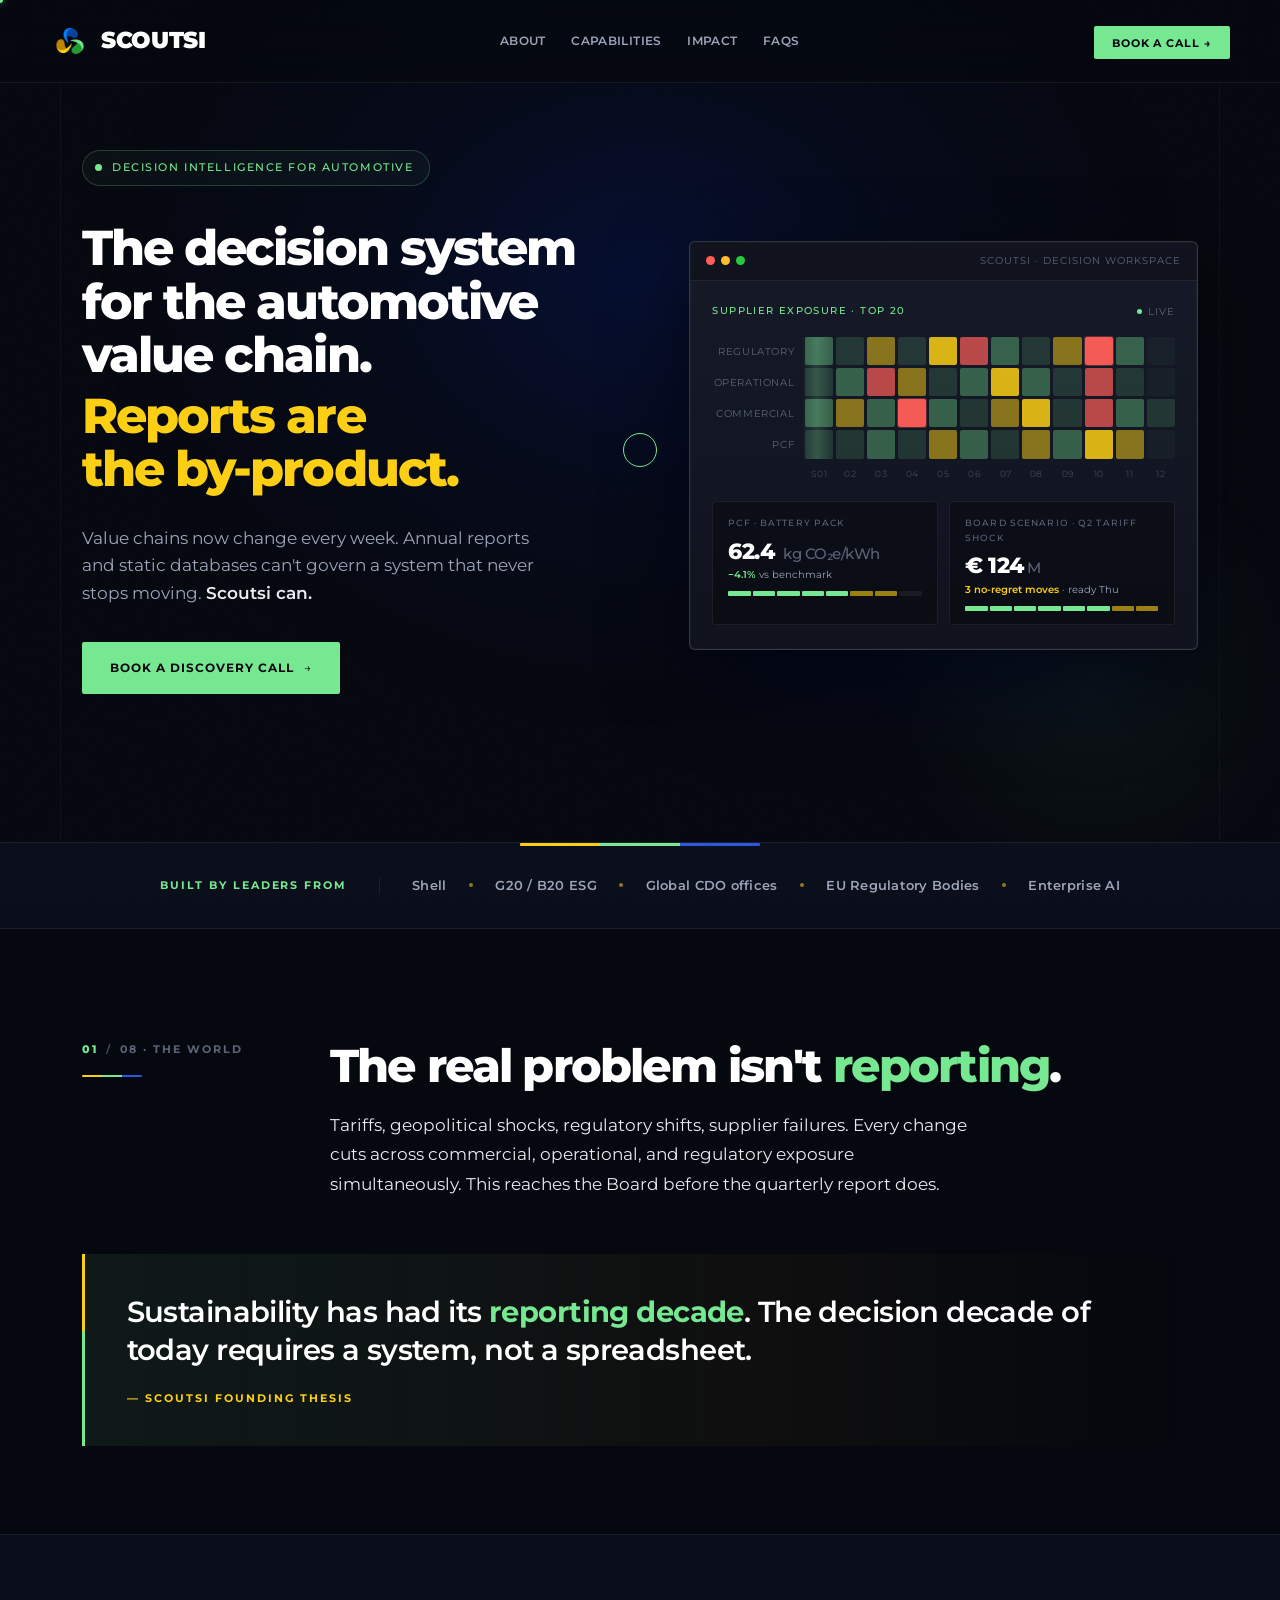
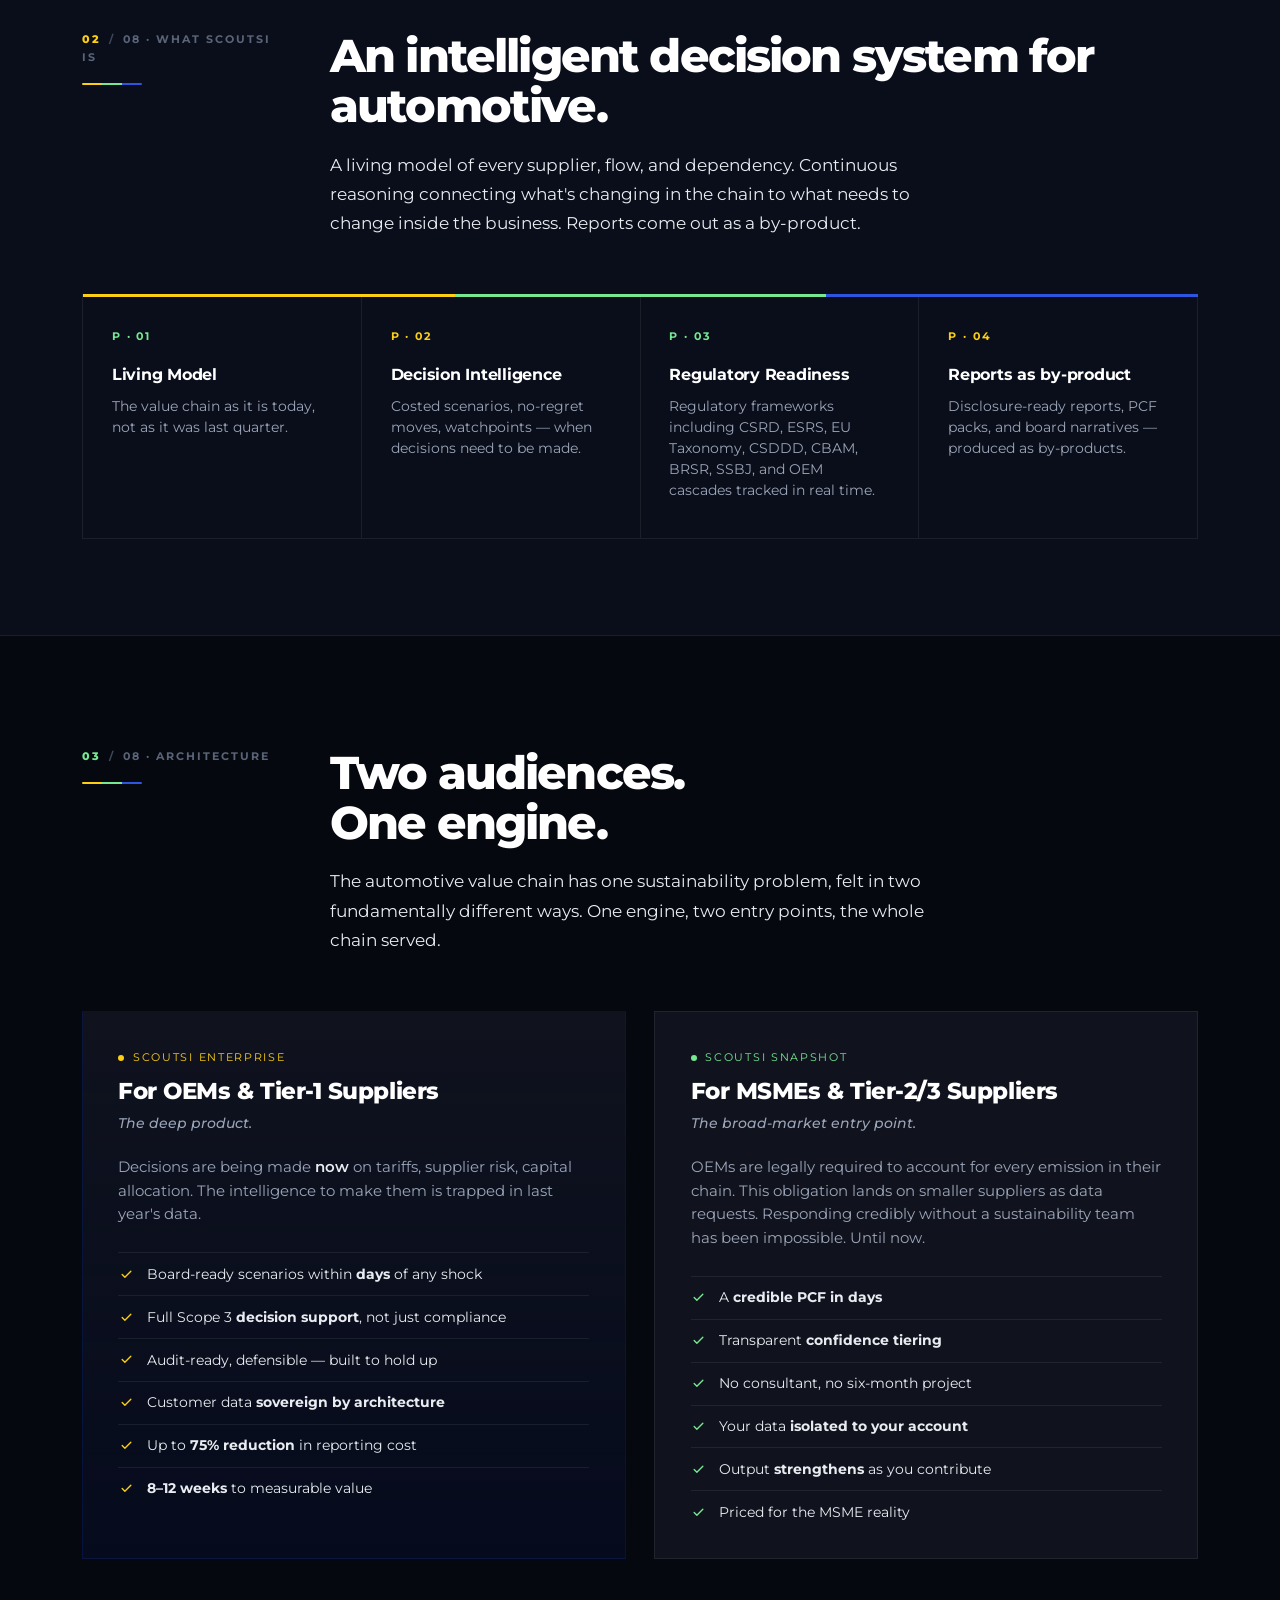
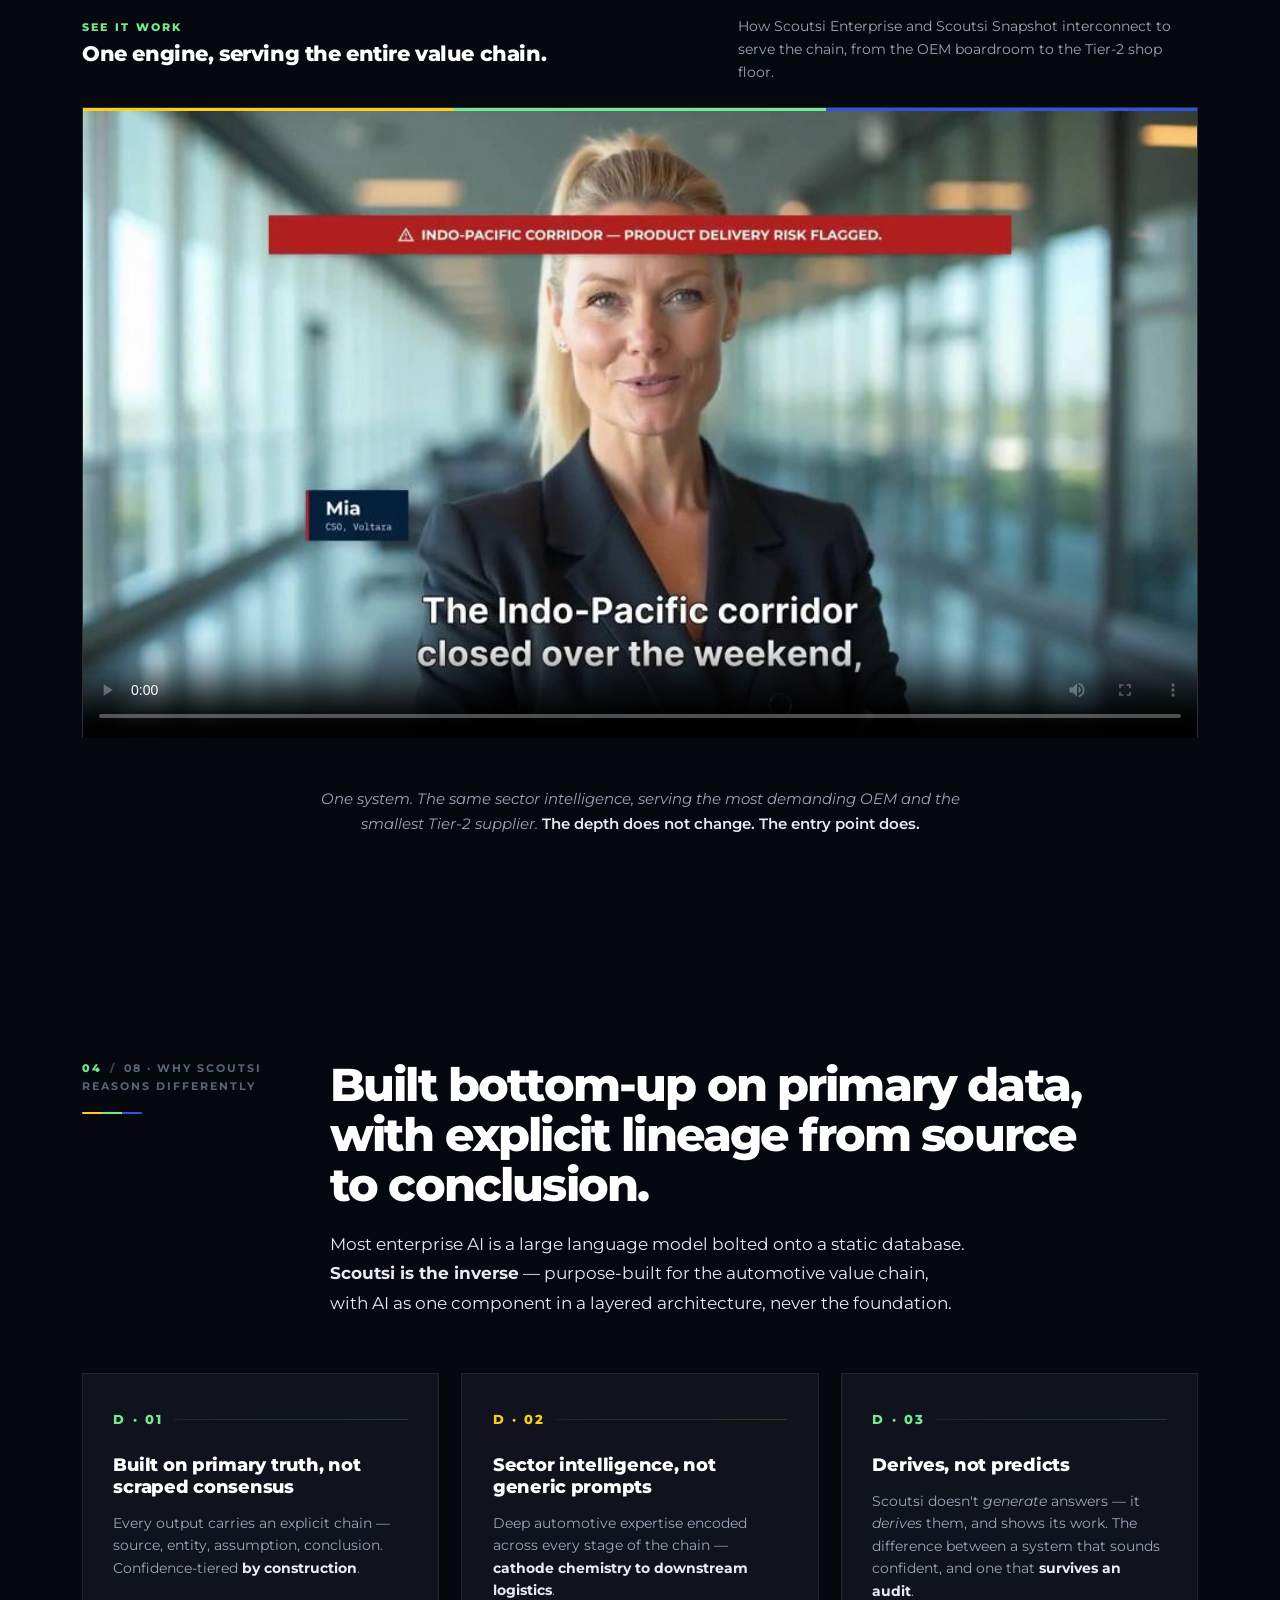
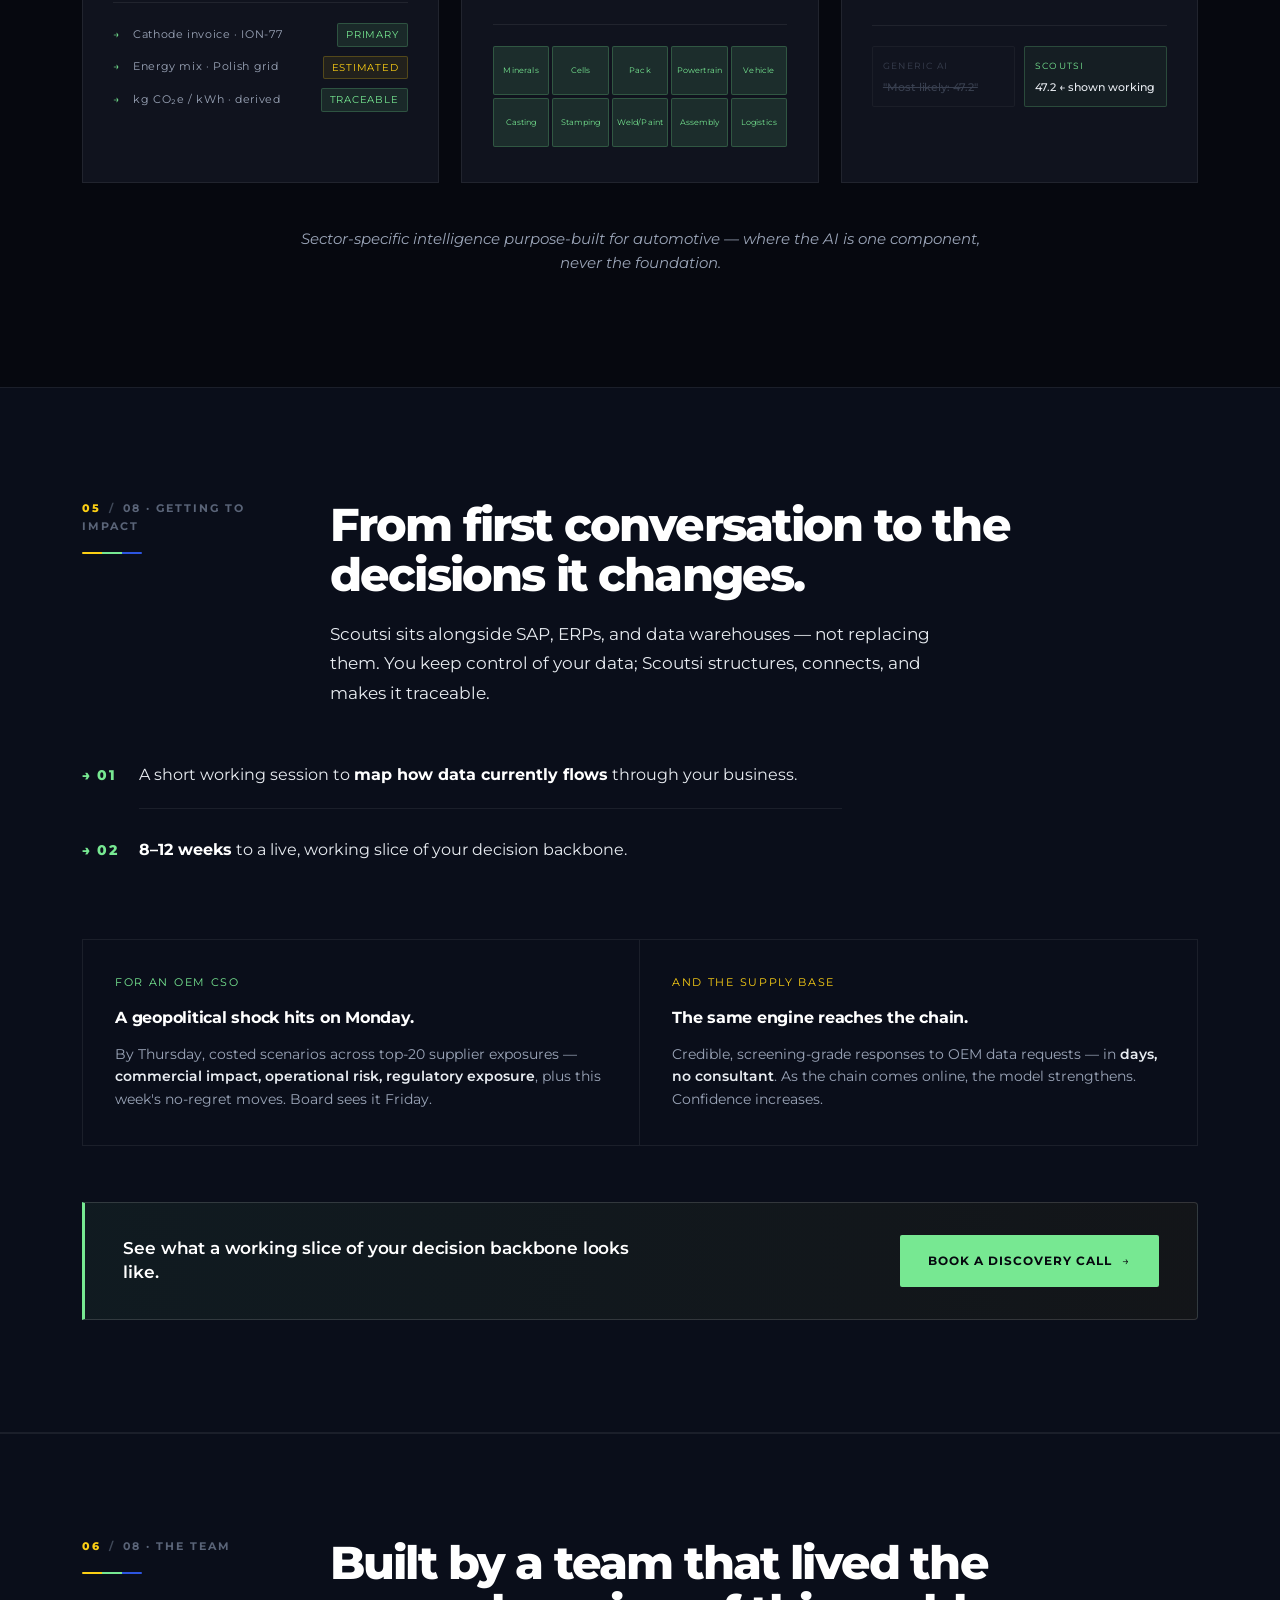
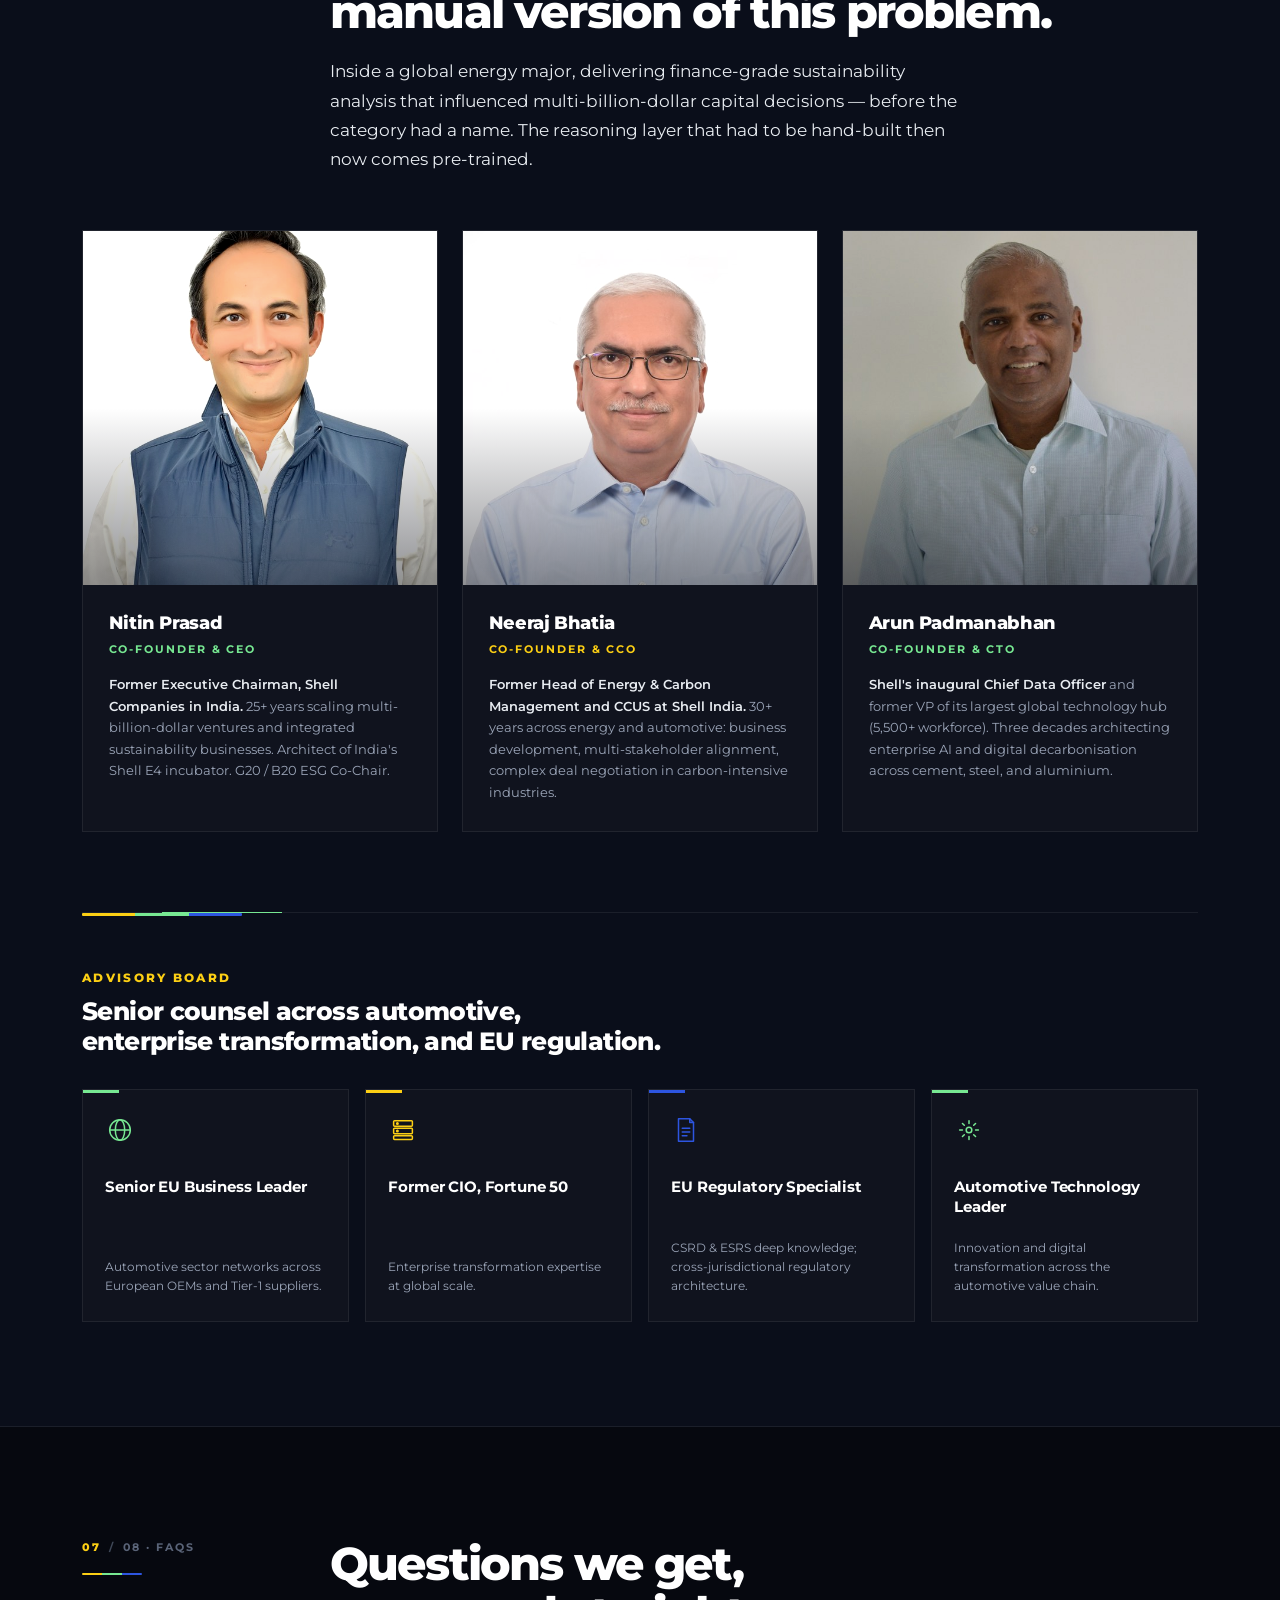
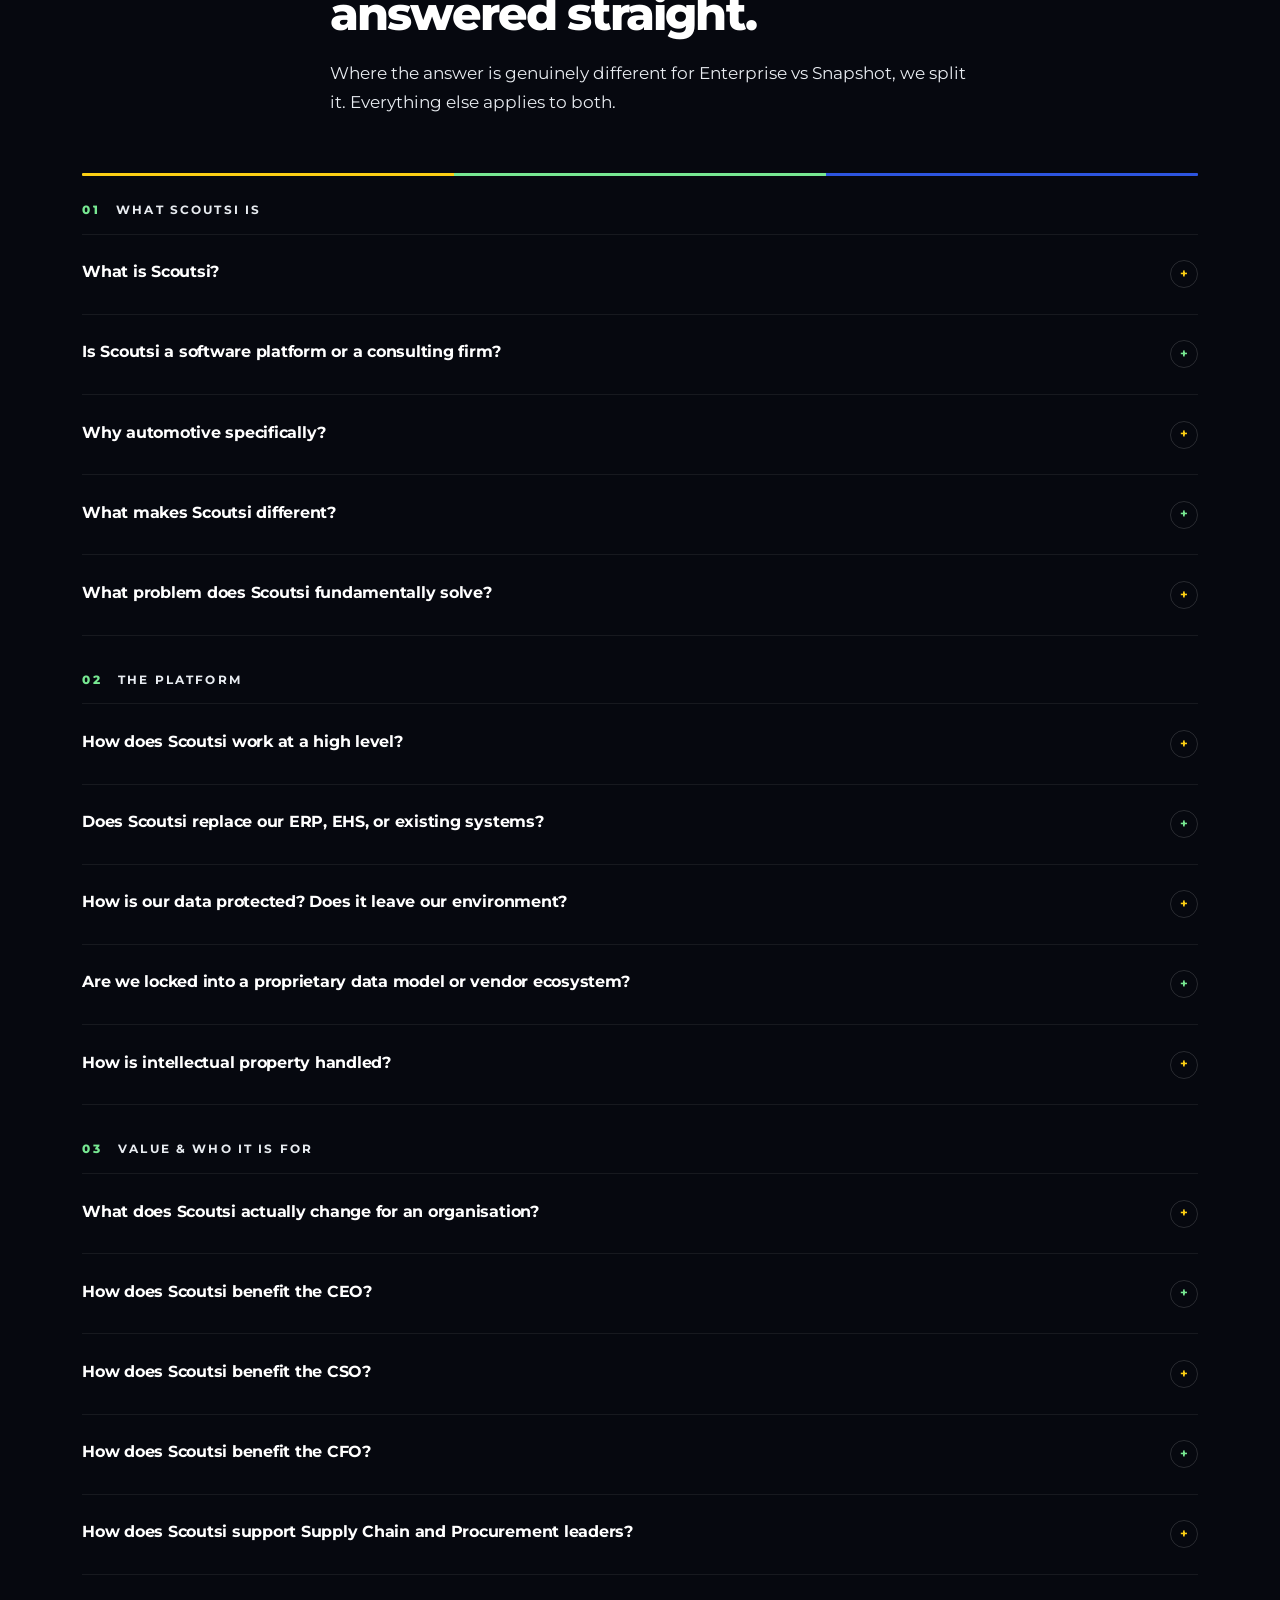
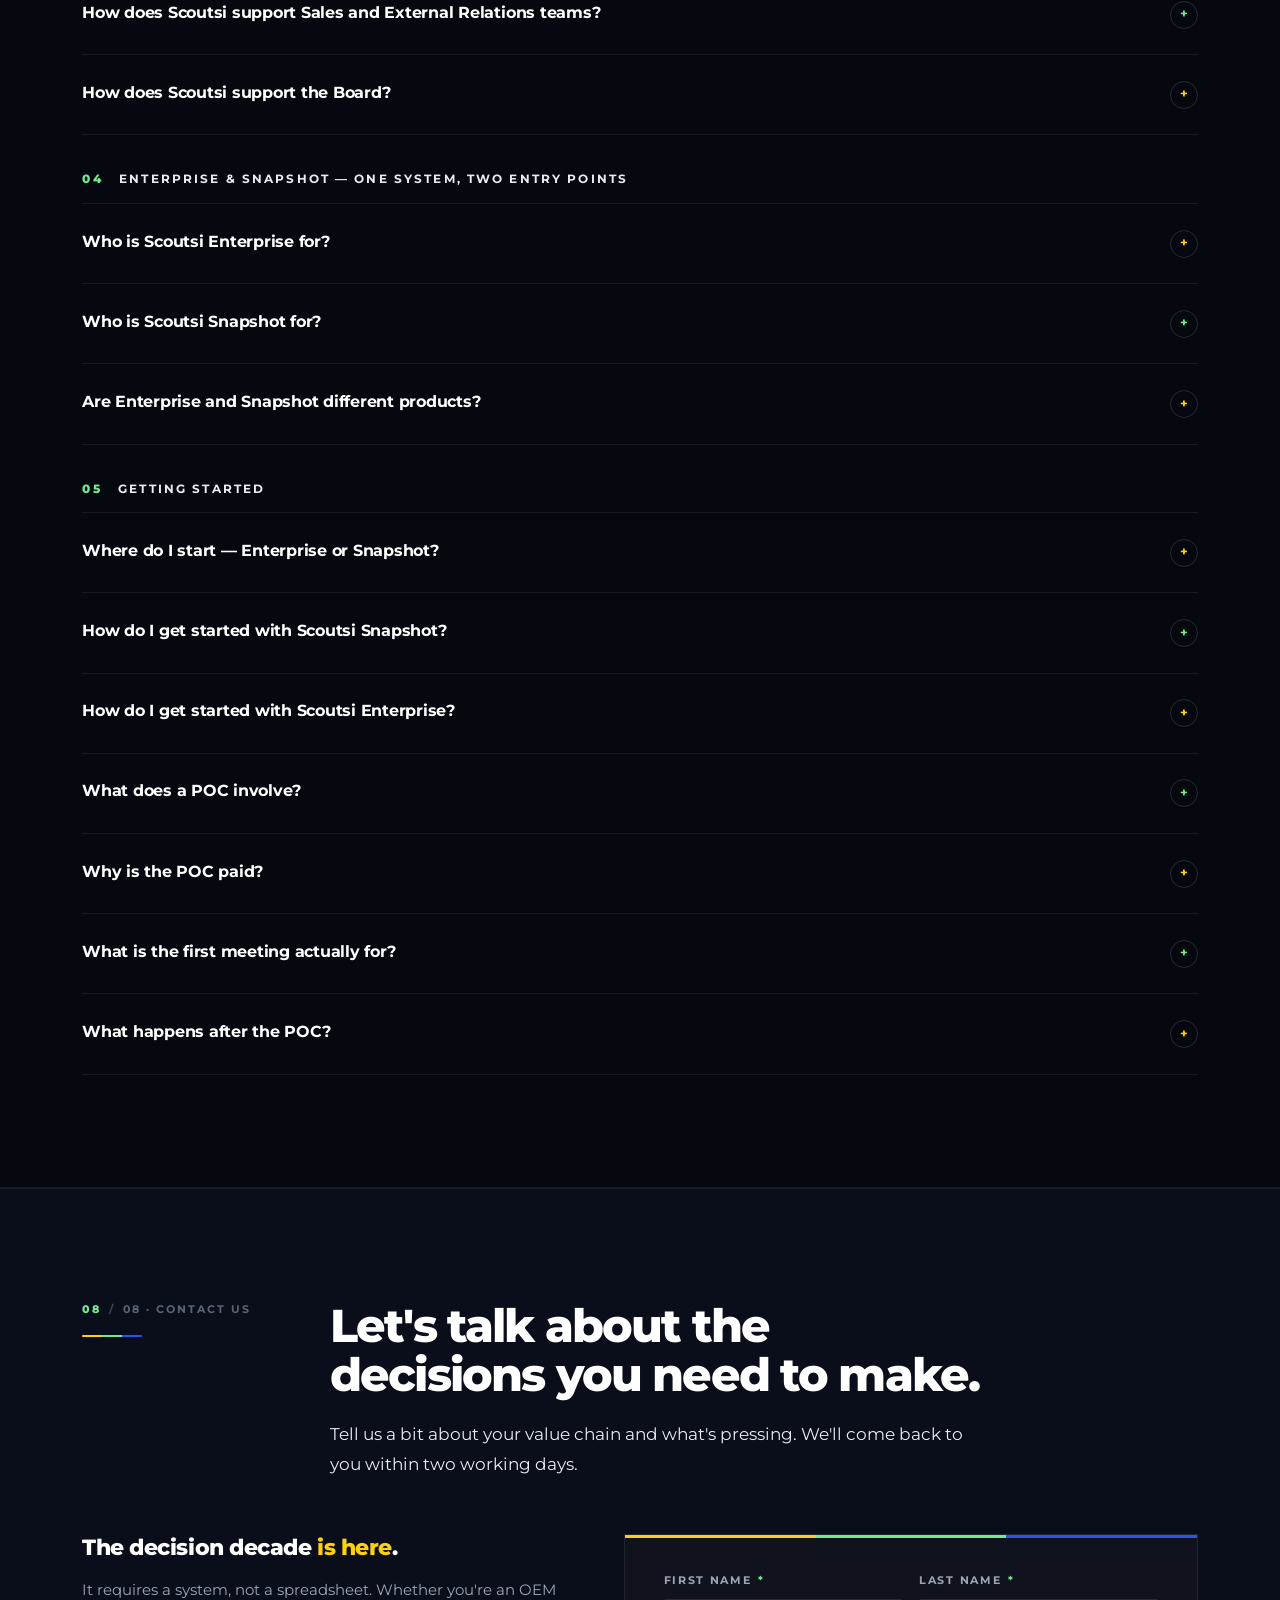
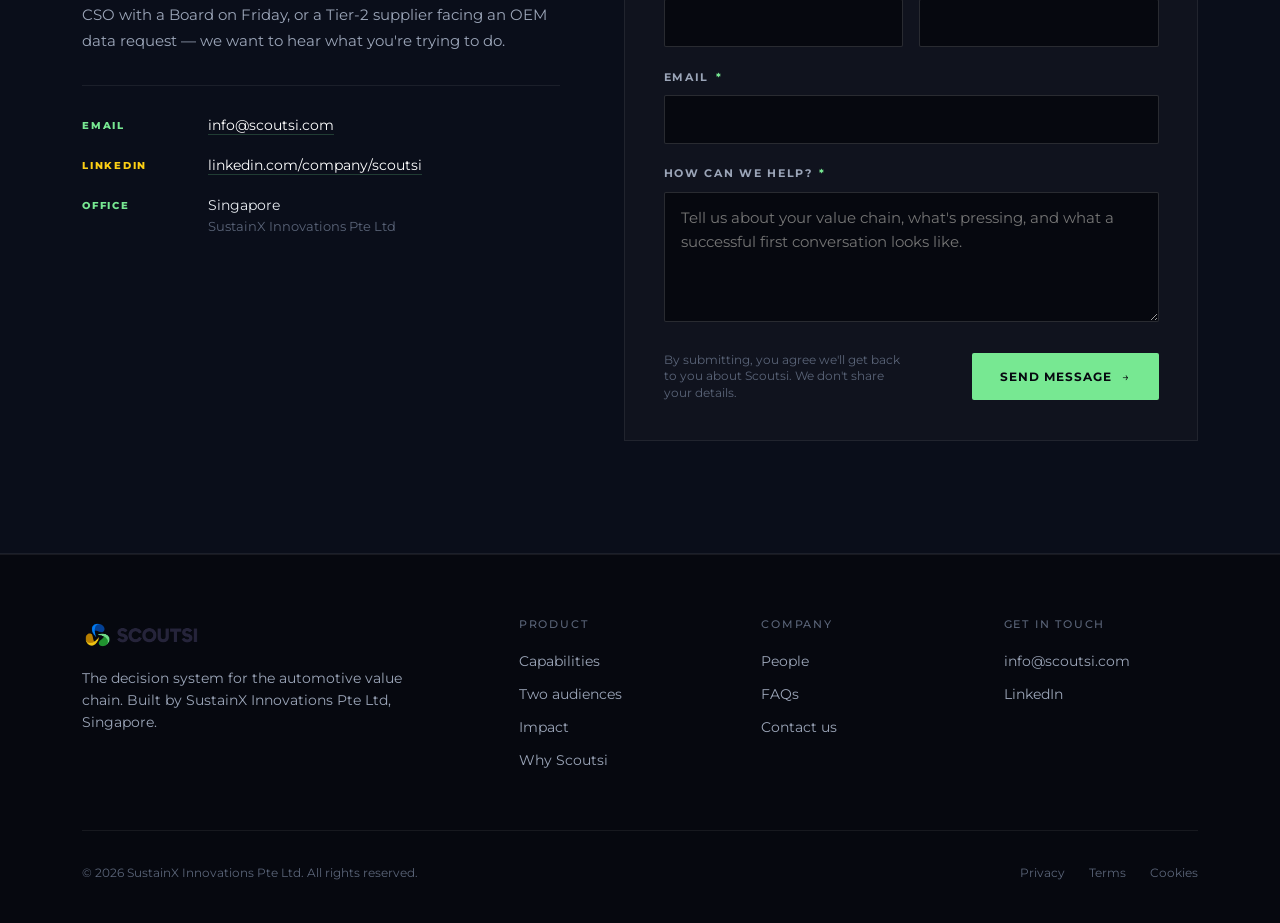
==== index.html @ ab6089a1 "Add files via upload" ====
<!DOCTYPE html>
<html lang="en">
<head>
<meta charset="UTF-8"/>
<meta name="viewport" content="width=device-width,initial-scale=1"/>
<title>Scoutsi — The decision system for the automotive value chain</title>
<meta name="description" content="Scoutsi is an intelligent decision system for the automotive value chain. A continuously updated model of every supplier, flow, and dependency — connecting what's changing in the chain to what needs to change inside the business. Reports come out as a by-product."/>
<link rel="icon" type="image/png" href="[data-uri]"/>
<link rel="preconnect" href="https://fonts.googleapis.com"/>
<link rel="preconnect" href="https://fonts.gstatic.com" crossorigin/>
<link href="https://fonts.googleapis.com/css2?family=Montserrat:wght@300;400;500;600;700;800;900&display=swap" rel="stylesheet"/>
<style>
*,*::before,*::after{box-sizing:border-box;margin:0;padding:0}
html{scroll-behavior:smooth}

:root{
  --green:#77E892;
  --green-bright:#8DF5A7;
  --yellow:#FCCF14;
  --navy:#061A61;
  --navy-deep:#040F3E;
  --navy-bright:#2D55E0;
  --bg:#06080F;
  --bg-1:#0A0E1A;
  --bg-2:#10131E;
  --bg-3:#161A28;
  --tx:#E8ECF1;
  --tx-mid:#9BA5B8;
  --tx-dim:#5A6478;
  --tx-dimmer:#3F4858;
  --line:rgba(255,255,255,0.07);
  --line-strong:rgba(255,255,255,0.14);
  --line-green:rgba(119,232,146,0.22);
  --line-navy:rgba(45,85,224,0.28);
  --green-glow:rgba(119,232,146,0.08);
  --navy-glow:rgba(45,85,224,0.10);
  --tri:linear-gradient(90deg,var(--yellow) 0%,var(--yellow) 33.333%,var(--green) 33.333%,var(--green) 66.666%,var(--navy-bright) 66.666%,var(--navy-bright) 100%);
  --f-sans:'Montserrat',-apple-system,BlinkMacSystemFont,sans-serif;
}

/* TRICOLOUR STRIP — reusable utility */
.tri-stripe{
  display:block;height:3px;width:100%;
  background:var(--tri);
  border-radius:1px;
}
.tri-stripe.thin{height:2px}
.tri-stripe.thick{height:4px}

body{
  background:var(--bg);color:var(--tx);
  font-family:var(--f-sans);font-weight:400;line-height:1.6;
  -webkit-font-smoothing:antialiased;-moz-osx-font-smoothing:grayscale;
  overflow-x:hidden;
}
body::before{
  content:'';position:fixed;inset:0;
  background-image:url("data:image/svg+xml,%3Csvg viewBox='0 0 200 200' xmlns='http://www.w3.org/2000/svg'%3E%3Cfilter id='n'%3E%3CfeTurbulence type='fractalNoise' baseFrequency='.9' numOctaves='3' stitchTiles='stitch'/%3E%3C/filter%3E%3Crect width='100%25' height='100%25' filter='url(%23n)' opacity='.04'/%3E%3C/svg%3E");
  pointer-events:none;z-index:1;mix-blend-mode:overlay;
}
.spine-bg{
  position:fixed;inset:0;pointer-events:none;z-index:0;
  background-image:linear-gradient(90deg,transparent calc(50% - 580px),var(--line) calc(50% - 580px),var(--line) calc(50% - 579px),transparent calc(50% - 579px)),
                   linear-gradient(90deg,transparent calc(50% + 579px),var(--line) calc(50% + 579px),var(--line) calc(50% + 580px),transparent calc(50% + 580px));
  opacity:.55;
}
@media (max-width:1240px){.spine-bg{display:none}}

a{color:inherit;text-decoration:none}
img{max-width:100%;display:block}

h1,h2,h3,h4,h5{
  font-family:var(--f-sans);color:#fff;font-weight:800;
  letter-spacing:-0.035em;line-height:1.04;
}
h2{font-size:clamp(1.9rem,3.6vw,3rem);letter-spacing:-0.04em;line-height:1.08}
h3{font-size:clamp(1.15rem,1.7vw,1.4rem);letter-spacing:-0.02em;line-height:1.2}
h4{font-size:1.02rem;letter-spacing:-0.01em;font-weight:700}

p{color:var(--tx-mid);font-size:1rem;line-height:1.72}
p.lead{font-size:1.08rem;line-height:1.7;color:var(--tx)}

.green{color:var(--green)}
.yellow{color:var(--yellow)}
.tx{color:var(--tx)}
.mid{color:var(--tx-mid)}
.dim{color:var(--tx-dim)}

.eyebrow{
  font-family:var(--f-sans);font-size:.7rem;font-weight:700;
  letter-spacing:0.18em;text-transform:uppercase;color:var(--tx-dim);
}
.eyebrow .num{color:var(--green);font-weight:800}
.eyebrow .dot{color:var(--tx-dimmer);margin:0 .7em}
/* Alternate yellow accent on even-numbered sections */
#what .eyebrow .num,#impact .eyebrow .num,#team .eyebrow .num,#faq .eyebrow .num{color:var(--yellow)}
#what .section-meta .meta-line,#impact .section-meta .meta-line,#team .section-meta .meta-line,#faq .section-meta .meta-line{background:var(--tri)}

.wrap{max-width:1180px;margin:0 auto;padding:0 2rem;position:relative;z-index:2}

/* Buttons */
.btn{
  display:inline-flex;align-items:center;gap:10px;
  font-family:var(--f-sans);font-size:.78rem;font-weight:700;
  padding:.92rem 1.7rem;border-radius:2px;cursor:pointer;
  transition:transform .25s cubic-bezier(.34,1.4,.64,1),background .2s,border-color .2s,color .2s;
  letter-spacing:0.08em;text-transform:uppercase;
  border:1px solid transparent;white-space:nowrap;
}
.btn .arrow{display:inline-block;transition:transform .25s cubic-bezier(.34,1.4,.64,1);font-weight:400}
.btn:hover .arrow{transform:translateX(4px)}
.btn-primary{background:var(--green);color:#06080F}
.btn-primary:hover{background:var(--green-bright);transform:translateY(-1px)}
.btn-ghost{background:transparent;color:#fff;border-color:var(--line-strong)}
.btn-ghost:hover{border-color:var(--green);color:var(--green)}

/* NAV */
nav{
  position:fixed;top:0;left:0;right:0;z-index:100;padding:0 2rem;
  background:rgba(6,8,15,0.78);
  backdrop-filter:blur(20px) saturate(1.4);-webkit-backdrop-filter:blur(20px) saturate(1.4);
  border-bottom:1px solid var(--line);transition:background .3s,border-color .3s;
}
nav.scrolled{background:rgba(6,8,15,0.94);border-bottom-color:var(--line-strong)}
.nav-in{
  max-width:1180px;margin:0 auto;
  display:flex;align-items:center;justify-content:space-between;height:82px;
}
.nav-logo{display:flex;align-items:center;gap:.7rem;font-weight:900;font-size:1.45rem;letter-spacing:-0.015em;color:#fff;text-transform:uppercase}
.nav-logo .logo-mark{width:40px;height:40px;display:inline-flex;align-items:center;justify-content:center}
.nav-logo .logo-mark img{width:40px;height:40px;object-fit:contain}
.nav-links{display:flex;align-items:center;gap:1.6rem}
.nav-links a{
  font-size:.74rem;font-weight:600;color:var(--tx-mid);letter-spacing:0.03em;
  transition:color .2s;position:relative;text-transform:uppercase;
}
.nav-links a::after{
  content:'';position:absolute;bottom:-6px;left:0;right:0;height:1px;background:var(--green);
  transform:scaleX(0);transform-origin:left;transition:transform .25s cubic-bezier(.34,1.4,.64,1);
}
.nav-links a:hover{color:#fff}
.nav-links a:hover::after{transform:scaleX(1)}
.nav-cta{
  font-family:var(--f-sans);font-size:.7rem;font-weight:700;
  padding:.6rem 1.15rem;border-radius:2px;
  background:var(--green);color:#06080F;
  letter-spacing:0.08em;text-transform:uppercase;
  transition:background .2s,transform .2s;
}
.nav-cta:hover{background:var(--green-bright);transform:translateY(-1px)}
.hamburger{display:none;flex-direction:column;gap:5px;cursor:pointer;padding:6px}
.hamburger span{width:22px;height:1.5px;background:#fff;border-radius:1px;transition:all .3s}

section{position:relative;z-index:2}

.section-header{
  display:grid;grid-template-columns:200px 1fr;gap:3rem;
  margin-bottom:3.5rem;align-items:start;
}
.section-meta{position:sticky;top:100px}
.section-meta .eyebrow{display:block;margin-bottom:.6rem}
.section-meta .meta-line{
  width:60px;height:2px;margin-top:1rem;
  background:var(--tri);
  border-radius:1px;
}
.section-title{max-width:780px}
.section-title h2{margin-bottom:1.2rem}
.section-title p.lead{max-width:640px}
@media (max-width:880px){
  .section-header{grid-template-columns:1fr;gap:1.2rem;margin-bottom:2.5rem}
  .section-meta{position:static}
}

/* =============== HERO =============== */
.hero{
  min-height:auto;padding:150px 0 100px;
  display:flex;align-items:center;position:relative;overflow:hidden;
}
.hero::before{
  content:'';position:absolute;top:-20%;left:50%;transform:translateX(-50%);
  width:1100px;height:900px;border-radius:50%;
  background:radial-gradient(ellipse,rgba(6,26,97,0.42) 0%,rgba(6,26,97,0.12) 35%,transparent 70%);
  pointer-events:none;z-index:0;
}
.hero::after{
  content:'';position:absolute;bottom:-10%;right:-5%;width:500px;height:500px;border-radius:50%;
  background:radial-gradient(circle,rgba(119,232,146,0.06) 0%,transparent 65%);
  pointer-events:none;z-index:0;
}
.hero-grid{
  position:relative;z-index:2;width:100%;
  display:grid;grid-template-columns:1.05fr 1fr;gap:4.5rem;align-items:center;
}
@media (max-width:960px){.hero-grid{grid-template-columns:1fr;gap:3rem}}

.hero-badge{
  display:inline-flex;align-items:center;gap:10px;
  font-family:var(--f-sans);font-size:.7rem;font-weight:500;
  letter-spacing:0.14em;text-transform:uppercase;color:var(--green);
  padding:.5rem 1rem .5rem .75rem;
  border:1px solid var(--line-green);border-radius:100px;
  background:rgba(119,232,146,0.04);margin-bottom:2.2rem;
  animation:fadeUp .8s .1s both;
}
.hero-badge .pulse{
  width:7px;height:7px;border-radius:50%;background:var(--green);
  box-shadow:0 0 0 0 rgba(119,232,146,0.6);animation:pulse 2.2s infinite;
}
@keyframes pulse{
  0%{box-shadow:0 0 0 0 rgba(119,232,146,0.5)}
  70%{box-shadow:0 0 0 10px rgba(119,232,146,0)}
  100%{box-shadow:0 0 0 0 rgba(119,232,146,0)}
}

/* Hero tagline: three lines, all same size, decisive */
.hero-title{
  font-size:clamp(1.9rem,3.8vw,3.2rem);
  font-weight:800;letter-spacing:-0.04em;line-height:1.1;
  margin-bottom:1.8rem;color:#fff;
  animation:fadeUp .8s .2s both;
  text-wrap:balance;
}
.hero-title .l1{display:block}
.hero-title .l2{display:block}
.hero-title .l3{display:block;color:var(--yellow);margin-top:.15em}
.hero-title .nb{white-space:nowrap}

.hero-sub{
  font-size:1.04rem;line-height:1.65;color:var(--tx-mid);
  max-width:480px;margin-bottom:2.2rem;
  animation:fadeUp .8s .35s both;
}
.hero-sub strong{color:var(--tx);font-weight:600}

.hero-actions{
  display:flex;gap:1rem;flex-wrap:wrap;margin-bottom:3rem;
  animation:fadeUp .8s .5s both;
}

.hero-stats{
  display:grid;grid-template-columns:repeat(2,1fr);gap:1.8rem;
  padding-top:2.2rem;border-top:1px solid var(--line);
  animation:fadeUp .8s .65s both;max-width:520px;
}
.hero-stat .stat-v{
  font-size:1.85rem;font-weight:800;color:#fff;
  letter-spacing:-0.03em;line-height:1;margin-bottom:.5rem;
}
.hero-stat .stat-v .unit{color:var(--green);font-weight:700}
.hero-stat:nth-child(2) .stat-v .unit{color:var(--yellow)}
.hero-stat .stat-l{
  font-family:var(--f-sans);font-size:.66rem;font-weight:600;letter-spacing:0.14em;
  text-transform:uppercase;color:var(--tx-dim);line-height:1.4;
}

@keyframes fadeUp{from{opacity:0;transform:translateY(24px)}to{opacity:1;transform:translateY(0)}}

/* =============== DASHBOARD MOCKUP (HERO RIGHT) =============== */
.dash-frame{
  position:relative;
  background:linear-gradient(180deg,var(--bg-3) 0%,var(--bg-2) 100%);
  border:1px solid var(--line-strong);border-radius:6px;
  padding:0;overflow:hidden;
  box-shadow:0 30px 80px rgba(0,0,0,0.55),0 0 0 1px rgba(119,232,146,0.04) inset,0 60px 100px -40px rgba(6,26,97,0.4);
  animation:fadeUp 1s .3s both;
}
.dash-chrome{
  display:flex;align-items:center;gap:.5rem;padding:.7rem 1rem;
  border-bottom:1px solid var(--line);background:rgba(0,0,0,0.25);
}
.dash-dots{display:flex;gap:6px}
.dash-dot{width:9px;height:9px;border-radius:50%}
.dash-dot:nth-child(1){background:#FF5F57}
.dash-dot:nth-child(2){background:#FEBC2E}
.dash-dot:nth-child(3){background:#28C840}
.dash-tab{
  margin-left:auto;
  font-family:var(--f-sans);font-size:.62rem;color:var(--tx-dim);
  letter-spacing:0.1em;text-transform:uppercase;
}
.dash-body{padding:1.4rem 1.4rem 1.5rem}

.dash-row{display:flex;align-items:center;justify-content:space-between;margin-bottom:1.1rem}
.dash-section-label{
  font-family:var(--f-sans);font-size:.62rem;font-weight:500;
  letter-spacing:0.14em;text-transform:uppercase;color:var(--green);
}
.dash-live{
  display:inline-flex;align-items:center;gap:6px;
  font-family:var(--f-sans);font-size:.6rem;color:var(--tx-dim);
  letter-spacing:0.1em;text-transform:uppercase;
}
.dash-live .live-dot{width:5px;height:5px;background:var(--green);border-radius:50%;animation:pulse 2s infinite}

/* Heatmap grid */
.heatmap{
  display:grid;grid-template-columns:90px repeat(12,1fr);gap:3px;
  margin-bottom:1.5rem;
  position:relative;
}
/* Scanning bar — sweeps across heatmap */
.heatmap::after{
  content:'';position:absolute;top:0;bottom:0;
  left:90px;width:30px;
  background:linear-gradient(90deg,transparent 0%,rgba(119,232,146,0.18) 50%,transparent 100%);
  pointer-events:none;
  animation:hm-scan 5.5s linear infinite;
  z-index:3;
  mix-blend-mode:screen;
}
@keyframes hm-scan{
  0%{transform:translateX(-30px);opacity:0}
  10%{opacity:1}
  90%{opacity:1}
  100%{transform:translateX(calc(100% + 30px));opacity:0}
}
.hm-label{
  font-family:var(--f-sans);font-size:.6rem;color:var(--tx-dim);
  letter-spacing:0.06em;text-transform:uppercase;
  align-self:center;padding-right:.5rem;text-align:right;line-height:1.2;
}
.hm-cell{
  aspect-ratio:1;border-radius:2px;
  background:rgba(255,255,255,0.04);
  transition:transform .2s,filter .2s;
  animation:hm-flicker 6s ease-in-out infinite;
}
/* Stagger cells so they shimmer at different times */
.hm-cell:nth-child(13n+2){animation-delay:0s}
.hm-cell:nth-child(13n+3){animation-delay:.4s}
.hm-cell:nth-child(13n+4){animation-delay:.9s}
.hm-cell:nth-child(13n+5){animation-delay:1.4s}
.hm-cell:nth-child(13n+6){animation-delay:1.9s}
.hm-cell:nth-child(13n+7){animation-delay:2.4s}
.hm-cell:nth-child(13n+8){animation-delay:2.9s}
.hm-cell:nth-child(13n+9){animation-delay:3.4s}
.hm-cell:nth-child(13n+10){animation-delay:3.9s}
.hm-cell:nth-child(13n+11){animation-delay:4.4s}
.hm-cell:nth-child(13n+12){animation-delay:4.9s}
.hm-cell:nth-child(13n+13){animation-delay:5.4s}
@keyframes hm-flicker{
  0%,90%,100%{filter:brightness(1)}
  93%{filter:brightness(1.45) saturate(1.2)}
  95%{filter:brightness(.92)}
  97%{filter:brightness(1.25)}
}
.hm-cell:hover{transform:scale(1.15);filter:brightness(1.4);z-index:5;position:relative}
.hm-cell.l0{background:rgba(119,232,146,0.04)}
.hm-cell.l1{background:rgba(119,232,146,0.15)}
.hm-cell.l2{background:rgba(119,232,146,0.35)}
.hm-cell.l3{background:rgba(252,207,20,0.5)}
.hm-cell.l4{background:rgba(252,207,20,0.85)}
.hm-cell.l5{background:rgba(255,95,87,0.7)}
.hm-cell.l6{background:rgba(255,95,87,0.95);box-shadow:0 0 0 1px rgba(255,95,87,0.3)}
/* Hottest cells get a steady pulse to draw the eye */
.hm-cell.l5,.hm-cell.l6{animation:hm-hot 2.4s ease-in-out infinite}
.hm-cell.l6{animation-delay:.6s}
@keyframes hm-hot{
  0%,100%{box-shadow:0 0 0 0 rgba(255,95,87,0.4)}
  50%{box-shadow:0 0 0 4px rgba(255,95,87,0)}
}

.hm-x-axis{
  display:grid;grid-template-columns:90px repeat(12,1fr);gap:3px;
  margin-top:-1rem;margin-bottom:1.3rem;
}
.hm-tick{
  font-family:var(--f-sans);font-size:.55rem;color:var(--tx-dimmer);
  text-align:center;letter-spacing:0.04em;
}

/* Bottom row: PCF card + Decision card */
.dash-cards{display:grid;grid-template-columns:1fr 1fr;gap:.7rem;margin-top:1.1rem}
.dash-card{
  background:rgba(0,0,0,0.3);border:1px solid var(--line);
  border-radius:4px;padding:.85rem .95rem;
}
.dash-card-label{
  font-family:var(--f-sans);font-size:.58rem;font-weight:500;
  letter-spacing:0.12em;text-transform:uppercase;color:var(--tx-dim);
  margin-bottom:.55rem;
}
.dash-card-v{
  font-size:1.4rem;font-weight:800;color:#fff;line-height:1;letter-spacing:-0.02em;
  margin-bottom:.4rem;
}
.dash-card-v .v-unit{color:var(--tx-dim);font-size:.65em;font-weight:500;margin-left:.2em}
.dash-card-meta{font-size:.65rem;color:var(--tx-mid);line-height:1.4}
.dash-card-meta .delta{color:var(--green);font-weight:600;font-family:var(--f-sans)}
.dash-card-meta .delta.warn{color:var(--yellow)}

.confidence-bar{display:flex;gap:2px;margin-top:.5rem;height:5px}
.confidence-seg{flex:1;border-radius:1px;background:rgba(255,255,255,0.06)}
.confidence-seg.primary{background:var(--green)}
.confidence-seg.estimated{background:rgba(252,207,20,0.6)}

@media (max-width:540px){
  .hero-stats{grid-template-columns:1fr}
  .heatmap{grid-template-columns:70px repeat(10,1fr)}
  .heatmap .hm-cell:nth-child(13n),.heatmap .hm-cell:nth-child(13n+1){display:none}
  .hm-x-axis{display:none}
}

/* =============== TRUST STRIP =============== */
.trust{
  padding:2rem 0;border-top:1px solid var(--line);border-bottom:1px solid var(--line);
  background:var(--bg-1);position:relative;
}
.trust::before{
  content:'';position:absolute;top:0;left:50%;transform:translateX(-50%);
  width:240px;height:3px;background:var(--tri);border-radius:1px;
}
.trust-in{display:flex;align-items:center;gap:2rem;flex-wrap:wrap;justify-content:center}
.trust-label{
  font-family:var(--f-sans);font-size:.68rem;font-weight:700;letter-spacing:0.18em;text-transform:uppercase;
  color:var(--green);padding-right:2rem;border-right:1px solid var(--line);
}
.trust-items{display:flex;align-items:center;gap:1.4rem;flex-wrap:wrap}
.trust-item{font-size:.84rem;font-weight:600;color:var(--tx-mid);letter-spacing:0.02em;transition:color .2s;display:inline-flex;align-items:center;gap:1.4rem}
.trust-item:not(:last-child)::after{content:'';width:4px;height:4px;border-radius:50%;background:var(--yellow);opacity:.55}
.trust-item:hover{color:#fff}

/* =============== WORLD =============== */
.world{padding:7rem 0 5.5rem}
.pullquote{
  margin-top:3rem;padding:2.4rem 2.6rem;
  border-left:3px solid var(--green);
  background:linear-gradient(90deg,var(--green-glow) 0%,rgba(252,207,20,0.04) 60%,transparent 100%);
  border-radius:0 4px 4px 0;
  position:relative;
}
.pullquote::before{
  content:'';position:absolute;left:-3px;top:0;width:3px;height:40%;background:var(--yellow);
}
.pullquote-text{
  font-size:clamp(1.35rem,2.3vw,1.8rem);font-weight:600;line-height:1.35;
  letter-spacing:-0.02em;color:#fff;
}
.pullquote-text em{color:var(--green);font-style:normal;font-weight:700}
.pullquote-attr{
  margin-top:1.2rem;font-family:var(--f-sans);font-size:.7rem;font-weight:700;
  letter-spacing:0.18em;text-transform:uppercase;color:var(--yellow);
}

/* =============== WHAT IS — pillars =============== */
.what-is{padding:6rem 0;background:var(--bg-1);border-top:1px solid var(--line);border-bottom:1px solid var(--line)}

.pillars{
  display:grid;grid-template-columns:repeat(4,1fr);gap:0;
  margin-top:3rem;border-top:none;border-left:1px solid var(--line);
  position:relative;
}
.pillars::before{
  content:'';position:absolute;top:0;left:0;right:0;height:3px;background:var(--tri);z-index:2;
}
.pillar{
  padding:2.2rem 1.8rem 2.3rem;border-right:1px solid var(--line);border-bottom:1px solid var(--line);
  transition:background .25s;position:relative;
}
.pillar:hover{background:rgba(119,232,146,0.04)}
.pillar:nth-child(2):hover{background:rgba(252,207,20,0.04)}
.pillar:nth-child(4):hover{background:rgba(252,207,20,0.04)}
.pillar-num{
  font-family:var(--f-sans);font-size:.66rem;font-weight:700;
  letter-spacing:0.18em;color:var(--green);margin-bottom:1.2rem;text-transform:uppercase;
}
.pillar:nth-child(2) .pillar-num{color:var(--yellow)}
.pillar:nth-child(4) .pillar-num{color:var(--yellow)}
.pillar h3{margin-bottom:.7rem;font-size:1.02rem;font-weight:700;color:#fff;letter-spacing:-0.015em}
.pillar p{font-size:.85rem;line-height:1.55;color:var(--tx-mid)}
@media (max-width:900px){.pillars{grid-template-columns:repeat(2,1fr)}}
@media (max-width:540px){.pillars{grid-template-columns:1fr}}

/* =============== TWO AUDIENCES =============== */
.audiences{padding:7rem 0}
/* Value-chain video — section 3 */
.chain-video{
  margin-top:3.5rem;
  position:relative;
}
.chain-video-head{
  display:flex;align-items:baseline;justify-content:space-between;gap:2rem;
  margin-bottom:1.4rem;flex-wrap:wrap;
}
.chain-video-eyebrow{
  font-family:var(--f-sans);font-size:.7rem;font-weight:800;letter-spacing:0.2em;text-transform:uppercase;
  color:var(--green);
}
.chain-video-title{
  font-size:1.3rem;font-weight:800;color:#fff;letter-spacing:-0.02em;margin:.3rem 0 0;
}
.chain-video-note{
  font-size:.9rem;color:var(--tx-mid);max-width:460px;line-height:1.6;
}
.chain-video-frame{
  position:relative;
  border:1px solid var(--line-strong);
  background:var(--bg-1);
  padding-top:3px;
}
.chain-video-frame::before{
  content:'';position:absolute;top:0;left:0;right:0;height:3px;background:var(--tri);z-index:2;
}
.chain-video-frame video{
  display:block;width:100%;height:auto;
  background:#000;
}

.arch-note{
  text-align:center;margin-top:3rem;font-size:.95rem;color:var(--tx-mid);
  font-style:italic;max-width:680px;margin-left:auto;margin-right:auto;line-height:1.65;
}
.arch-note strong{color:var(--tx);font-weight:600;font-style:normal}
.audience-grid{display:grid;grid-template-columns:1fr 1fr;gap:1.8rem;margin-top:3.2rem}
.audience-card{
  background:var(--bg-2);border:1px solid var(--line);
  padding:2.4rem 2.2rem 2.2rem;position:relative;
  transition:border-color .25s,transform .3s cubic-bezier(.2,.8,.2,1);
}
.audience-card:hover{border-color:var(--line-strong)}
.audience-card.enterprise{
  background:linear-gradient(180deg,var(--bg-2) 0%,rgba(6,26,97,0.18) 100%);
  border-color:rgba(6,26,97,0.5);
}
.audience-card.enterprise:hover{border-color:rgba(119,232,146,0.4)}
.audience-tag{
  font-family:var(--f-sans);font-size:.66rem;letter-spacing:0.16em;text-transform:uppercase;
  color:var(--green);margin-bottom:.7rem;display:flex;align-items:center;gap:.55rem;
}
.audience-tag .tag-dot{width:6px;height:6px;border-radius:50%;background:var(--green)}
.audience-card.enterprise .audience-tag{color:var(--yellow)}
.audience-card.enterprise .audience-tag .tag-dot{background:var(--yellow)}
.audience-card h3{font-size:1.45rem;font-weight:800;letter-spacing:-0.02em;color:#fff;margin-bottom:.4rem}
.audience-card .audience-for{font-style:italic;color:var(--tx-mid);font-size:.9rem;margin-bottom:1.3rem;font-weight:500}
.audience-card p.audience-context{font-size:.92rem;line-height:1.6;color:var(--tx-mid);margin-bottom:1.6rem}
.audience-card .audience-context strong{color:var(--tx);font-weight:600}
.audience-points{list-style:none;padding:0;margin:0}
.audience-points li{
  display:flex;align-items:flex-start;gap:.8rem;padding:.65rem 0;
  border-top:1px solid var(--line);font-size:.88rem;line-height:1.5;color:var(--tx);
}
.audience-points li:last-child{padding-bottom:0}
.audience-points .check{flex-shrink:0;width:16px;height:16px;display:inline-flex;align-items:center;justify-content:center;margin-top:.15rem}
.audience-points .check svg{width:13px;height:13px}
.audience-card.enterprise .check svg{color:var(--yellow)}
.audience-card.snapshot .check svg{color:var(--green)}
.snapshot-availability{
  display:inline-block;margin-top:1.3rem;
  font-family:var(--f-sans);font-size:.6rem;color:var(--tx-dim);
  letter-spacing:0.12em;text-transform:uppercase;
  padding:.35rem .7rem;border:1px dashed var(--line-strong);border-radius:2px;
}
@media (max-width:840px){.audience-grid{grid-template-columns:1fr}}

/* =============== IMPACT =============== */
.impact{padding:7rem 0;background:var(--bg-1);border-top:1px solid var(--line);border-bottom:1px solid var(--line)}
.impact-stages{
  margin-top:2.5rem;display:grid;grid-template-columns:auto 1fr;gap:1.8rem 1.3rem;max-width:760px;
}
.stage-num{font-family:var(--f-sans);font-size:.85rem;font-weight:800;letter-spacing:0.12em;color:var(--green);padding-top:.1rem}
.impact-stages .stage-num:nth-of-type(2){color:var(--yellow)}
.impact-stages .stage-num:nth-of-type(3){color:var(--green)}
.stage-text{font-size:.98rem;color:var(--tx);line-height:1.55;padding-bottom:1.3rem;border-bottom:1px solid var(--line)}
.stage-text:last-of-type{border-bottom:none}

.scenarios{
  display:grid;grid-template-columns:1fr 1fr;gap:0;margin-top:3.5rem;border:1px solid var(--line);
}
.scenario{padding:2.2rem 2rem;position:relative}
.scenario:first-child{border-right:1px solid var(--line)}
.scenario-tag{
  font-family:var(--f-sans);font-size:.66rem;letter-spacing:0.16em;text-transform:uppercase;
  color:var(--green);margin-bottom:1rem;
}
.scenario h4{font-size:1rem;font-weight:700;color:#fff;margin-bottom:.85rem;letter-spacing:-0.015em;line-height:1.3}
.scenario p{font-size:.88rem;line-height:1.6;color:var(--tx-mid)}
.scenario p strong{color:var(--tx);font-weight:600}
@media (max-width:780px){
  .scenarios{grid-template-columns:1fr}
  .scenario:first-child{border-right:none;border-bottom:1px solid var(--line)}
}

/* =============== WHY DIFFERENT — with mini supplier visual =============== */
.why-diff{padding:7rem 0}

.diff-grid{
  display:grid;grid-template-columns:repeat(3,1fr);gap:1.4rem;margin-top:3rem;
}
.diff-card{
  background:var(--bg-2);border:1px solid var(--line);padding:2.2rem 1.9rem;
  transition:border-color .25s,transform .3s cubic-bezier(.2,.8,.2,1);position:relative;overflow:hidden;
}
.diff-card::before{
  content:'';position:absolute;top:0;left:0;right:0;height:1px;
  background:linear-gradient(90deg,transparent,var(--green),transparent);
  opacity:0;transition:opacity .3s;
}
.diff-card:hover{border-color:var(--line-strong);transform:translateY(-3px)}
.diff-card:hover::before{opacity:.7}
.diff-mark{
  font-family:var(--f-sans);font-size:.82rem;font-weight:800;letter-spacing:0.16em;
  color:var(--green);margin-bottom:1.5rem;display:flex;align-items:center;gap:.7rem;text-transform:uppercase;
}
.diff-mark::after{content:'';flex:1;height:1px;background:var(--line)}
.diff-card:nth-child(2) .diff-mark{color:var(--yellow)}
.diff-card:nth-child(2) .diff-mark::after{background:linear-gradient(90deg,var(--line) 0%,rgba(252,207,20,0.2) 100%)}
.diff-card:nth-child(1) .diff-mark::after,.diff-card:nth-child(3) .diff-mark::after{background:linear-gradient(90deg,var(--line) 0%,rgba(119,232,146,0.2) 100%)}
.diff-card h3{font-size:1.1rem;font-weight:800;color:#fff;margin-bottom:.85rem;letter-spacing:-0.015em;line-height:1.25}
.diff-card p{font-size:.88rem;line-height:1.6;color:var(--tx-mid)}

/* Lineage visual — embedded in the "Built on primary truth" card */
.lineage-vis{margin-top:1.4rem;padding-top:1.3rem;border-top:1px solid var(--line)}
.lineage-step{display:flex;align-items:center;gap:.6rem;margin-bottom:.55rem;font-family:var(--f-sans);font-size:.66rem;letter-spacing:0.06em;color:var(--tx-mid)}
.lineage-step:last-child{margin-bottom:0}
.lineage-step .arrow{color:var(--green);width:10px}
.lineage-step .pill{
  font-size:.62rem;padding:.18rem .5rem;border-radius:2px;
  background:rgba(119,232,146,0.1);color:var(--green);
  border:1px solid var(--line-green);margin-left:auto;letter-spacing:0.08em;text-transform:uppercase;
}
.lineage-step .pill.est{background:rgba(252,207,20,0.08);color:var(--yellow);border-color:rgba(252,207,20,0.22)}

/* Sector-specific micro-visual */
.sector-vis{margin-top:1.4rem;padding-top:1.3rem;border-top:1px solid var(--line);display:grid;grid-template-columns:repeat(5,1fr);gap:3px}
.sector-cell{
  aspect-ratio:1.15;display:flex;align-items:center;justify-content:center;
  font-family:var(--f-sans);font-size:.5rem;letter-spacing:0.02em;
  color:var(--tx-dim);background:rgba(255,255,255,0.03);border-radius:2px;
  border:1px solid var(--line);line-height:1.1;text-align:center;padding:2px;
  overflow:hidden;
}
.sector-cell.active{background:rgba(119,232,146,0.12);color:var(--green);border-color:var(--line-green)}

/* Derive vs predict micro-visual */
.derive-vis{margin-top:1.4rem;padding-top:1.3rem;border-top:1px solid var(--line);display:flex;gap:.6rem;font-family:var(--f-sans);font-size:.62rem}
.derive-vis .col{flex:1;padding:.7rem .6rem;border-radius:2px;border:1px solid var(--line);background:rgba(255,255,255,0.02)}
.derive-vis .col.predict{opacity:.55}
.derive-vis .col.derive{border-color:var(--line-green);background:rgba(119,232,146,0.05)}
.derive-vis .col-label{letter-spacing:0.14em;text-transform:uppercase;margin-bottom:.45rem;font-size:.55rem;color:var(--tx-dim)}
.derive-vis .col.derive .col-label{color:var(--green)}
.derive-vis .col-text{color:var(--tx);font-size:.7rem;letter-spacing:-0.005em;line-height:1.3;font-family:var(--f-sans);font-weight:500}
.derive-vis .col strike{text-decoration:line-through;color:var(--tx-dim)}

.diff-footer{
  margin-top:2.8rem;text-align:center;font-size:.92rem;color:var(--tx-mid);
  font-style:italic;max-width:680px;margin-left:auto;margin-right:auto;line-height:1.6;
}
@media (max-width:840px){.diff-grid{grid-template-columns:1fr}}

/* =============== TEAM =============== */
.team{padding:6.5rem 0;background:var(--bg-1);border-top:1px solid var(--line);border-bottom:1px solid var(--line)}
.team-grid{display:grid;grid-template-columns:repeat(3,1fr);gap:1.5rem;margin-top:3rem}
.member{
  background:var(--bg-2);border:1px solid var(--line);
  overflow:hidden;
  transition:border-color .25s,transform .3s cubic-bezier(.2,.8,.2,1);
  display:flex;flex-direction:column;
}
.member:hover{border-color:var(--line-strong);transform:translateY(-3px)}
.member-photo{
  width:100%;aspect-ratio:1/1;
  background:var(--bg-3);
  position:relative;overflow:hidden;
}
.member-photo img{
  width:100%;height:100%;object-fit:cover;display:block;
  filter:contrast(1.04) saturate(0.92);
}
.member-photo::after{
  content:'';position:absolute;inset:0;
  background:linear-gradient(180deg,transparent 50%,rgba(6,8,15,0.45) 100%);
  pointer-events:none;
}
.member-photo.placeholder{
  display:flex;align-items:center;justify-content:center;
  background:linear-gradient(135deg,var(--bg-3) 0%,rgba(6,26,97,0.4) 100%);
  position:relative;
}
.member-photo.placeholder::before{
  content:'';position:absolute;inset:0;
  background-image:linear-gradient(rgba(119,232,146,0.04) 1px,transparent 1px),linear-gradient(90deg,rgba(119,232,146,0.04) 1px,transparent 1px);
  background-size:24px 24px;opacity:.5;
}
.placeholder-initials{
  font-family:var(--f-sans);font-size:5rem;font-weight:900;
  color:var(--green);letter-spacing:-0.04em;
  position:relative;z-index:2;opacity:.85;
}
.placeholder-tag{
  position:absolute;bottom:1rem;left:1rem;z-index:3;
  font-family:var(--f-sans);font-size:.55rem;letter-spacing:0.16em;
  text-transform:uppercase;color:var(--tx-dim);
  padding:.25rem .55rem;border:1px dashed var(--line-strong);border-radius:2px;
  background:rgba(0,0,0,0.4);
}
.member-body{padding:1.5rem 1.6rem 1.7rem}
.member-name{font-size:1.12rem;font-weight:800;color:#fff;letter-spacing:-0.02em;margin-bottom:.25rem}
.member-role{
  font-family:var(--f-sans);font-size:.66rem;font-weight:700;letter-spacing:0.18em;
  text-transform:uppercase;color:var(--green);margin-bottom:1rem;
}
.member:nth-child(2) .member-role{color:var(--yellow)}
.member-bio{font-size:.84rem;line-height:1.6;color:var(--tx-mid)}
.member-bio strong{color:var(--tx);font-weight:600}
@media (max-width:840px){.team-grid{grid-template-columns:1fr;max-width:420px;margin-left:auto;margin-right:auto}}

/* =============== ADVISORY BOARD =============== */
.advisory{
  margin-top:4.5rem;
  padding-top:3rem;
  border-top:1px solid var(--line);
  position:relative;
}
.advisory::before{
  content:'';position:absolute;top:-1px;left:0;width:80px;height:1px;
  background:var(--yellow);
}
.advisory::after{
  content:'';position:absolute;top:-1px;left:80px;width:120px;height:1px;
  background:var(--green);
}
.advisory-header{margin-bottom:2.4rem;display:flex;align-items:flex-end;justify-content:space-between;gap:2rem;flex-wrap:wrap}
.advisory-eyebrow{
  font-family:var(--f-sans);font-size:.7rem;font-weight:800;
  letter-spacing:0.22em;text-transform:uppercase;color:var(--yellow);
  margin-bottom:.65rem;
}
.advisory-title{
  font-size:clamp(1.2rem,1.9vw,1.55rem);font-weight:800;letter-spacing:-0.02em;
  line-height:1.2;color:#fff;margin:0;
}
.advisory-grid{
  display:grid;grid-template-columns:repeat(4,1fr);gap:1.2rem;
}
.advisor{
  background:var(--bg-2);border:1px solid var(--line);
  padding:1.6rem 1.4rem 1.7rem;
  transition:border-color .25s,transform .3s cubic-bezier(.2,.8,.2,1);
  position:relative;
  display:flex;flex-direction:column;
}
.advisor::before{
  content:'';position:absolute;top:0;left:0;width:32px;height:2px;background:var(--green);
}
.advisor:nth-child(2)::before,.advisor:nth-child(4)::before{background:var(--yellow)}
.advisor:hover{border-color:var(--line-strong);transform:translateY(-3px)}
.advisor-icon{
  width:38px;height:38px;margin-bottom:1.1rem;
  display:flex;align-items:center;justify-content:center;
  color:var(--green);
}
.advisor:nth-child(2) .advisor-icon,.advisor:nth-child(4) .advisor-icon{color:var(--yellow)}
.advisor-icon svg{width:100%;height:100%}
.advisor-role{
  font-size:.95rem;font-weight:700;color:#fff;letter-spacing:-0.015em;
  line-height:1.3;margin-bottom:.5rem;
}
.advisor-desc{
  font-size:.82rem;color:var(--tx-mid);line-height:1.55;
  margin-top:auto;
}
@media (max-width:980px){.advisory-grid{grid-template-columns:repeat(2,1fr)}}
@media (max-width:540px){.advisory-grid{grid-template-columns:1fr}}

/* Advisory Board sub-section within People */
.advisory{margin-top:5rem;padding-top:3.5rem;position:relative}
.advisory::before{
  content:'';position:absolute;top:0;left:0;width:160px;height:3px;background:var(--tri);border-radius:1px;
}
.advisory-header{
  display:flex;align-items:baseline;justify-content:space-between;gap:2rem;margin-bottom:2rem;flex-wrap:wrap;
}
.advisory-eyebrow{
  font-family:var(--f-sans);font-size:.72rem;font-weight:800;letter-spacing:0.2em;text-transform:uppercase;
  color:var(--yellow);
}
.advisory-title{
  font-size:1.55rem;font-weight:800;color:#fff;letter-spacing:-0.025em;margin:0;
}
.advisory-note{
  font-size:.92rem;color:var(--tx-mid);max-width:520px;line-height:1.6;
}
.advisory-grid{
  display:grid;grid-template-columns:repeat(4,1fr);gap:1rem;
}
@media (max-width:980px){.advisory-grid{grid-template-columns:repeat(2,1fr)}}
@media (max-width:540px){.advisory-grid{grid-template-columns:1fr}}

.advisor{
  background:var(--bg-2);
  border:1px solid var(--line);
  padding:1.6rem 1.4rem 1.6rem;
  position:relative;
  transition:border-color .25s,transform .3s cubic-bezier(.2,.8,.2,1);
  display:flex;flex-direction:column;gap:.9rem;
  min-height:180px;
}
.advisor:hover{border-color:var(--line-strong);transform:translateY(-2px)}
.advisor::before{
  content:'';position:absolute;top:0;left:0;width:36px;height:3px;background:var(--green);
}
.advisor:nth-child(2)::before{background:var(--yellow)}
.advisor:nth-child(3)::before{background:var(--navy-bright)}
.advisor:nth-child(4)::before{background:var(--green)}

.advisor-icon{
  width:30px;height:30px;color:var(--green);
  display:inline-flex;align-items:center;justify-content:center;
}
.advisor:nth-child(2) .advisor-icon{color:var(--yellow)}
.advisor:nth-child(3) .advisor-icon{color:var(--navy-bright)}
.advisor:nth-child(4) .advisor-icon{color:var(--green)}
.advisor-icon svg{width:100%;height:100%;stroke:currentColor;fill:none;stroke-width:1.6;stroke-linecap:round;stroke-linejoin:round}

.advisor-role{
  font-size:.95rem;font-weight:700;color:#fff;letter-spacing:-0.01em;line-height:1.3;
}
.advisor-desc{
  font-size:.78rem;color:var(--tx-mid);line-height:1.5;margin-top:auto;
}

/* =============== CTA =============== */
.final-cta{
  padding:6.5rem 0;
  background:radial-gradient(ellipse at 50% 0%,rgba(6,26,97,0.32) 0%,transparent 60%),var(--bg);
  border-top:1px solid var(--line);text-align:center;position:relative;overflow:hidden;
}
.final-cta::before{
  content:'';position:absolute;top:0;left:50%;transform:translateX(-50%);
  width:1px;height:80px;background:linear-gradient(180deg,var(--green),transparent);
}
.cta-mark{
  font-family:var(--f-sans);font-size:.7rem;letter-spacing:0.18em;text-transform:uppercase;
  color:var(--green);margin-bottom:1.4rem;
}
.final-cta h2{max-width:18ch;margin:0 auto 1.4rem;font-size:clamp(1.9rem,3.8vw,3rem)}
.final-cta h2 em{color:var(--green);font-style:normal}
.final-cta p{font-size:1rem;color:var(--tx-mid);max-width:540px;margin:0 auto 2.5rem;line-height:1.65}
.cta-actions{display:flex;gap:1rem;justify-content:center;flex-wrap:wrap}

/* =============== FOOTER =============== */
footer{padding:4rem 0 2.5rem;background:var(--bg);border-top:1px solid var(--line)}
.footer-top{display:grid;grid-template-columns:2fr 1fr 1fr 1fr;gap:3rem;margin-bottom:3rem}
.footer-brand img{height:32px;width:auto;margin-bottom:1rem;opacity:.95}
.footer-brand p{font-size:.86rem;color:var(--tx-mid);max-width:320px;line-height:1.6}
.footer-col h5{
  font-family:var(--f-sans);font-size:.7rem;letter-spacing:0.16em;text-transform:uppercase;
  color:var(--tx-dim);font-weight:500;margin-bottom:1.2rem;
}
.footer-col a{display:block;font-size:.86rem;color:var(--tx-mid);margin-bottom:.7rem;transition:color .2s}
.footer-col a:hover{color:var(--green)}
.footer-bottom{
  padding-top:2rem;border-top:1px solid var(--line);
  display:flex;justify-content:space-between;align-items:center;
  font-size:.78rem;color:var(--tx-dim);flex-wrap:wrap;gap:1rem;
}
.footer-bottom .legal{display:flex;gap:1.5rem}
.footer-bottom .legal a{color:var(--tx-dim);transition:color .2s}
.footer-bottom .legal a:hover{color:var(--tx-mid)}
@media (max-width:840px){
  .footer-top{grid-template-columns:1fr 1fr;gap:2rem}
  .footer-brand{grid-column:1/-1}
}

/* Impact CTA */
.impact-cta{
  margin-top:3.5rem;
  display:flex;align-items:center;justify-content:space-between;gap:2rem;
  padding:2rem 2.4rem;
  background:linear-gradient(90deg,rgba(119,232,146,0.06) 0%,rgba(252,207,20,0.04) 100%);
  border:1px solid var(--line-strong);
  border-left:3px solid var(--green);
  border-radius:0 4px 4px 0;
  flex-wrap:wrap;
}
.impact-cta-text{font-size:1.05rem;color:#fff;font-weight:600;letter-spacing:-0.01em;line-height:1.4;margin:0;max-width:520px}
@media (max-width:640px){.impact-cta{flex-direction:column;align-items:flex-start}}

/* =============== FAQ =============== */
.faq{padding:7rem 0;border-bottom:1px solid var(--line)}
.faq-list{margin-top:3rem;position:relative;padding-top:3px}
.faq-list::before{content:'';position:absolute;top:0;left:0;right:0;height:3px;background:var(--tri);border-radius:1px}

/* Section divider rows */
.faq-section{
  display:flex;align-items:baseline;gap:1rem;
  padding:2.2rem 0 .85rem;
  border-bottom:1px solid var(--line);
}
.faq-list .faq-section:first-of-type{padding-top:1.6rem}
.faq-section-num{
  font-family:var(--f-sans);font-size:.74rem;font-weight:800;
  letter-spacing:0.22em;color:var(--green);
}
.faq-section-name{
  font-family:var(--f-sans);font-size:.74rem;font-weight:700;
  letter-spacing:0.18em;color:var(--tx);text-transform:uppercase;
}
.faq-section:nth-of-type(2) .faq-section-num,
.faq-section:nth-of-type(4) .faq-section-num{color:var(--yellow)}

.faq-bullets{
  list-style:none;padding:0;margin:.6rem 0;
}
.faq-bullets li{
  position:relative;padding:.35rem 0 .35rem 1.3rem;
  font-size:.94rem;line-height:1.6;color:var(--tx-mid);
}
.faq-bullets li::before{
  content:'→';position:absolute;left:0;top:.35rem;
  color:var(--green);font-weight:700;
}
.faq-bullets li:nth-child(even)::before{color:var(--yellow)}
.faq-bullets li strong{color:var(--tx);font-weight:600}

/* Section sub-labels within the FAQ list */
.faq-section-label{
  display:flex;align-items:baseline;gap:.8rem;
  padding:2.2rem 0 1rem;
  border-bottom:1px solid var(--line-strong);
  margin-bottom:.5rem;
}
.faq-section-label:first-child{padding-top:1.6rem}
.faq-sec-num{
  font-family:var(--f-sans);font-size:.66rem;font-weight:800;letter-spacing:0.18em;
  color:var(--green);
}
.faq-section-label.alt .faq-sec-num{color:var(--yellow)}
.faq-sec-name{
  font-family:var(--f-sans);font-size:1rem;font-weight:700;color:#fff;letter-spacing:-0.01em;
}
.faq-item{
  border-bottom:1px solid var(--line);
  transition:background .2s;
}
.faq-item:hover{background:rgba(119,232,146,0.025)}
.faq-q{
  display:flex;align-items:flex-start;justify-content:space-between;gap:1.5rem;
  padding:1.6rem 0;cursor:pointer;
  font-size:1.02rem;font-weight:700;color:#fff;letter-spacing:-0.015em;line-height:1.35;
  user-select:none;
}
.faq-q .toggle{
  flex-shrink:0;width:28px;height:28px;
  display:inline-flex;align-items:center;justify-content:center;
  border:1px solid var(--line-strong);border-radius:50%;
  color:var(--green);transition:transform .3s,border-color .2s,background .2s;
  font-size:.8rem;line-height:1;
}
.faq-item.open .faq-q .toggle{transform:rotate(45deg);background:var(--green);color:#06080F;border-color:var(--green)}
.faq-item:nth-child(even) .faq-q .toggle{color:var(--yellow)}
.faq-item:nth-child(even).open .faq-q .toggle{background:var(--yellow);color:#06080F;border-color:var(--yellow)}
.faq-a{
  max-height:0;overflow:hidden;
  transition:max-height .4s cubic-bezier(.2,.7,.2,1);
}
.faq-item.open .faq-a{max-height:1400px}
.faq-a-inner{padding:0 0 1.8rem 0;font-size:.94rem;color:var(--tx-mid);line-height:1.7;max-width:880px}
.faq-a-inner strong{color:var(--tx);font-weight:600}
.faq-a-inner .split{
  display:grid;grid-template-columns:1fr 1fr;gap:1.4rem;margin-top:1rem;
}
.faq-a-inner .split-card{
  padding:1rem 1.2rem;border-left:2px solid var(--green);
  background:rgba(119,232,146,0.04);border-radius:0 4px 4px 0;
}
.faq-a-inner .split-card.enterprise{border-left-color:var(--yellow);background:rgba(252,207,20,0.04)}
.faq-a-inner .split-tag{
  font-size:.62rem;font-weight:800;letter-spacing:0.18em;text-transform:uppercase;
  color:var(--green);margin-bottom:.4rem;
}
.faq-a-inner .split-card.enterprise .split-tag{color:var(--yellow)}
@media (max-width:680px){.faq-a-inner .split{grid-template-columns:1fr}}

/* =============== CONTACT FORM =============== */
.contact{padding:7rem 0;background:var(--bg-1);border-top:1px solid var(--line);border-bottom:1px solid var(--line)}
.contact-grid{
  display:grid;grid-template-columns:1fr 1.2fr;gap:4rem;margin-top:3rem;align-items:start;
}
@media (max-width:880px){.contact-grid{grid-template-columns:1fr;gap:2.5rem}}
.contact-info h3{font-size:1.4rem;margin-bottom:1rem;color:#fff;letter-spacing:-0.02em}
.contact-info p{font-size:.96rem;line-height:1.65;color:var(--tx-mid);margin-bottom:1.8rem}
.contact-meta{margin-top:2rem;padding-top:1.8rem;border-top:1px solid var(--line)}
.contact-meta-row{display:flex;gap:1rem;align-items:flex-start;margin-bottom:1.2rem;font-size:.88rem}
.contact-meta-row:last-child{margin-bottom:0}
.contact-meta-label{
  font-size:.62rem;font-weight:800;letter-spacing:0.18em;text-transform:uppercase;
  color:var(--green);width:110px;flex-shrink:0;padding-top:.2rem;
}
.contact-meta-row:nth-child(2) .contact-meta-label{color:var(--yellow)}
.contact-meta-value{color:var(--tx);line-height:1.5}
.contact-meta-value a{color:#fff;border-bottom:1px solid var(--line-green);transition:color .2s,border-color .2s}
.contact-meta-value a:hover{color:var(--green);border-bottom-color:var(--green)}

.contact-form{
  background:var(--bg-2);
  border:1px solid var(--line);
  padding:2.4rem;
  position:relative;
}
.contact-form::before{
  content:'';position:absolute;top:0;left:0;right:0;height:3px;background:var(--tri);
}
.form-row{margin-bottom:1.4rem}
.form-row.two-col{display:grid;grid-template-columns:1fr 1fr;gap:1rem}
.form-label{
  display:block;font-size:.66rem;font-weight:700;letter-spacing:0.16em;
  text-transform:uppercase;color:var(--tx-mid);margin-bottom:.55rem;
}
.form-label .req{color:var(--green);margin-left:.2em}
.form-input,.form-textarea{
  width:100%;font-family:var(--f-sans);font-size:.95rem;
  background:var(--bg);color:var(--tx);
  border:1px solid var(--line-strong);border-radius:2px;
  padding:.85rem 1rem;
  transition:border-color .2s,background .2s;
  outline:none;
}
.form-input:focus,.form-textarea:focus{
  border-color:var(--green);
  background:var(--bg-3);
  box-shadow:0 0 0 3px rgba(119,232,146,0.08);
}
.form-textarea{resize:vertical;min-height:130px;line-height:1.55;font-family:var(--f-sans)}
.form-submit-row{margin-top:.5rem;display:flex;align-items:center;justify-content:space-between;gap:1rem;flex-wrap:wrap}
.form-help{font-size:.74rem;color:var(--tx-dim);line-height:1.4;max-width:240px}
.form-status{
  margin-top:1rem;font-size:.85rem;color:var(--green);
  display:none;
}
.form-status.show{display:block}
.form-status.error{color:var(--yellow)}

/* Reveal */
.reveal{opacity:0;transform:translateY(28px);transition:opacity .9s cubic-bezier(.2,.7,.2,1),transform .9s cubic-bezier(.2,.7,.2,1)}
.reveal.in{opacity:1;transform:translateY(0)}

@media (max-width:880px){
  .nav-links{display:none}
  .hamburger{display:flex}
  .hero{padding:130px 0 70px}
  .wrap{padding:0 1.5rem}
  nav{padding:0 1.5rem}
}
@media (max-width:540px){
  .hero-actions{flex-direction:column;align-items:stretch}
  .hero-actions .btn{justify-content:center}
  .cta-actions{flex-direction:column;align-items:stretch}
  .cta-actions .btn{justify-content:center}
}
/* Custom cursor — green ring + dot. Desktop only. */
@media (hover:hover) and (pointer:fine){
  *, *::before, *::after { cursor: none !important; }
  body { cursor: none; }
}
.cursor-dot{
  position:fixed; top:0; left:0;
  width:6px; height:6px;
  background:var(--green);
  border-radius:50%;
  pointer-events:none;
  z-index:99999;
  margin-left:-3px; margin-top:-3px;
  will-change:transform;
  box-shadow:0 0 8px rgba(119,232,146,0.6);
  transition:opacity .2s;
}
.cursor-ring{
  position:fixed; top:0; left:0;
  width:34px; height:34px;
  border:1.5px solid var(--green);
  border-radius:50%;
  pointer-events:none;
  z-index:99998;
  margin-left:-17px; margin-top:-17px;
  will-change:transform, width, height, border-color, background;
  transition:width .25s cubic-bezier(.2,.8,.2,1),
             height .25s cubic-bezier(.2,.8,.2,1),
             margin .25s cubic-bezier(.2,.8,.2,1),
             border-color .2s,
             background .2s,
             opacity .2s;
}
.cursor-ring.grow{
  width:54px; height:54px;
  margin-left:-27px; margin-top:-27px;
  border-color:var(--yellow);
  background:rgba(252,207,20,0.06);
}
.cursor-ring.grow-nav{
  width:42px; height:42px;
  margin-left:-21px; margin-top:-21px;
  border-color:var(--navy-bright);
  background:rgba(45,85,224,0.08);
}
.cursor-dot.hide, .cursor-ring.hide{ opacity:0; }
@media (hover:none), (pointer:coarse){
  .cursor-dot, .cursor-ring { display:none; }
}
</style>
</head>
<body>

<div class="spine-bg"></div>

<!-- NAV -->
<nav id="nav">
  <div class="nav-in">
    <a href="#" class="nav-logo" aria-label="Scoutsi home">
      <span class="logo-mark"><img src="[data-uri]" alt=""/></span>
      <span>SCOUTSI</span>
    </a>
    <div class="nav-links">
      <a href="#world">About</a>
      <a href="#what">Capabilities</a>
      <a href="#impact">Impact</a>
      <a href="#faq">FAQs</a>
    </div>
    <div class="nav-ctas">
      <a href="#contact" class="nav-cta">Book a call →</a>
    </div>
    <div class="hamburger" id="hbg" aria-label="Menu"><span></span><span></span><span></span></div>
  </div>
</nav>

<!-- HERO -->
<section class="hero">
  <div class="wrap hero-grid">
    <div class="hero-left">
      <div class="hero-badge">
        <span class="pulse"></span>
        <span>Decision Intelligence for Automotive</span>
      </div>

      <h1 class="hero-title">
        <span class="l1">The decision system</span>
        <span class="l2">for the automotive value chain.</span>
        <span class="l3">Reports are the <span class="nb">by-product.</span></span>
      </h1>

      <p class="hero-sub">
        Value chains now change every week. Annual reports and static databases can't govern a system that never stops moving. <strong>Scoutsi can.</strong>
      </p>

      <div class="hero-actions">
        <a href="#contact" class="btn btn-primary">Book a discovery call <span class="arrow">→</span></a>
      </div>

    </div>

    <!-- DASHBOARD MOCKUP -->
    <div class="hero-right">
      <div class="dash-frame" aria-hidden="true">
        <div class="dash-chrome">
          <div class="dash-dots"><span class="dash-dot"></span><span class="dash-dot"></span><span class="dash-dot"></span></div>
          <div class="dash-tab">Scoutsi · Decision Workspace</div>
        </div>
        <div class="dash-body">

          <div class="dash-row">
            <div class="dash-section-label">Supplier Exposure · Top 20</div>
            <div class="dash-live"><span class="live-dot"></span><span>Live</span></div>
          </div>

          <!-- HEATMAP -->
          <div class="heatmap">
            <!-- Row: Regulatory -->
            <div class="hm-label">Regulatory</div>
            <div class="hm-cell l2"></div><div class="hm-cell l1"></div><div class="hm-cell l3"></div><div class="hm-cell l1"></div>
            <div class="hm-cell l4"></div><div class="hm-cell l5"></div><div class="hm-cell l2"></div><div class="hm-cell l1"></div>
            <div class="hm-cell l3"></div><div class="hm-cell l6"></div><div class="hm-cell l2"></div><div class="hm-cell l0"></div>
            <!-- Row: Operational -->
            <div class="hm-label">Operational</div>
            <div class="hm-cell l1"></div><div class="hm-cell l2"></div><div class="hm-cell l5"></div><div class="hm-cell l3"></div>
            <div class="hm-cell l1"></div><div class="hm-cell l2"></div><div class="hm-cell l4"></div><div class="hm-cell l2"></div>
            <div class="hm-cell l1"></div><div class="hm-cell l5"></div><div class="hm-cell l1"></div><div class="hm-cell l0"></div>
            <!-- Row: Commercial -->
            <div class="hm-label">Commercial</div>
            <div class="hm-cell l2"></div><div class="hm-cell l3"></div><div class="hm-cell l2"></div><div class="hm-cell l6"></div>
            <div class="hm-cell l2"></div><div class="hm-cell l1"></div><div class="hm-cell l3"></div><div class="hm-cell l4"></div>
            <div class="hm-cell l1"></div><div class="hm-cell l5"></div><div class="hm-cell l2"></div><div class="hm-cell l1"></div>
            <!-- Row: PCF -->
            <div class="hm-label">PCF</div>
            <div class="hm-cell l1"></div><div class="hm-cell l1"></div><div class="hm-cell l2"></div><div class="hm-cell l1"></div>
            <div class="hm-cell l3"></div><div class="hm-cell l2"></div><div class="hm-cell l1"></div><div class="hm-cell l3"></div>
            <div class="hm-cell l2"></div><div class="hm-cell l4"></div><div class="hm-cell l3"></div><div class="hm-cell l0"></div>
          </div>

          <div class="hm-x-axis">
            <div></div>
            <div class="hm-tick">S01</div><div class="hm-tick">02</div><div class="hm-tick">03</div><div class="hm-tick">04</div>
            <div class="hm-tick">05</div><div class="hm-tick">06</div><div class="hm-tick">07</div><div class="hm-tick">08</div>
            <div class="hm-tick">09</div><div class="hm-tick">10</div><div class="hm-tick">11</div><div class="hm-tick">12</div>
          </div>

          <!-- BOTTOM CARDS -->
          <div class="dash-cards">
            <div class="dash-card">
              <div class="dash-card-label">PCF · Battery Pack</div>
              <div class="dash-card-v">62.4 <span class="v-unit">kg CO₂e/kWh</span></div>
              <div class="dash-card-meta">
                <span class="delta">−4.1%</span> vs benchmark
              </div>
              <div class="confidence-bar" title="Confidence tiering: primary vs estimated data">
                <div class="confidence-seg primary"></div>
                <div class="confidence-seg primary"></div>
                <div class="confidence-seg primary"></div>
                <div class="confidence-seg primary"></div>
                <div class="confidence-seg primary"></div>
                <div class="confidence-seg estimated"></div>
                <div class="confidence-seg estimated"></div>
                <div class="confidence-seg"></div>
              </div>
            </div>
            <div class="dash-card">
              <div class="dash-card-label">Board Scenario · Q2 Tariff Shock</div>
              <div class="dash-card-v">€ 124<span class="v-unit">M</span></div>
              <div class="dash-card-meta">
                <span class="delta warn">3 no-regret moves</span> · ready Thu
              </div>
              <div class="confidence-bar">
                <div class="confidence-seg primary"></div>
                <div class="confidence-seg primary"></div>
                <div class="confidence-seg primary"></div>
                <div class="confidence-seg primary"></div>
                <div class="confidence-seg primary"></div>
                <div class="confidence-seg primary"></div>
                <div class="confidence-seg estimated"></div>
                <div class="confidence-seg estimated"></div>
              </div>
            </div>
          </div>

        </div>
      </div>
    </div>
  </div>
</section>

<!-- TRUST -->
<div class="trust">
  <div class="wrap trust-in">
    <div class="trust-label">Built by leaders from</div>
    <div class="trust-items">
      <span class="trust-item">Shell</span>
      <span class="trust-item">G20 / B20 ESG</span>
      <span class="trust-item">Global CDO offices</span>
      <span class="trust-item">EU Regulatory Bodies</span>
      <span class="trust-item">Enterprise AI</span>
    </div>
  </div>
</div>

<!-- 01 · THE WORLD -->
<section class="world" id="world">
  <div class="wrap">
    <div class="section-header">
      <div class="section-meta">
        <span class="eyebrow"><span class="num">01</span><span class="dot">/</span>08 · The World</span>
        <div class="meta-line"></div>
      </div>
      <div class="section-title">
        <h2 class="reveal">The real problem isn't <span class="green">reporting</span>.</h2>
        <p class="lead reveal">Tariffs, geopolitical shocks, regulatory shifts, supplier failures. Every change cuts across commercial, operational, and regulatory exposure simultaneously. This reaches the Board before the quarterly report does.</p>
      </div>
    </div>

    <div class="pullquote reveal">
      <div class="pullquote-text">
        Sustainability has had its <em>reporting decade</em>. The decision decade of today requires a system, not a spreadsheet.
      </div>
      <div class="pullquote-attr">— Scoutsi Founding Thesis</div>
    </div>
  </div>
</section>

<!-- 02 · WHAT SCOUTSI IS -->
<section class="what-is" id="what">
  <div class="wrap">
    <div class="section-header">
      <div class="section-meta">
        <span class="eyebrow"><span class="num">02</span><span class="dot">/</span>08 · What Scoutsi Is</span>
        <div class="meta-line"></div>
      </div>
      <div class="section-title">
        <h2 class="reveal">An intelligent decision system for automotive.</h2>
        <p class="lead reveal">A living model of every supplier, flow, and dependency. Continuous reasoning connecting what's changing in the chain to what needs to change inside the business. Reports come out as a by-product.</p>
      </div>
    </div>

    <div class="pillars reveal">
      <div class="pillar">
        <div class="pillar-num">P · 01</div>
        <h3>Living Model</h3>
        <p>The value chain as it is today, not as it was last quarter.</p>
      </div>
      <div class="pillar">
        <div class="pillar-num">P · 02</div>
        <h3>Decision Intelligence</h3>
        <p>Costed scenarios, no-regret moves, watchpoints — when decisions need to be made.</p>
      </div>
      <div class="pillar">
        <div class="pillar-num">P · 03</div>
        <h3>Regulatory Readiness</h3>
        <p>Regulatory frameworks including CSRD, ESRS, EU Taxonomy, CSDDD, CBAM, BRSR, SSBJ, and OEM cascades tracked in real time.</p>
      </div>
      <div class="pillar">
        <div class="pillar-num">P · 04</div>
        <h3>Reports as by-product</h3>
        <p>Disclosure-ready reports, PCF packs, and board narratives — produced as by-products.</p>
      </div>
    </div>
  </div>
</section>

<!-- 03 · TWO AUDIENCES -->
<section class="audiences" id="audiences">
  <div class="wrap">
    <div class="section-header">
      <div class="section-meta">
        <span class="eyebrow"><span class="num">03</span><span class="dot">/</span>08 · Architecture</span>
        <div class="meta-line"></div>
      </div>
      <div class="section-title">
        <h2 class="reveal">Two audiences.<br>One engine.</h2>
        <p class="lead reveal">The automotive value chain has one sustainability problem, felt in two fundamentally different ways. One engine, two entry points, the whole chain served.</p>
      </div>
    </div>

    <div class="audience-grid">
      <!-- ENTERPRISE -->
      <div class="audience-card enterprise reveal">
        <div class="audience-tag"><span class="tag-dot"></span>Scoutsi Enterprise</div>
        <h3>For OEMs &amp; Tier-1 Suppliers</h3>
        <div class="audience-for">The deep product.</div>
        <p class="audience-context">
          Decisions are being made <strong>now</strong> on tariffs, supplier risk, capital allocation. The intelligence to make them is trapped in last year's data.
        </p>
        <ul class="audience-points">
          <li><span class="check"><svg viewBox="0 0 24 24" fill="none" stroke="currentColor" stroke-width="2.5" stroke-linecap="round" stroke-linejoin="round"><polyline points="20 6 9 17 4 12"/></svg></span><span>Board-ready scenarios within <strong>days</strong> of any shock</span></li>
          <li><span class="check"><svg viewBox="0 0 24 24" fill="none" stroke="currentColor" stroke-width="2.5" stroke-linecap="round" stroke-linejoin="round"><polyline points="20 6 9 17 4 12"/></svg></span><span>Full Scope 3 <strong>decision support</strong>, not just compliance</span></li>
          <li><span class="check"><svg viewBox="0 0 24 24" fill="none" stroke="currentColor" stroke-width="2.5" stroke-linecap="round" stroke-linejoin="round"><polyline points="20 6 9 17 4 12"/></svg></span><span>Audit-ready, defensible — built to hold up</span></li>
          <li><span class="check"><svg viewBox="0 0 24 24" fill="none" stroke="currentColor" stroke-width="2.5" stroke-linecap="round" stroke-linejoin="round"><polyline points="20 6 9 17 4 12"/></svg></span><span>Customer data <strong>sovereign by architecture</strong></span></li>
          <li><span class="check"><svg viewBox="0 0 24 24" fill="none" stroke="currentColor" stroke-width="2.5" stroke-linecap="round" stroke-linejoin="round"><polyline points="20 6 9 17 4 12"/></svg></span><span>Up to <strong>75% reduction</strong> in reporting cost</span></li>
          <li><span class="check"><svg viewBox="0 0 24 24" fill="none" stroke="currentColor" stroke-width="2.5" stroke-linecap="round" stroke-linejoin="round"><polyline points="20 6 9 17 4 12"/></svg></span><span><strong>8–12 weeks</strong> to measurable value</span></li>
        </ul>
      </div>

      <!-- SNAPSHOT -->
      <div class="audience-card snapshot reveal">
        <div class="audience-tag"><span class="tag-dot"></span>Scoutsi Snapshot</div>
        <h3>For MSMEs &amp; Tier-2/3 Suppliers</h3>
        <div class="audience-for">The broad-market entry point.</div>
        <p class="audience-context">
          OEMs are legally required to account for every emission in their chain. This obligation lands on smaller suppliers as data requests. Responding credibly without a sustainability team has been impossible. Until now.
        </p>
        <ul class="audience-points">
          <li><span class="check"><svg viewBox="0 0 24 24" fill="none" stroke="currentColor" stroke-width="2.5" stroke-linecap="round" stroke-linejoin="round"><polyline points="20 6 9 17 4 12"/></svg></span><span>A <strong>credible PCF in days</strong></span></li>
          <li><span class="check"><svg viewBox="0 0 24 24" fill="none" stroke="currentColor" stroke-width="2.5" stroke-linecap="round" stroke-linejoin="round"><polyline points="20 6 9 17 4 12"/></svg></span><span>Transparent <strong>confidence tiering</strong></span></li>
          <li><span class="check"><svg viewBox="0 0 24 24" fill="none" stroke="currentColor" stroke-width="2.5" stroke-linecap="round" stroke-linejoin="round"><polyline points="20 6 9 17 4 12"/></svg></span><span>No consultant, no six-month project</span></li>
          <li><span class="check"><svg viewBox="0 0 24 24" fill="none" stroke="currentColor" stroke-width="2.5" stroke-linecap="round" stroke-linejoin="round"><polyline points="20 6 9 17 4 12"/></svg></span><span>Your data <strong>isolated to your account</strong></span></li>
          <li><span class="check"><svg viewBox="0 0 24 24" fill="none" stroke="currentColor" stroke-width="2.5" stroke-linecap="round" stroke-linejoin="round"><polyline points="20 6 9 17 4 12"/></svg></span><span>Output <strong>strengthens</strong> as you contribute</span></li>
          <li><span class="check"><svg viewBox="0 0 24 24" fill="none" stroke="currentColor" stroke-width="2.5" stroke-linecap="round" stroke-linejoin="round"><polyline points="20 6 9 17 4 12"/></svg></span><span>Priced for the MSME reality</span></li>
        </ul>
      </div>
    </div>


    <!-- VALUE CHAIN VIDEO -->
    <div class="chain-video reveal">
      <div class="chain-video-head">
        <div>
          <div class="chain-video-eyebrow">See it work</div>
          <h3 class="chain-video-title">One engine, serving the entire value chain.</h3>
        </div>
        <p class="chain-video-note">How Scoutsi Enterprise and Scoutsi Snapshot interconnect to serve the chain, from the OEM boardroom to the Tier-2 shop floor.</p>
      </div>
      <div class="chain-video-frame">
        <video controls preload="metadata" poster="[data-uri]" playsinline>
          <source src="scoutsi-value-chain.mp4" type="video/mp4">
          Your browser does not support the video tag.
        </video>
      </div>
    </div>

    <div class="arch-note reveal">
      One system. The same sector intelligence, serving the most demanding OEM and the smallest Tier-2 supplier. <strong>The depth does not change. The entry point does.</strong>
    </div>
  </div>
</section>

<!-- 04 · WHY DIFFERENT -->
<section class="why-diff" id="why">
  <div class="wrap">
    <div class="section-header">
      <div class="section-meta">
        <span class="eyebrow"><span class="num">04</span><span class="dot">/</span>08 · Why Scoutsi Reasons Differently</span>
        <div class="meta-line"></div>
      </div>
      <div class="section-title">
        <h2 class="reveal">Built bottom-up on primary data,<br>with explicit lineage from source to conclusion.</h2>
        <p class="lead reveal">Most enterprise AI is a large language model bolted onto a static database. <strong class="tx">Scoutsi is the inverse</strong> — purpose-built for the automotive value chain, with AI as one component in a layered architecture, never the foundation.</p>
      </div>
    </div>

    <div class="diff-grid">
      <div class="diff-card reveal">
        <div class="diff-mark">D · 01</div>
        <h3>Built on primary truth, not scraped consensus</h3>
        <p>Every output carries an explicit chain — source, entity, assumption, conclusion. Confidence-tiered <strong style="color:var(--tx)">by construction</strong>.</p>
        <div class="lineage-vis">
          <div class="lineage-step"><span class="arrow">→</span><span>Cathode invoice · ION-77</span><span class="pill">Primary</span></div>
          <div class="lineage-step"><span class="arrow">→</span><span>Energy mix · Polish grid</span><span class="pill est">Estimated</span></div>
          <div class="lineage-step"><span class="arrow">→</span><span>kg CO₂e / kWh · derived</span><span class="pill">Traceable</span></div>
        </div>
      </div>

      <div class="diff-card reveal">
        <div class="diff-mark">D · 02</div>
        <h3>Sector intelligence, not generic prompts</h3>
        <p>Deep automotive expertise encoded across every stage of the chain — <strong style="color:var(--tx)">cathode chemistry to downstream logistics</strong>.</p>
        <div class="sector-vis">
          <div class="sector-cell active">Minerals</div>
          <div class="sector-cell active">Cells</div>
          <div class="sector-cell active">Pack</div>
          <div class="sector-cell active">Powertrain</div>
          <div class="sector-cell active">Vehicle</div>
          <div class="sector-cell active">Casting</div>
          <div class="sector-cell active">Stamping</div>
          <div class="sector-cell active">Weld/Paint</div>
          <div class="sector-cell active">Assembly</div>
          <div class="sector-cell active">Logistics</div>
        </div>
      </div>

      <div class="diff-card reveal">
        <div class="diff-mark">D · 03</div>
        <h3>Derives, not predicts</h3>
        <p>Scoutsi doesn't <em>generate</em> answers — it <em>derives</em> them, and shows its work. The difference between a system that sounds confident, and one that <strong style="color:var(--tx)">survives an audit</strong>.</p>
        <div class="derive-vis">
          <div class="col predict">
            <div class="col-label">Generic AI</div>
            <div class="col-text"><strike>"Most likely: 47.2"</strike></div>
          </div>
          <div class="col derive">
            <div class="col-label">Scoutsi</div>
            <div class="col-text">47.2 ← shown working</div>
          </div>
        </div>
      </div>
    </div>

    <div class="diff-footer reveal">
      Sector-specific intelligence purpose-built for automotive — where the AI is one component, never the foundation.
    </div>
  </div>
</section>

<!-- 05 · IMPACT -->
<section class="impact" id="impact">
  <div class="wrap">
    <div class="section-header">
      <div class="section-meta">
        <span class="eyebrow"><span class="num">05</span><span class="dot">/</span>08 · Getting to Impact</span>
        <div class="meta-line"></div>
      </div>
      <div class="section-title">
        <h2 class="reveal">From first conversation to the decisions it changes.</h2>
        <p class="lead reveal">Scoutsi sits alongside SAP, ERPs, and data warehouses — not replacing them. You keep control of your data; Scoutsi structures, connects, and makes it traceable.</p>
      </div>
    </div>

    <div class="impact-stages reveal">
      <div class="stage-num">→ 01</div>
      <div class="stage-text">A short working session to <strong style="color:#fff">map how data currently flows</strong> through your business.</div>
      <div class="stage-num">→ 02</div>
      <div class="stage-text"><strong style="color:#fff">8–12 weeks</strong> to a live, working slice of your decision backbone.</div>
    </div>

    <div class="scenarios reveal">
      <div class="scenario">
        <div class="scenario-tag">For an OEM CSO</div>
        <h4>A geopolitical shock hits on Monday.</h4>
        <p>By Thursday, costed scenarios across top-20 supplier exposures — <strong>commercial impact, operational risk, regulatory exposure</strong>, plus this week's no-regret moves. Board sees it Friday.</p>
      </div>
      <div class="scenario">
        <div class="scenario-tag" style="color:var(--yellow)">And the supply base</div>
        <h4>The same engine reaches the chain.</h4>
        <p>Credible, screening-grade responses to OEM data requests — in <strong>days, no consultant</strong>. As the chain comes online, the model strengthens. Confidence increases.</p>
      </div>
    </div>

    <div class="impact-cta reveal">
      <p class="impact-cta-text">See what a working slice of your decision backbone looks like.</p>
      <a href="#contact" class="btn btn-primary">Book a discovery call <span class="arrow">→</span></a>
    </div>
  </div>
</section>

<!-- 06 · TEAM -->
<section class="team" id="team">
  <div class="wrap">
    <div class="section-header">
      <div class="section-meta">
        <span class="eyebrow"><span class="num">06</span><span class="dot">/</span>08 · The Team</span>
        <div class="meta-line"></div>
      </div>
      <div class="section-title">
        <h2 class="reveal">Built by a team that lived the manual version of this problem.</h2>
        <p class="lead reveal">Inside a global energy major, delivering finance-grade sustainability analysis that influenced multi-billion-dollar capital decisions — before the category had a name. The reasoning layer that had to be hand-built then now comes pre-trained.</p>
      </div>
    </div>

    <div class="team-grid">
      <div class="member reveal">
        <div class="member-photo"><img src="[data-uri]" alt="Nitin Prasad"/></div>
        <div class="member-body">
          <div class="member-name">Nitin Prasad</div>
          <div class="member-role">Co-Founder &amp; CEO</div>
          <p class="member-bio"><strong>Former Executive Chairman, Shell Companies in India.</strong> 25+ years scaling multi-billion-dollar ventures and integrated sustainability businesses. Architect of India's Shell E4 incubator. G20 / B20 ESG Co-Chair.</p>
        </div>
      </div>
      <div class="member reveal">
        <div class="member-photo"><img src="[data-uri]" alt="Neeraj Bhatia"/></div>
        <div class="member-body">
          <div class="member-name">Neeraj Bhatia</div>
          <div class="member-role">Co-Founder &amp; CCO</div>
          <p class="member-bio"><strong>Former Head of Energy &amp; Carbon Management and CCUS at Shell India.</strong> 30+ years across energy and automotive: business development, multi-stakeholder alignment, complex deal negotiation in carbon-intensive industries.</p>
        </div>
      </div>
      <div class="member reveal">
        <div class="member-photo"><img src="[data-uri]" alt="Arun Padmanabhan"/></div>
        <div class="member-body">
          <div class="member-name">Arun Padmanabhan</div>
          <div class="member-role">Co-Founder &amp; CTO</div>
          <p class="member-bio"><strong>Shell's inaugural Chief Data Officer</strong> and former VP of its largest global technology hub (5,500+ workforce). Three decades architecting enterprise AI and digital decarbonisation across cement, steel, and aluminium.</p>
        </div>
      </div>
    </div>
      <!-- Advisory Board -->
    <div class="advisory reveal">
      <div class="advisory-header">
        <div>
          <div class="advisory-eyebrow">Advisory Board</div>
          <h3 class="advisory-title">Senior counsel across automotive,<br>enterprise transformation, and EU regulation.</h3>
        </div>
      </div>
      <div class="advisory-grid">
        <div class="advisor">
          <div class="advisor-icon">
            <svg viewBox="0 0 32 32" fill="none" stroke="currentColor" stroke-width="1.6" stroke-linecap="round" stroke-linejoin="round">
              <circle cx="16" cy="16" r="11"/>
              <line x1="5" y1="16" x2="27" y2="16"/>
              <ellipse cx="16" cy="16" rx="5" ry="11"/>
            </svg>
          </div>
          <div class="advisor-role">Senior EU Business Leader</div>
          <div class="advisor-desc">Automotive sector networks across European OEMs and Tier-1 suppliers.</div>
        </div>
        <div class="advisor">
          <div class="advisor-icon">
            <svg viewBox="0 0 32 32" fill="none" stroke="currentColor" stroke-width="1.6" stroke-linecap="round" stroke-linejoin="round">
              <rect x="6" y="6" width="20" height="6" rx="1"/>
              <rect x="6" y="14" width="20" height="6" rx="1"/>
              <rect x="6" y="22" width="20" height="4" rx="1"/>
              <circle cx="10" cy="9" r=".8" fill="currentColor"/>
              <circle cx="10" cy="17" r=".8" fill="currentColor"/>
            </svg>
          </div>
          <div class="advisor-role">Former CIO, Fortune 50</div>
          <div class="advisor-desc">Enterprise transformation expertise at global scale.</div>
        </div>
        <div class="advisor">
          <div class="advisor-icon">
            <svg viewBox="0 0 32 32" fill="none" stroke="currentColor" stroke-width="1.6" stroke-linecap="round" stroke-linejoin="round">
              <path d="M8 4h12l4 4v20H8z"/>
              <path d="M20 4v4h4"/>
              <line x1="12" y1="14" x2="20" y2="14"/>
              <line x1="12" y1="18" x2="20" y2="18"/>
              <line x1="12" y1="22" x2="17" y2="22"/>
            </svg>
          </div>
          <div class="advisor-role">EU Regulatory Specialist</div>
          <div class="advisor-desc">CSRD &amp; ESRS deep knowledge; cross-jurisdictional regulatory architecture.</div>
        </div>
        <div class="advisor">
          <div class="advisor-icon">
            <svg viewBox="0 0 32 32" fill="none" stroke="currentColor" stroke-width="1.6" stroke-linecap="round" stroke-linejoin="round">
              <circle cx="16" cy="16" r="3"/>
              <path d="M16 6v3M16 23v3M6 16h3M23 16h3M9 9l2 2M21 21l2 2M9 23l2-2M21 11l2-2"/>
            </svg>
          </div>
          <div class="advisor-role">Automotive Technology Leader</div>
          <div class="advisor-desc">Innovation and digital transformation across the automotive value chain.</div>
        </div>
      </div>
    </div>
</div>

</section>

<!-- FAQ -->
<section class="faq" id="faq">
  <div class="wrap">
    <div class="section-header">
      <div class="section-meta">
        <span class="eyebrow"><span class="num">07</span><span class="dot">/</span>08 · FAQs</span>
        <div class="meta-line"></div>
      </div>
      <div class="section-title">
        <h2 class="reveal">Questions we get,<br>answered straight.</h2>
        <p class="lead reveal">Where the answer is genuinely different for Enterprise vs Snapshot, we split it. Everything else applies to both.</p>
      </div>
    </div>

    <div class="faq-list reveal">
  <div class="faq-section"><span class="faq-section-num">01</span><span class="faq-section-name">What Scoutsi Is</span></div>
  <div class="faq-item">
    <div class="faq-q"><span>What is Scoutsi?</span><span class="toggle">+</span></div>
    <div class="faq-a"><div class="faq-a-inner"><p>Scoutsi is an intelligent decision system for the automotive value chain. It maintains a continuously updated model of an organisation's suppliers, partners, dependencies, and exposures — commercial, operational, and regulatory — and reasons over that model in real time, so that when the chain shifts, the business knows what it means before the window to act has closed.</p>
<p>Reports, disclosures, and compliance outputs are produced by the system as a natural by-product. They are not its purpose. The purpose is <strong>decision-ready intelligence, at the moment decisions need to be made</strong>.</p></div></div>
  </div>
  <div class="faq-item">
    <div class="faq-q"><span>Is Scoutsi a software platform or a consulting firm?</span><span class="toggle">+</span></div>
    <div class="faq-a"><div class="faq-a-inner"><p>Scoutsi is neither a conventional software platform nor a consulting firm.</p>
<p>Scoutsi combines a sector-specific intelligent decision platform with a structured approach to embedding it inside your organisation — so capability stays with you, not with an external team. The goal is to make your people <strong>faster and better at consequential decisions</strong>, not to create a dependency on advisors or annual contracts.</p></div></div>
  </div>
  <div class="faq-item">
    <div class="faq-q"><span>Why automotive specifically?</span><span class="toggle">+</span></div>
    <div class="faq-a"><div class="faq-a-inner"><p>The automotive value chain is one of the most complex decision environments in any industry. Multi-tier supply chains spanning dozens of countries. OEM-driven data cascades. Rapid regulatory change across multiple jurisdictions. Tariff and geopolitical exposure that forces decisions to be made overnight.</p>
<p>Most enterprise intelligence tools are built for simpler environments and adapted — poorly — for automotive. Scoutsi is built from the ground up for this sector's specific structure, its entity types, its data flows, and the decisions its leaders actually have to make.</p>
<p>That is why automotive is where the architecture is built first — and why solving it here means it generalises.</p></div></div>
  </div>
  <div class="faq-item">
    <div class="faq-q"><span>What makes Scoutsi different?</span><span class="toggle">+</span></div>
    <div class="faq-a"><div class="faq-a-inner"><p>Most AI tools reason over scraped consensus data and hope the answer holds up. Scoutsi:</p>
<ul class="faq-bullets">
  <li>Starts from <strong>primary data</strong>,</li>
  <li>Applies <strong>sector intelligence</strong> built specifically for the automotive value chain, and</li>
  <li><strong>Derives</strong> answers rather than generating them — so every output carries its own evidence trail, from source to conclusion.</li>
</ul>
<p>Built bottom-up for defensibility. Not top-down for demos.</p></div></div>
  </div>
  <div class="faq-item">
    <div class="faq-q"><span>What problem does Scoutsi fundamentally solve?</span><span class="toggle">+</span></div>
    <div class="faq-a"><div class="faq-a-inner"><p>Automotive organisations are not failing to collect data. They are failing to <strong>connect</strong> it — to each other, to decisions, and to the moment those decisions need to be made.</p>
<p>Value chains now change faster than annual planning cycles can track. A tariff shifts, a supplier fails, a regulation takes effect — and the commercial, operational, and regulatory consequences ripple through the business before anyone has had time to model them. By the time a report lands, the window to act has often already closed.</p>
<p>Scoutsi closes that gap. It gives the right intelligence to the right person before the decision window closes — not as a dashboard to browse, but as structured, traceable, actionable intelligence surfaced at the moment it is needed.</p></div></div>
  </div>
  <div class="faq-section"><span class="faq-section-num">02</span><span class="faq-section-name">The Platform</span></div>
  <div class="faq-item">
    <div class="faq-q"><span>How does Scoutsi work at a high level?</span><span class="toggle">+</span></div>
    <div class="faq-a"><div class="faq-a-inner"><p>Scoutsi builds and maintains a <strong>living model of your value chain</strong> — every supplier, partner, and dependency; every commercial, operational, and regulatory exposure it carries. That model is updated continuously as conditions change, not annually when a report is due.</p>
<p>The system reasons over this model to surface decision intelligence: costed scenarios when a shock hits, watchpoints when conditions are shifting, and structured outputs — compliance reports, disclosure-ready reports, OEM data responses — produced as natural by-products of a system that already holds the underlying data.</p>
<ul class="faq-bullets">
  <li>A living value chain model — current as of today, not last year</li>
  <li>Continuous reasoning over changing conditions, not periodic snapshots</li>
  <li>Decision intelligence surfaced when it is needed, not retrieved on request</li>
  <li>Compliance and reporting outputs generated as by-products</li>
</ul></div></div>
  </div>
  <div class="faq-item">
    <div class="faq-q"><span>Does Scoutsi replace our ERP, EHS, or existing systems?</span><span class="toggle">+</span></div>
    <div class="faq-a"><div class="faq-a-inner"><p>No. Scoutsi is designed to <strong>sit alongside what you already run</strong> — SAP, ERPs, data warehouses, existing ESG tools. It connects and reasons over data those systems already hold. You keep your systems, your data, and your control. Scoutsi adds the intelligence layer that turns that data into decisions.</p></div></div>
  </div>
  <div class="faq-item">
    <div class="faq-q"><span>How is our data protected? Does it leave our environment?</span><span class="toggle">+</span></div>
    <div class="faq-a"><div class="faq-a-inner"><p>Data handling differs by product, by design.</p>
<div class="split">
  <div class="split-card enterprise"><div class="split-tag">Enterprise</div>Scoutsi Enterprise is <strong>deployed within your own infrastructure</strong> — your network, your cloud; not on Scoutsi's servers. Your data never enters Scoutsi's systems. Data sovereignty is guaranteed by architecture, not by policy.</div>
  <div class="split-card"><div class="split-tag">Snapshot</div>Scoutsi Snapshot runs on Scoutsi's cloud infrastructure. Your data is stored in an <strong>isolated account</strong>, and you control what you share and with whom. Nothing is shared without your explicit consent.</div>
</div></div></div>
  </div>
  <div class="faq-item">
    <div class="faq-q"><span>Are we locked into a proprietary data model or vendor ecosystem?</span><span class="toggle">+</span></div>
    <div class="faq-a"><div class="faq-a-inner"><p>No. You retain <strong>full ownership of your data</strong>, full control over its structure and access, and full independence from proprietary lock-ins. Scoutsi is system-agnostic and built to integrate, not to capture.</p></div></div>
  </div>
  <div class="faq-item">
    <div class="faq-q"><span>How is intellectual property handled?</span><span class="toggle">+</span></div>
    <div class="faq-a"><div class="faq-a-inner"><p><strong>Your IP is yours.</strong> Any data, models, or outputs generated from your data remain your property.</p>
<p>Where Scoutsi's own IP is deployed — the sector intelligence, the reasoning architecture, the platform itself — this is governed by a standard licensing agreement that permits full usage within your organisation while protecting Scoutsi's proprietary methods.</p></div></div>
  </div>
  <div class="faq-section"><span class="faq-section-num">03</span><span class="faq-section-name">Value & Who It Is For</span></div>
  <div class="faq-item">
    <div class="faq-q"><span>What does Scoutsi actually change for an organisation?</span><span class="toggle">+</span></div>
    <div class="faq-a"><div class="faq-a-inner"><p>The most immediate change is <strong>speed</strong>. Decisions that previously required weeks of data gathering, consultant analysis, and manual reporting cycles can be made in days — with explicit lineage from source data to conclusion, so the output survives scrutiny.</p>
<p>The longer-term change is <strong>structural</strong>. Sustainability and value-chain intelligence move from a periodic reporting function to a continuous business capability. It becomes part of how the organisation decides — on sourcing, on capital allocation, on regulatory response.</p>
<ul class="faq-bullets">
  <li>Up to <strong>75% reduction</strong> in compliance and reporting cost</li>
  <li><strong>8–12 weeks</strong> from first engagement to measurable value</li>
  <li>Board-ready scenarios within <strong>days</strong> of any commercial or regulatory shock</li>
  <li>OEM data requests answered in days, not months</li>
  <li>Consultant dependency replaced by internal capability</li>
</ul></div></div>
  </div>
  <div class="faq-item">
    <div class="faq-q"><span>How does Scoutsi benefit the CEO?</span><span class="toggle">+</span></div>
    <div class="faq-a"><div class="faq-a-inner"><p>For a CEO, value-chain risk is <strong>enterprise risk</strong> — not a sustainability function issue. Regulatory exposure, supplier concentration, geopolitical repricing, and OEM contract conditions all carry consequences that affect capital allocation, market positioning, and licence to operate.</p>
<p>Scoutsi gives the CEO line of sight into those consequences — across the full value chain, continuously, not just at annual review. It converts sustainability and value-chain exposure from a delegated reporting topic into <strong>governed enterprise intelligence</strong>.</p></div></div>
  </div>
  <div class="faq-item">
    <div class="faq-q"><span>How does Scoutsi benefit the CSO?</span><span class="toggle">+</span></div>
    <div class="faq-a"><div class="faq-a-inner"><p>The CSO's challenge is <strong>defensibility at scale</strong> — sustainability commitments expanding faster than the systems that support them, while scrutiny from regulators, auditors, and OEM customers keeps rising.</p>
<p>Scoutsi gives the CSO a single, traceable source of truth across disclosures, audits, and customer responses. Consistency over time. Institutional knowledge preserved. Reliance on external advisors reduced. Sustainability operating as a credible, enterprise-controlled capability rather than an annual exercise.</p></div></div>
  </div>
  <div class="faq-item">
    <div class="faq-q"><span>How does Scoutsi benefit the CFO?</span><span class="toggle">+</span></div>
    <div class="faq-a"><div class="faq-a-inner"><p>Sustainability has become a recurring cost and audit friction point — often without the financial-grade controls that other enterprise functions take for granted.</p>
<p>Scoutsi brings the same discipline to sustainability data that finance applies to financial data: <strong>standardised inputs, enforced traceability, repeatable processes</strong>, and outputs that hold up under auditor scrutiny. Compliance costs go down. Audit rework goes down. Investor credibility goes up.</p></div></div>
  </div>
  <div class="faq-item">
    <div class="faq-q"><span>How does Scoutsi support Supply Chain and Procurement leaders?</span><span class="toggle">+</span></div>
    <div class="faq-a"><div class="faq-a-inner"><p>Supply chain leaders carry risk they cannot currently see. Multi-tier networks spanning hundreds of suppliers across dozens of countries — with concentration risks, regulatory exposures, and commercial dependencies buried deep in Tier 2 and Tier 3.</p>
<p>Scoutsi maps that network, maintains a live picture of its exposures, and surfaces intelligence when conditions change — <strong>before</strong> a supplier failure becomes a production crisis, <strong>before</strong> a regulatory shift becomes a contract breach.</p>
<ul class="faq-bullets">
  <li>Full visibility across supplier network depth and breadth</li>
  <li>Automated data collection and validation from suppliers</li>
  <li>Real-time flagging of emerging concentration, regulatory, and commercial risk</li>
  <li>Sourcing scenario analysis when supply chain conditions shift</li>
</ul></div></div>
  </div>
  <div class="faq-item">
    <div class="faq-q"><span>How does Scoutsi support Sales and External Relations teams?</span><span class="toggle">+</span></div>
    <div class="faq-a"><div class="faq-a-inner"><p>OEM customers increasingly require credible, traceable sustainability and supply chain data as a <strong>condition of doing business</strong> — not a nice-to-have, a contract requirement.</p>
<p>Scoutsi means those data requests can be answered in days, with structured, defensible outputs, rather than weeks of internal scramble. Faster responses. Stronger credibility. Revenue protected.</p></div></div>
  </div>
  <div class="faq-item">
    <div class="faq-q"><span>How does Scoutsi support the Board?</span><span class="toggle">+</span></div>
    <div class="faq-a"><div class="faq-a-inner"><p>Boards need to govern sustainability and value-chain risk without being buried in operational detail. Scoutsi provides the structured intelligence that makes that possible — the form it takes depends on which product your organisation runs.</p>
<div class="split">
  <div class="split-card enterprise"><div class="split-tag">Enterprise</div>Scoutsi Enterprise gives the Board <strong>audit-grade assurance</strong>: defensible narratives, explicit evidence trails from source to conclusion, and confidence that every disclosure can survive regulatory or investor scrutiny. Less governance risk. Stronger assurance readiness.</div>
  <div class="split-card"><div class="split-tag">Snapshot</div>Scoutsi Snapshot gives the Board <strong>credible, confidence-tiered visibility</strong> into the organisation's sustainability position — clearly labelled outputs that show what is known, what has been estimated, and where primary data would strengthen the picture. Traceable, honest, and built to grow in confidence over time.</div>
</div></div></div>
  </div>
  <div class="faq-section"><span class="faq-section-num">04</span><span class="faq-section-name">Enterprise & Snapshot — One System, Two Entry Points</span></div>
  <div class="faq-item">
    <div class="faq-q"><span>Who is Scoutsi Enterprise for?</span><span class="toggle">+</span></div>
    <div class="faq-a"><div class="faq-a-inner"><p>Scoutsi Enterprise is for <strong>OEMs and Tier-1 suppliers</strong> facing the full complexity of the value chain — Scope 3 obligations, CSRD and ESRS reporting, OEM data cascade requirements, and the board-level pressure to govern all of it with financial-grade rigour.</p>
<p>It is deployed within your own environment. Your data never leaves your walls. Every output is traceable from source to conclusion. It is built for the moment a decision has to survive an audit — not just for demos.</p></div></div>
  </div>
  <div class="faq-item">
    <div class="faq-q"><span>Who is Scoutsi Snapshot for?</span><span class="toggle">+</span></div>
    <div class="faq-a"><div class="faq-a-inner"><p>Scoutsi Snapshot is for <strong>MSMEs and Tier-2/3 suppliers</strong> facing a specific, urgent pressure: OEM customers operating under CSRD, ESRS, and OEM cascade requirements are increasingly required to account for supply chain emissions — and that obligation is landing on smaller suppliers as data requests and contract conditions.</p>
<p>Snapshot produces a credible, <strong>screening-grade answer in days</strong>: a traceable product carbon footprint from sector intelligence and your own data — without a sustainability team, without clean data to start, without a six-month project. Your data stays isolated to your own account, and you decide what to share.</p></div></div>
  </div>
  <div class="faq-item">
    <div class="faq-q"><span>Are Enterprise and Snapshot different products?</span><span class="toggle">+</span></div>
    <div class="faq-a"><div class="faq-a-inner"><p>They share the <strong>same underlying system</strong> — the same sector intelligence, the same reasoning architecture, the same commitment to primary data and explicit lineage. What differs is the entry point and deployment model.</p>
<p>Enterprise is a deep, per-customer deployment within your environment. Snapshot is a faster, lighter entry point designed for the MSME reality — lower cost, lower internal resource requirement, and a path to upgrade as needs evolve.</p></div></div>
  </div>
  <div class="faq-section"><span class="faq-section-num">05</span><span class="faq-section-name">Getting Started</span></div>
  <div class="faq-item">
    <div class="faq-q"><span>Where do I start — Enterprise or Snapshot?</span><span class="toggle">+</span></div>
    <div class="faq-a"><div class="faq-a-inner"><p>It depends on where you sit in the value chain and what you need to solve first.</p>
<p>If you are an <strong>OEM or Tier-1 supplier</strong> managing Scope 3 obligations, board-level reporting, or supplier cascade requirements across a complex chain, Scoutsi Enterprise is the right conversation. It is a bespoke deployment — we engage selectively and scope carefully before committing to a POC.</p>
<p>If you are an <strong>MSME or Tier-2/3 supplier</strong> facing an OEM data request, a PCF deadline, or a compliance obligation you cannot fund a full enterprise engagement to address, Scoutsi Snapshot is designed for you. You can be up and running in days, without a consultant and without a project.</p></div></div>
  </div>
  <div class="faq-item">
    <div class="faq-q"><span>How do I get started with Scoutsi Snapshot?</span><span class="toggle">+</span></div>
    <div class="faq-a"><div class="faq-a-inner"><p>Snapshot is <strong>self-serve</strong>. Sign up, connect your data, and Scoutsi generates a screening-grade, confidence-tiered product carbon footprint — typically within days. No consultant. No six-month implementation. No clean data required to begin.</p>
<p>Your outputs are transparently labelled: every figure shows what is derived from primary data, what is estimated from sector intelligence, and where contributing more of your own data would improve confidence. You start with what you have and the picture strengthens over time.</p></div></div>
  </div>
  <div class="faq-item">
    <div class="faq-q"><span>How do I get started with Scoutsi Enterprise?</span><span class="toggle">+</span></div>
    <div class="faq-a"><div class="faq-a-inner"><p>Enterprise begins with a conversation, <strong>not a contract</strong>. We work with a select number of organisations where we believe the fit is real and the impact will be significant — so the first step is a strategic discussion about your value-chain exposures and where decision latency is costing you most.</p>
<p>If there is a fit, we scope a paid POC: tightly bounded, focused on one priority use case, and designed to deliver a working slice of your decision backbone in <strong>8–12 weeks</strong>. The POC is the foundation for full deployment — not a separate exercise.</p></div></div>
  </div>
  <div class="faq-item">
    <div class="faq-q"><span>What does a POC involve?</span><span class="toggle">+</span></div>
    <div class="faq-a"><div class="faq-a-inner"><p>A paid, tightly scoped proof of concept focused on <strong>one priority use case</strong> — typically one where the value of faster, more defensible intelligence is immediately visible.</p>
<p>It is designed to be low-risk and proportionate: a short working session to map how data currently flows through your business, a defined scope agreed upfront, and 8–12 weeks to a live, working slice that your people can actually use.</p>
<ul class="faq-bullets">
  <li>One focal point from your team — ideally from the function with highest urgency</li>
  <li>Limited subject matter expert input (a few hours per week)</li>
  <li>Access to existing reports and data — can be obfuscated where necessary</li>
</ul></div></div>
  </div>
  <div class="faq-item">
    <div class="faq-q"><span>Why is the POC paid?</span><span class="toggle">+</span></div>
    <div class="faq-a"><div class="faq-a-inner"><p>Because it delivers something <strong>real</strong>. The POC produces a working tool scoped to your use case — not a demo, not a slide deck. It is priced to be proportionate to the value it creates, and there is an option to move directly to full deployment once the POC is complete.</p></div></div>
  </div>
  <div class="faq-item">
    <div class="faq-q"><span>What is the first meeting actually for?</span><span class="toggle">+</span></div>
    <div class="faq-a"><div class="faq-a-inner"><p>It is not a pitch. It is a <strong>strategic conversation</strong> — about your value-chain exposures, where the decision latency is costing you most, and whether Scoutsi is the right fit for your specific situation.</p>
<p>We will share what leading automotive organisations are preparing for and where the highest-leverage opportunities typically lie. You will leave with a clearer picture of your own priorities, whether or not we proceed.</p></div></div>
  </div>
  <div class="faq-item">
    <div class="faq-q"><span>What happens after the POC?</span><span class="toggle">+</span></div>
    <div class="faq-a"><div class="faq-a-inner"><p>When the POC delivers — and it is scoped precisely so that it does — the path to full deployment is a <strong>short step, not a new procurement cycle</strong>. The working tool produced in the POC is the foundation.</p>
<p>We also continue to evolve the platform alongside you: deeper value-chain coverage, broader regulatory alignment, stronger supply chain integration — driven by real-world use cases, not product roadmap assumptions.</p></div></div>
  </div>
</div>
  </div>
</section>

<!-- CONTACT -->
<section class="contact" id="contact">
  <div class="wrap">
    <div class="section-header">
      <div class="section-meta">
        <span class="eyebrow"><span class="num">08</span><span class="dot">/</span>08 · Contact us</span>
        <div class="meta-line"></div>
      </div>
      <div class="section-title">
        <h2 class="reveal">Let's talk about the<br>decisions you need to make.</h2>
        <p class="lead reveal">Tell us a bit about your value chain and what's pressing. We'll come back to you within two working days.</p>
      </div>
    </div>

    <div class="contact-grid">
      <div class="contact-info reveal">
        <h3>The decision decade <span style="color:var(--yellow)">is here</span>.</h3>
        <p>It requires a system, not a spreadsheet. Whether you're an OEM CSO with a Board on Friday, or a Tier-2 supplier facing an OEM data request — we want to hear what you're trying to do.</p>
        <div class="contact-meta">
          <div class="contact-meta-row">
            <div class="contact-meta-label">Email</div>
            <div class="contact-meta-value"><a href="mailto:info@scoutsi.com">info@scoutsi.com</a></div>
          </div>
          <div class="contact-meta-row">
            <div class="contact-meta-label">LinkedIn</div>
            <div class="contact-meta-value"><a href="https://www.linkedin.com/company/scoutsi" target="_blank" rel="noopener">linkedin.com/company/scoutsi</a></div>
          </div>
          <div class="contact-meta-row">
            <div class="contact-meta-label">Office</div>
            <div class="contact-meta-value">Singapore<br><span style="color:var(--tx-dim);font-size:.82rem">SustainX Innovations Pte Ltd</span></div>
          </div>
        </div>
      </div>

      <form class="contact-form reveal" id="contactForm" novalidate>
        <div class="form-row two-col">
          <div>
            <label class="form-label" for="fname">First name <span class="req">*</span></label>
            <input type="text" class="form-input" id="fname" name="fname" required autocomplete="given-name"/>
          </div>
          <div>
            <label class="form-label" for="lname">Last name <span class="req">*</span></label>
            <input type="text" class="form-input" id="lname" name="lname" required autocomplete="family-name"/>
          </div>
        </div>
        <div class="form-row">
          <label class="form-label" for="email">Email <span class="req">*</span></label>
          <input type="email" class="form-input" id="email" name="email" required autocomplete="email"/>
        </div>
        <div class="form-row">
          <label class="form-label" for="query">How can we help? <span class="req">*</span></label>
          <textarea class="form-textarea" id="query" name="query" required placeholder="Tell us about your value chain, what's pressing, and what a successful first conversation looks like."></textarea>
        </div>
        <div class="form-submit-row">
          <div class="form-help">By submitting, you agree we'll get back to you about Scoutsi. We don't share your details.</div>
          <button type="submit" class="btn btn-primary">Send message <span class="arrow">→</span></button>
        </div>
        <div class="form-status" id="formStatus">Opening your email client…</div>
      </form>
    </div>
  </div>
</section>

<!-- FOOTER -->
<footer>
  <div class="wrap">
    <div class="footer-top">
      <div class="footer-brand">
        <img src="[data-uri]" alt="Scoutsi"/>
        <p>The decision system for the automotive value chain. Built by SustainX Innovations Pte Ltd, Singapore.</p>
      </div>
      <div class="footer-col">
        <h5>Product</h5>
        <a href="#what">Capabilities</a>
        <a href="#audiences">Two audiences</a>
        <a href="#impact">Impact</a>
        <a href="#why">Why Scoutsi</a>
      </div>
      <div class="footer-col">
        <h5>Company</h5>
        <a href="#team">People</a>
        <a href="#faq">FAQs</a>
        <a href="#contact">Contact us</a>
      </div>
      <div class="footer-col">
        <h5>Get in touch</h5>
        <a href="mailto:info@scoutsi.com">info@scoutsi.com</a>
        <a href="https://www.linkedin.com/company/scoutsi" target="_blank" rel="noopener">LinkedIn</a>
      </div>
    </div>
    <div class="footer-bottom">
      <div>© 2026 SustainX Innovations Pte Ltd. All rights reserved.</div>
      <div class="legal">
        <a href="#">Privacy</a>
        <a href="#">Terms</a>
        <a href="#">Cookies</a>
      </div>
    </div>
  </div>
</footer>

<script>
  // Custom cursor — green ring + dot (desktop only)
  (function(){
    if (!window.matchMedia('(hover:hover) and (pointer:fine)').matches) return;
    const dot = document.createElement('div');
    const ring = document.createElement('div');
    dot.className = 'cursor-dot';
    ring.className = 'cursor-ring';
    document.body.appendChild(dot);
    document.body.appendChild(ring);
    let mx = window.innerWidth/2, my = window.innerHeight/2;
    let rx = mx, ry = my;
    let inWindow = true;
    window.addEventListener('mousemove', (e) => {
      mx = e.clientX; my = e.clientY;
      dot.style.transform = `translate3d(${mx}px, ${my}px, 0)`;
      if (!inWindow) {
        dot.classList.remove('hide'); ring.classList.remove('hide');
        inWindow = true;
      }
    }, { passive: true });
    window.addEventListener('mouseleave', () => {
      inWindow = false;
      dot.classList.add('hide'); ring.classList.add('hide');
    });
    window.addEventListener('mouseenter', () => {
      dot.classList.remove('hide'); ring.classList.remove('hide');
      inWindow = true;
    });
    // Lag-following ring
    (function tick(){
      rx += (mx - rx) * 0.18;
      ry += (my - ry) * 0.18;
      ring.style.transform = `translate3d(${rx}px, ${ry}px, 0)`;
      requestAnimationFrame(tick);
    })();
    // Hover-grow on interactive elements (delegated, works for late-rendered items)
    const interactiveSelector = 'a, button, .btn, .faq-q, .faq-item, input, textarea, .nav-cta, .advisor, .member, .pillar, .audience-card, .ham, .nav-links a';
    const navSelector = 'nav, .nav-links a, .nav-cta, .ham';
    document.addEventListener('mouseover', (e) => {
      const t = e.target.closest(interactiveSelector);
      if (!t) return;
      if (t.closest(navSelector)) {
        ring.classList.add('grow-nav');
        ring.classList.remove('grow');
      } else {
        ring.classList.add('grow');
        ring.classList.remove('grow-nav');
      }
    });
    document.addEventListener('mouseout', (e) => {
      const t = e.target.closest(interactiveSelector);
      if (!t) return;
      // only remove when leaving to a non-interactive element
      const to = e.relatedTarget && e.relatedTarget.closest && e.relatedTarget.closest(interactiveSelector);
      if (!to) {
        ring.classList.remove('grow');
        ring.classList.remove('grow-nav');
      }
    });
  })();
  // FAQ accordion
  document.querySelectorAll('.faq-item').forEach((item) => {
    const q = item.querySelector('.faq-q');
    q.addEventListener('click', () => {
      const wasOpen = item.classList.contains('open');
      // close siblings for cleaner read
      document.querySelectorAll('.faq-item.open').forEach((o) => {
        if (o !== item) o.classList.remove('open');
      });
      item.classList.toggle('open', !wasOpen);
    });
    // keyboard accessibility
    q.setAttribute('tabindex','0');
    q.setAttribute('role','button');
    q.addEventListener('keydown', (e) => {
      if (e.key === 'Enter' || e.key === ' ') { e.preventDefault(); q.click(); }
    });
  });

  // Contact form — mailto fallback so it works on any static host
  const form = document.getElementById('contactForm');
  const status = document.getElementById('formStatus');
  if (form) {
    form.addEventListener('submit', (e) => {
      e.preventDefault();
      const fname = form.fname.value.trim();
      const lname = form.lname.value.trim();
      const email = form.email.value.trim();
      const query = form.query.value.trim();
      if (!fname || !lname || !email || !query) {
        status.textContent = 'Please fill all required fields.';
        status.classList.add('show','error');
        return;
      }
      const subject = encodeURIComponent(`Scoutsi enquiry — ${fname} ${lname}`);
      const body = encodeURIComponent(`${query}\n\n—\n${fname} ${lname}\n${email}`);
      window.location.href = `mailto:info@scoutsi.com?subject=${subject}&body=${body}`;
      status.textContent = 'Opening your email client…';
      status.classList.remove('error');
      status.classList.add('show');
    });
  }

  const nav = document.getElementById('nav');
  const onScroll = () => {
    if (window.scrollY > 30) nav.classList.add('scrolled');
    else nav.classList.remove('scrolled');
  };
  window.addEventListener('scroll', onScroll, { passive: true });
  onScroll();

  const reveals = document.querySelectorAll('.reveal');
  const io = new IntersectionObserver((entries) => {
    entries.forEach((e) => {
      if (e.isIntersecting) {
        e.target.classList.add('in');
        io.unobserve(e.target);
      }
    });
  }, { threshold: 0.12, rootMargin: '0px 0px -40px 0px' });
  reveals.forEach((el) => io.observe(el));

  const hbg = document.getElementById('hbg');
  const links = document.querySelector('.nav-links');
  if (hbg) {
    hbg.addEventListener('click', () => {
      if (links.style.display === 'flex') {
        links.style.display = '';
      } else {
        links.style.display = 'flex';
        links.style.flexDirection = 'column';
        links.style.position = 'absolute';
        links.style.top = '72px';
        links.style.left = '0';
        links.style.right = '0';
        links.style.background = 'rgba(6,8,15,0.98)';
        links.style.padding = '1.5rem 2rem';
        links.style.borderBottom = '1px solid rgba(255,255,255,0.07)';
        links.style.gap = '1.2rem';
      }
    });
  }

  document.querySelectorAll('a[href^="#"]').forEach((a) => {
    a.addEventListener('click', (e) => {
      const id = a.getAttribute('href');
      if (id.length > 1 && document.querySelector(id)) {
        e.preventDefault();
        const el = document.querySelector(id);
        const y = el.getBoundingClientRect().top + window.scrollY - 60;
        window.scrollTo({ top: y, behavior: 'smooth' });
      }
    });
  });
</script>

</body>
</html>
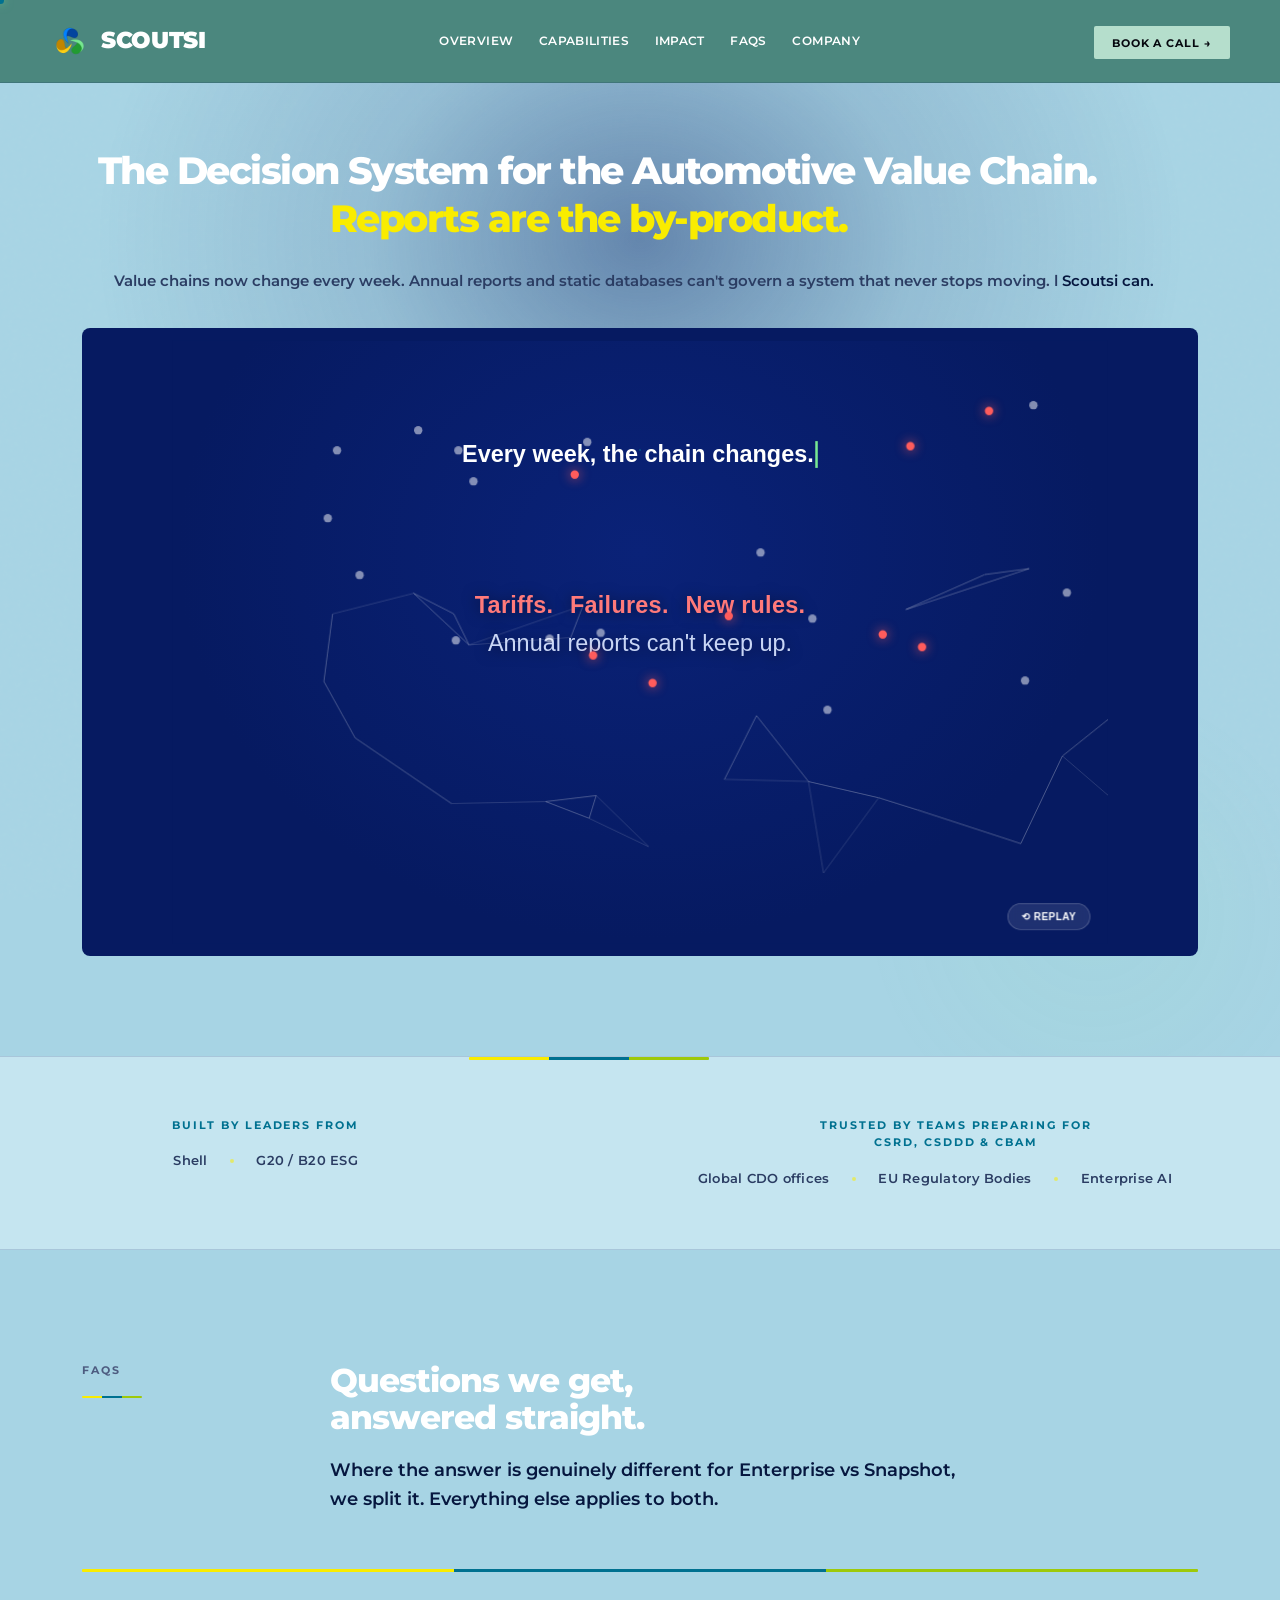
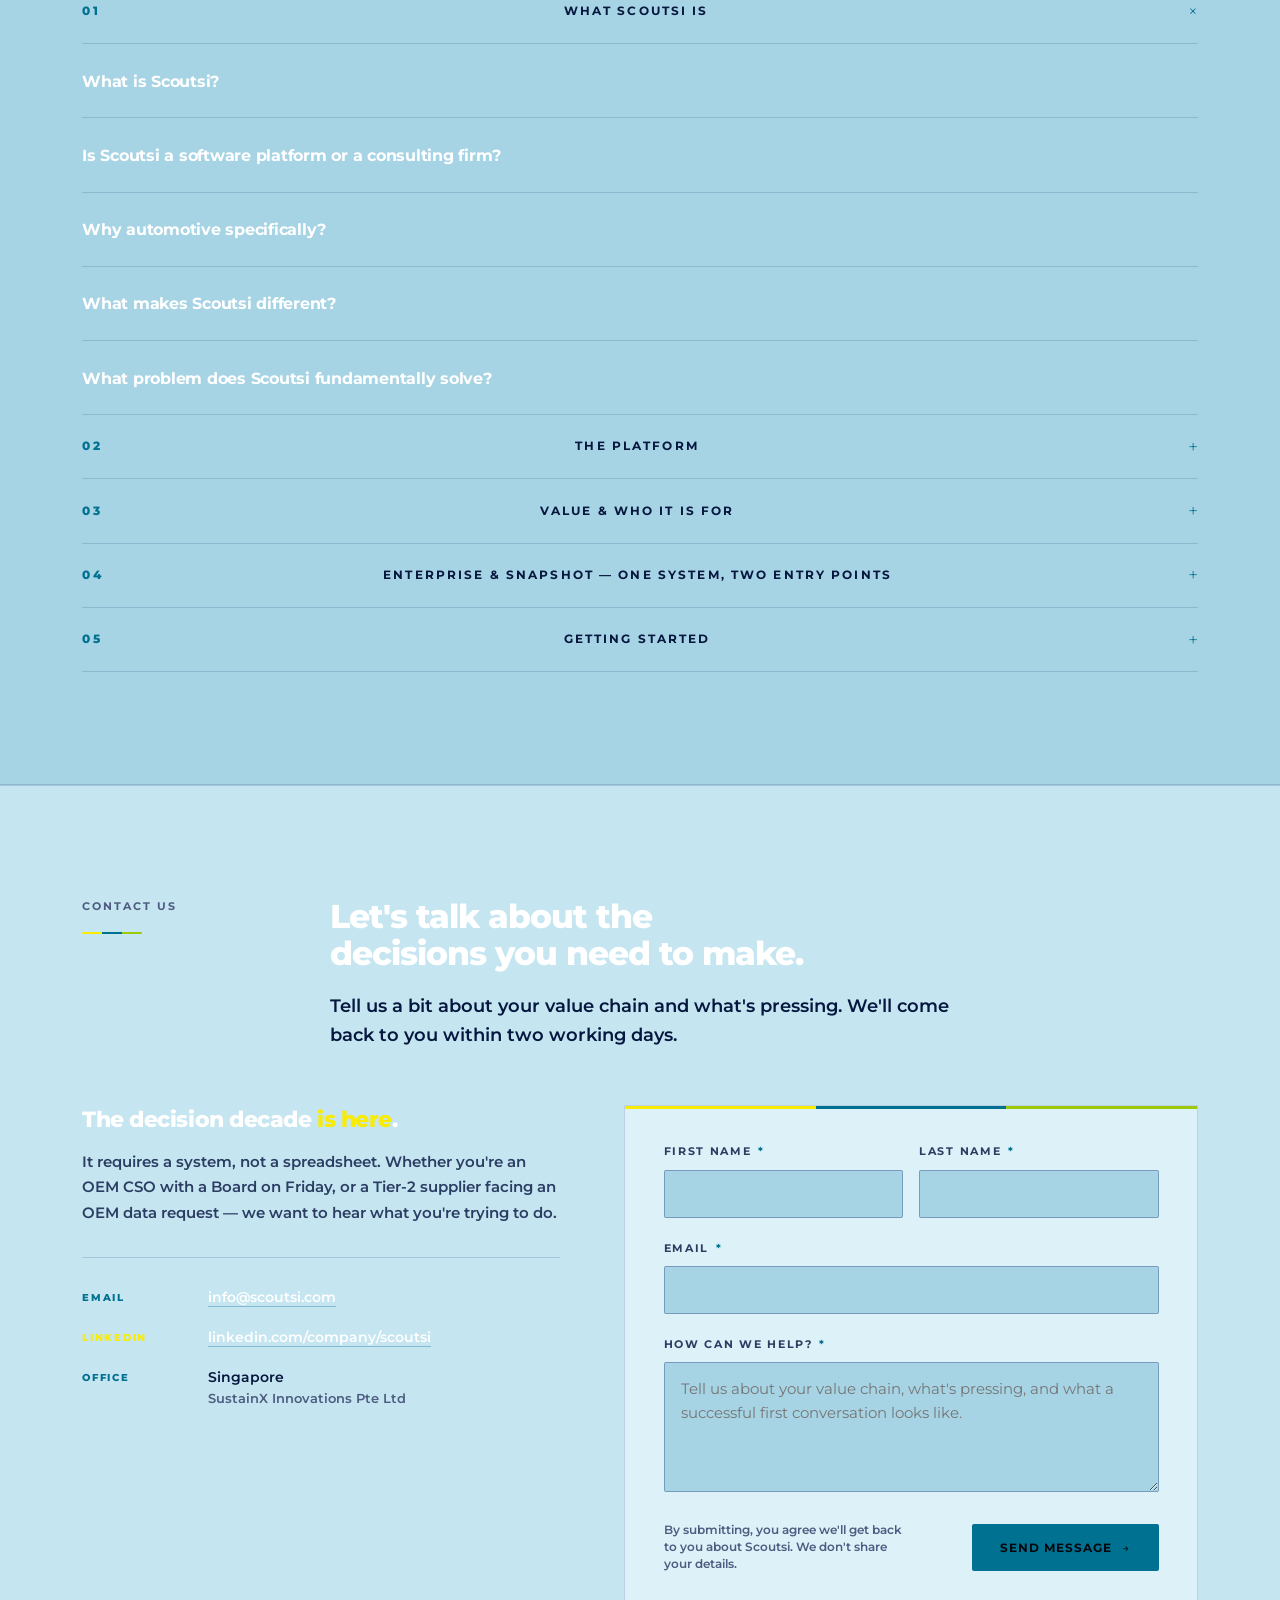
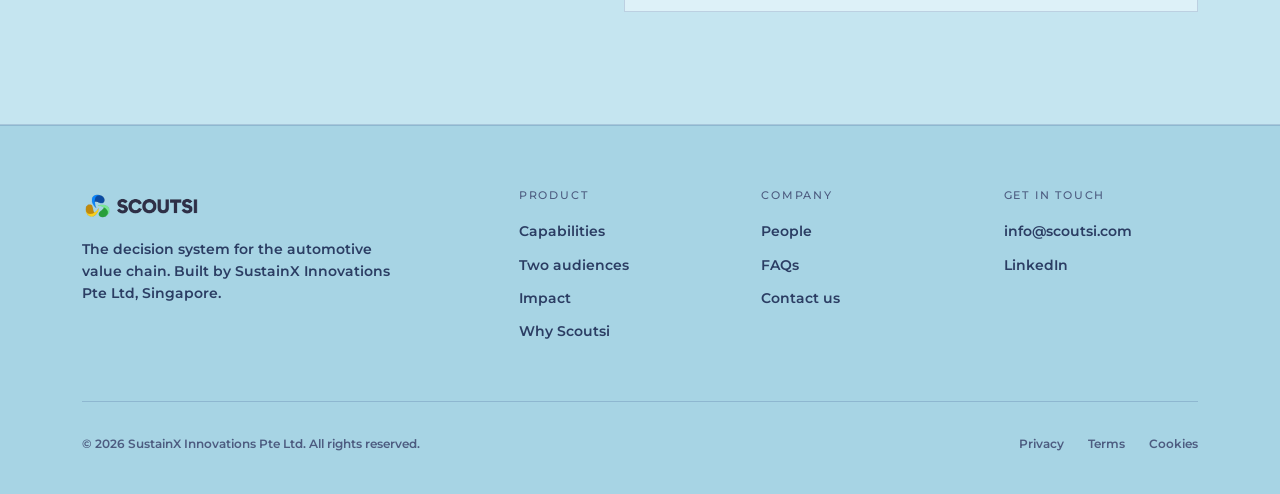
==== commit c9f08b69: "Add files via upload" ====
--- a/index.html
+++ b/index.html
@@ -1,2056 +1,1064 @@
-<!DOCTYPE html>
+<!doctype html>
 <html lang="en">
-<head>
-<meta charset="UTF-8"/>
-<meta name="viewport" content="width=device-width,initial-scale=1"/>
-<title>Scoutsi — The decision system for the automotive value chain</title>
-<meta name="description" content="Scoutsi is an intelligent decision system for the automotive value chain. A continuously updated model of every supplier, flow, and dependency — connecting what's changing in the chain to what needs to change inside the business. Reports come out as a by-product."/>
-<link rel="icon" type="image/png" href="[data-uri]"/>
-<link rel="preconnect" href="https://fonts.googleapis.com"/>
-<link rel="preconnect" href="https://fonts.gstatic.com" crossorigin/>
-<link href="https://fonts.googleapis.com/css2?family=Montserrat:wght@300;400;500;600;700;800;900&display=swap" rel="stylesheet"/>
-<style>
-*,*::before,*::after{box-sizing:border-box;margin:0;padding:0}
-html{scroll-behavior:smooth}
-
-:root{
-  --green:#77E892;
-  --green-bright:#8DF5A7;
-  --yellow:#FCCF14;
-  --navy:#061A61;
-  --navy-deep:#040F3E;
-  --navy-bright:#2D55E0;
-  --bg:#06080F;
-  --bg-1:#0A0E1A;
-  --bg-2:#10131E;
-  --bg-3:#161A28;
-  --tx:#E8ECF1;
-  --tx-mid:#9BA5B8;
-  --tx-dim:#5A6478;
-  --tx-dimmer:#3F4858;
-  --line:rgba(255,255,255,0.07);
-  --line-strong:rgba(255,255,255,0.14);
-  --line-green:rgba(119,232,146,0.22);
-  --line-navy:rgba(45,85,224,0.28);
-  --green-glow:rgba(119,232,146,0.08);
-  --navy-glow:rgba(45,85,224,0.10);
-  --tri:linear-gradient(90deg,var(--yellow) 0%,var(--yellow) 33.333%,var(--green) 33.333%,var(--green) 66.666%,var(--navy-bright) 66.666%,var(--navy-bright) 100%);
-  --f-sans:'Montserrat',-apple-system,BlinkMacSystemFont,sans-serif;
-}
-
-/* TRICOLOUR STRIP — reusable utility */
-.tri-stripe{
-  display:block;height:3px;width:100%;
-  background:var(--tri);
-  border-radius:1px;
-}
-.tri-stripe.thin{height:2px}
-.tri-stripe.thick{height:4px}
-
-body{
-  background:var(--bg);color:var(--tx);
-  font-family:var(--f-sans);font-weight:400;line-height:1.6;
-  -webkit-font-smoothing:antialiased;-moz-osx-font-smoothing:grayscale;
-  overflow-x:hidden;
-}
-body::before{
-  content:'';position:fixed;inset:0;
-  background-image:url("data:image/svg+xml,%3Csvg viewBox='0 0 200 200' xmlns='http://www.w3.org/2000/svg'%3E%3Cfilter id='n'%3E%3CfeTurbulence type='fractalNoise' baseFrequency='.9' numOctaves='3' stitchTiles='stitch'/%3E%3C/filter%3E%3Crect width='100%25' height='100%25' filter='url(%23n)' opacity='.04'/%3E%3C/svg%3E");
-  pointer-events:none;z-index:1;mix-blend-mode:overlay;
-}
-.spine-bg{
-  position:fixed;inset:0;pointer-events:none;z-index:0;
-  background-image:linear-gradient(90deg,transparent calc(50% - 580px),var(--line) calc(50% - 580px),var(--line) calc(50% - 579px),transparent calc(50% - 579px)),
-                   linear-gradient(90deg,transparent calc(50% + 579px),var(--line) calc(50% + 579px),var(--line) calc(50% + 580px),transparent calc(50% + 580px));
-  opacity:.55;
-}
-@media (max-width:1240px){.spine-bg{display:none}}
-
-a{color:inherit;text-decoration:none}
-img{max-width:100%;display:block}
-
-h1,h2,h3,h4,h5{
-  font-family:var(--f-sans);color:#fff;font-weight:800;
-  letter-spacing:-0.035em;line-height:1.04;
-}
-h2{font-size:clamp(1.9rem,3.6vw,3rem);letter-spacing:-0.04em;line-height:1.08}
-h3{font-size:clamp(1.15rem,1.7vw,1.4rem);letter-spacing:-0.02em;line-height:1.2}
-h4{font-size:1.02rem;letter-spacing:-0.01em;font-weight:700}
-
-p{color:var(--tx-mid);font-size:1rem;line-height:1.72}
-p.lead{font-size:1.08rem;line-height:1.7;color:var(--tx)}
-
-.green{color:var(--green)}
-.yellow{color:var(--yellow)}
-.tx{color:var(--tx)}
-.mid{color:var(--tx-mid)}
-.dim{color:var(--tx-dim)}
-
-.eyebrow{
-  font-family:var(--f-sans);font-size:.7rem;font-weight:700;
-  letter-spacing:0.18em;text-transform:uppercase;color:var(--tx-dim);
-}
-.eyebrow .num{color:var(--green);font-weight:800}
-.eyebrow .dot{color:var(--tx-dimmer);margin:0 .7em}
-/* Alternate yellow accent on even-numbered sections */
-#what .eyebrow .num,#impact .eyebrow .num,#team .eyebrow .num,#faq .eyebrow .num{color:var(--yellow)}
-#what .section-meta .meta-line,#impact .section-meta .meta-line,#team .section-meta .meta-line,#faq .section-meta .meta-line{background:var(--tri)}
-
-.wrap{max-width:1180px;margin:0 auto;padding:0 2rem;position:relative;z-index:2}
-
-/* Buttons */
-.btn{
-  display:inline-flex;align-items:center;gap:10px;
-  font-family:var(--f-sans);font-size:.78rem;font-weight:700;
-  padding:.92rem 1.7rem;border-radius:2px;cursor:pointer;
-  transition:transform .25s cubic-bezier(.34,1.4,.64,1),background .2s,border-color .2s,color .2s;
-  letter-spacing:0.08em;text-transform:uppercase;
-  border:1px solid transparent;white-space:nowrap;
-}
-.btn .arrow{display:inline-block;transition:transform .25s cubic-bezier(.34,1.4,.64,1);font-weight:400}
-.btn:hover .arrow{transform:translateX(4px)}
-.btn-primary{background:var(--green);color:#06080F}
-.btn-primary:hover{background:var(--green-bright);transform:translateY(-1px)}
-.btn-ghost{background:transparent;color:#fff;border-color:var(--line-strong)}
-.btn-ghost:hover{border-color:var(--green);color:var(--green)}
-
-/* NAV */
-nav{
-  position:fixed;top:0;left:0;right:0;z-index:100;padding:0 2rem;
-  background:rgba(6,8,15,0.78);
-  backdrop-filter:blur(20px) saturate(1.4);-webkit-backdrop-filter:blur(20px) saturate(1.4);
-  border-bottom:1px solid var(--line);transition:background .3s,border-color .3s;
-}
-nav.scrolled{background:rgba(6,8,15,0.94);border-bottom-color:var(--line-strong)}
-.nav-in{
-  max-width:1180px;margin:0 auto;
-  display:flex;align-items:center;justify-content:space-between;height:82px;
-}
-.nav-logo{display:flex;align-items:center;gap:.7rem;font-weight:900;font-size:1.45rem;letter-spacing:-0.015em;color:#fff;text-transform:uppercase}
-.nav-logo .logo-mark{width:40px;height:40px;display:inline-flex;align-items:center;justify-content:center}
-.nav-logo .logo-mark img{width:40px;height:40px;object-fit:contain}
-.nav-links{display:flex;align-items:center;gap:1.6rem}
-.nav-links a{
-  font-size:.74rem;font-weight:600;color:var(--tx-mid);letter-spacing:0.03em;
-  transition:color .2s;position:relative;text-transform:uppercase;
-}
-.nav-links a::after{
-  content:'';position:absolute;bottom:-6px;left:0;right:0;height:1px;background:var(--green);
-  transform:scaleX(0);transform-origin:left;transition:transform .25s cubic-bezier(.34,1.4,.64,1);
-}
-.nav-links a:hover{color:#fff}
-.nav-links a:hover::after{transform:scaleX(1)}
-.nav-cta{
-  font-family:var(--f-sans);font-size:.7rem;font-weight:700;
-  padding:.6rem 1.15rem;border-radius:2px;
-  background:var(--green);color:#06080F;
-  letter-spacing:0.08em;text-transform:uppercase;
-  transition:background .2s,transform .2s;
-}
-.nav-cta:hover{background:var(--green-bright);transform:translateY(-1px)}
-.hamburger{display:none;flex-direction:column;gap:5px;cursor:pointer;padding:6px}
-.hamburger span{width:22px;height:1.5px;background:#fff;border-radius:1px;transition:all .3s}
-
-section{position:relative;z-index:2}
-
-.section-header{
-  display:grid;grid-template-columns:200px 1fr;gap:3rem;
-  margin-bottom:3.5rem;align-items:start;
-}
-.section-meta{position:sticky;top:100px}
-.section-meta .eyebrow{display:block;margin-bottom:.6rem}
-.section-meta .meta-line{
-  width:60px;height:2px;margin-top:1rem;
-  background:var(--tri);
-  border-radius:1px;
-}
-.section-title{max-width:780px}
-.section-title h2{margin-bottom:1.2rem}
-.section-title p.lead{max-width:640px}
-@media (max-width:880px){
-  .section-header{grid-template-columns:1fr;gap:1.2rem;margin-bottom:2.5rem}
-  .section-meta{position:static}
-}
-
-/* =============== HERO =============== */
-.hero{
-  min-height:auto;padding:150px 0 100px;
-  display:flex;align-items:center;position:relative;overflow:hidden;
-}
-.hero::before{
-  content:'';position:absolute;top:-20%;left:50%;transform:translateX(-50%);
-  width:1100px;height:900px;border-radius:50%;
-  background:radial-gradient(ellipse,rgba(6,26,97,0.42) 0%,rgba(6,26,97,0.12) 35%,transparent 70%);
-  pointer-events:none;z-index:0;
-}
-.hero::after{
-  content:'';position:absolute;bottom:-10%;right:-5%;width:500px;height:500px;border-radius:50%;
-  background:radial-gradient(circle,rgba(119,232,146,0.06) 0%,transparent 65%);
-  pointer-events:none;z-index:0;
-}
-.hero-grid{
-  position:relative;z-index:2;width:100%;
-  display:grid;grid-template-columns:1.05fr 1fr;gap:4.5rem;align-items:center;
-}
-@media (max-width:960px){.hero-grid{grid-template-columns:1fr;gap:3rem}}
-
-.hero-badge{
-  display:inline-flex;align-items:center;gap:10px;
-  font-family:var(--f-sans);font-size:.7rem;font-weight:500;
-  letter-spacing:0.14em;text-transform:uppercase;color:var(--green);
-  padding:.5rem 1rem .5rem .75rem;
-  border:1px solid var(--line-green);border-radius:100px;
-  background:rgba(119,232,146,0.04);margin-bottom:2.2rem;
-  animation:fadeUp .8s .1s both;
-}
-.hero-badge .pulse{
-  width:7px;height:7px;border-radius:50%;background:var(--green);
-  box-shadow:0 0 0 0 rgba(119,232,146,0.6);animation:pulse 2.2s infinite;
-}
-@keyframes pulse{
-  0%{box-shadow:0 0 0 0 rgba(119,232,146,0.5)}
-  70%{box-shadow:0 0 0 10px rgba(119,232,146,0)}
-  100%{box-shadow:0 0 0 0 rgba(119,232,146,0)}
-}
-
-/* Hero tagline: three lines, all same size, decisive */
-.hero-title{
-  font-size:clamp(1.9rem,3.8vw,3.2rem);
-  font-weight:800;letter-spacing:-0.04em;line-height:1.1;
-  margin-bottom:1.8rem;color:#fff;
-  animation:fadeUp .8s .2s both;
-  text-wrap:balance;
-}
-.hero-title .l1{display:block}
-.hero-title .l2{display:block}
-.hero-title .l3{display:block;color:var(--yellow);margin-top:.15em}
-.hero-title .nb{white-space:nowrap}
-
-.hero-sub{
-  font-size:1.04rem;line-height:1.65;color:var(--tx-mid);
-  max-width:480px;margin-bottom:2.2rem;
-  animation:fadeUp .8s .35s both;
-}
-.hero-sub strong{color:var(--tx);font-weight:600}
-
-.hero-actions{
-  display:flex;gap:1rem;flex-wrap:wrap;margin-bottom:3rem;
-  animation:fadeUp .8s .5s both;
-}
-
-.hero-stats{
-  display:grid;grid-template-columns:repeat(2,1fr);gap:1.8rem;
-  padding-top:2.2rem;border-top:1px solid var(--line);
-  animation:fadeUp .8s .65s both;max-width:520px;
-}
-.hero-stat .stat-v{
-  font-size:1.85rem;font-weight:800;color:#fff;
-  letter-spacing:-0.03em;line-height:1;margin-bottom:.5rem;
-}
-.hero-stat .stat-v .unit{color:var(--green);font-weight:700}
-.hero-stat:nth-child(2) .stat-v .unit{color:var(--yellow)}
-.hero-stat .stat-l{
-  font-family:var(--f-sans);font-size:.66rem;font-weight:600;letter-spacing:0.14em;
-  text-transform:uppercase;color:var(--tx-dim);line-height:1.4;
-}
-
-@keyframes fadeUp{from{opacity:0;transform:translateY(24px)}to{opacity:1;transform:translateY(0)}}
-
-/* =============== DASHBOARD MOCKUP (HERO RIGHT) =============== */
-.dash-frame{
-  position:relative;
-  background:linear-gradient(180deg,var(--bg-3) 0%,var(--bg-2) 100%);
-  border:1px solid var(--line-strong);border-radius:6px;
-  padding:0;overflow:hidden;
-  box-shadow:0 30px 80px rgba(0,0,0,0.55),0 0 0 1px rgba(119,232,146,0.04) inset,0 60px 100px -40px rgba(6,26,97,0.4);
-  animation:fadeUp 1s .3s both;
-}
-.dash-chrome{
-  display:flex;align-items:center;gap:.5rem;padding:.7rem 1rem;
-  border-bottom:1px solid var(--line);background:rgba(0,0,0,0.25);
-}
-.dash-dots{display:flex;gap:6px}
-.dash-dot{width:9px;height:9px;border-radius:50%}
-.dash-dot:nth-child(1){background:#FF5F57}
-.dash-dot:nth-child(2){background:#FEBC2E}
-.dash-dot:nth-child(3){background:#28C840}
-.dash-tab{
-  margin-left:auto;
-  font-family:var(--f-sans);font-size:.62rem;color:var(--tx-dim);
-  letter-spacing:0.1em;text-transform:uppercase;
-}
-.dash-body{padding:1.4rem 1.4rem 1.5rem}
-
-.dash-row{display:flex;align-items:center;justify-content:space-between;margin-bottom:1.1rem}
-.dash-section-label{
-  font-family:var(--f-sans);font-size:.62rem;font-weight:500;
-  letter-spacing:0.14em;text-transform:uppercase;color:var(--green);
-}
-.dash-live{
-  display:inline-flex;align-items:center;gap:6px;
-  font-family:var(--f-sans);font-size:.6rem;color:var(--tx-dim);
-  letter-spacing:0.1em;text-transform:uppercase;
-}
-.dash-live .live-dot{width:5px;height:5px;background:var(--green);border-radius:50%;animation:pulse 2s infinite}
-
-/* Heatmap grid */
-.heatmap{
-  display:grid;grid-template-columns:90px repeat(12,1fr);gap:3px;
-  margin-bottom:1.5rem;
-  position:relative;
-}
-/* Scanning bar — sweeps across heatmap */
-.heatmap::after{
-  content:'';position:absolute;top:0;bottom:0;
-  left:90px;width:30px;
-  background:linear-gradient(90deg,transparent 0%,rgba(119,232,146,0.18) 50%,transparent 100%);
-  pointer-events:none;
-  animation:hm-scan 5.5s linear infinite;
-  z-index:3;
-  mix-blend-mode:screen;
-}
-@keyframes hm-scan{
-  0%{transform:translateX(-30px);opacity:0}
-  10%{opacity:1}
-  90%{opacity:1}
-  100%{transform:translateX(calc(100% + 30px));opacity:0}
-}
-.hm-label{
-  font-family:var(--f-sans);font-size:.6rem;color:var(--tx-dim);
-  letter-spacing:0.06em;text-transform:uppercase;
-  align-self:center;padding-right:.5rem;text-align:right;line-height:1.2;
-}
-.hm-cell{
-  aspect-ratio:1;border-radius:2px;
-  background:rgba(255,255,255,0.04);
-  transition:transform .2s,filter .2s;
-  animation:hm-flicker 6s ease-in-out infinite;
-}
-/* Stagger cells so they shimmer at different times */
-.hm-cell:nth-child(13n+2){animation-delay:0s}
-.hm-cell:nth-child(13n+3){animation-delay:.4s}
-.hm-cell:nth-child(13n+4){animation-delay:.9s}
-.hm-cell:nth-child(13n+5){animation-delay:1.4s}
-.hm-cell:nth-child(13n+6){animation-delay:1.9s}
-.hm-cell:nth-child(13n+7){animation-delay:2.4s}
-.hm-cell:nth-child(13n+8){animation-delay:2.9s}
-.hm-cell:nth-child(13n+9){animation-delay:3.4s}
-.hm-cell:nth-child(13n+10){animation-delay:3.9s}
-.hm-cell:nth-child(13n+11){animation-delay:4.4s}
-.hm-cell:nth-child(13n+12){animation-delay:4.9s}
-.hm-cell:nth-child(13n+13){animation-delay:5.4s}
-@keyframes hm-flicker{
-  0%,90%,100%{filter:brightness(1)}
-  93%{filter:brightness(1.45) saturate(1.2)}
-  95%{filter:brightness(.92)}
-  97%{filter:brightness(1.25)}
-}
-.hm-cell:hover{transform:scale(1.15);filter:brightness(1.4);z-index:5;position:relative}
-.hm-cell.l0{background:rgba(119,232,146,0.04)}
-.hm-cell.l1{background:rgba(119,232,146,0.15)}
-.hm-cell.l2{background:rgba(119,232,146,0.35)}
-.hm-cell.l3{background:rgba(252,207,20,0.5)}
-.hm-cell.l4{background:rgba(252,207,20,0.85)}
-.hm-cell.l5{background:rgba(255,95,87,0.7)}
-.hm-cell.l6{background:rgba(255,95,87,0.95);box-shadow:0 0 0 1px rgba(255,95,87,0.3)}
-/* Hottest cells get a steady pulse to draw the eye */
-.hm-cell.l5,.hm-cell.l6{animation:hm-hot 2.4s ease-in-out infinite}
-.hm-cell.l6{animation-delay:.6s}
-@keyframes hm-hot{
-  0%,100%{box-shadow:0 0 0 0 rgba(255,95,87,0.4)}
-  50%{box-shadow:0 0 0 4px rgba(255,95,87,0)}
-}
-
-.hm-x-axis{
-  display:grid;grid-template-columns:90px repeat(12,1fr);gap:3px;
-  margin-top:-1rem;margin-bottom:1.3rem;
-}
-.hm-tick{
-  font-family:var(--f-sans);font-size:.55rem;color:var(--tx-dimmer);
-  text-align:center;letter-spacing:0.04em;
-}
-
-/* Bottom row: PCF card + Decision card */
-.dash-cards{display:grid;grid-template-columns:1fr 1fr;gap:.7rem;margin-top:1.1rem}
-.dash-card{
-  background:rgba(0,0,0,0.3);border:1px solid var(--line);
-  border-radius:4px;padding:.85rem .95rem;
-}
-.dash-card-label{
-  font-family:var(--f-sans);font-size:.58rem;font-weight:500;
-  letter-spacing:0.12em;text-transform:uppercase;color:var(--tx-dim);
-  margin-bottom:.55rem;
-}
-.dash-card-v{
-  font-size:1.4rem;font-weight:800;color:#fff;line-height:1;letter-spacing:-0.02em;
-  margin-bottom:.4rem;
-}
-.dash-card-v .v-unit{color:var(--tx-dim);font-size:.65em;font-weight:500;margin-left:.2em}
-.dash-card-meta{font-size:.65rem;color:var(--tx-mid);line-height:1.4}
-.dash-card-meta .delta{color:var(--green);font-weight:600;font-family:var(--f-sans)}
-.dash-card-meta .delta.warn{color:var(--yellow)}
-
-.confidence-bar{display:flex;gap:2px;margin-top:.5rem;height:5px}
-.confidence-seg{flex:1;border-radius:1px;background:rgba(255,255,255,0.06)}
-.confidence-seg.primary{background:var(--green)}
-.confidence-seg.estimated{background:rgba(252,207,20,0.6)}
-
-@media (max-width:540px){
-  .hero-stats{grid-template-columns:1fr}
-  .heatmap{grid-template-columns:70px repeat(10,1fr)}
-  .heatmap .hm-cell:nth-child(13n),.heatmap .hm-cell:nth-child(13n+1){display:none}
-  .hm-x-axis{display:none}
-}
-
-/* =============== TRUST STRIP =============== */
-.trust{
-  padding:2rem 0;border-top:1px solid var(--line);border-bottom:1px solid var(--line);
-  background:var(--bg-1);position:relative;
-}
-.trust::before{
-  content:'';position:absolute;top:0;left:50%;transform:translateX(-50%);
-  width:240px;height:3px;background:var(--tri);border-radius:1px;
-}
-.trust-in{display:flex;align-items:center;gap:2rem;flex-wrap:wrap;justify-content:center}
-.trust-label{
-  font-family:var(--f-sans);font-size:.68rem;font-weight:700;letter-spacing:0.18em;text-transform:uppercase;
-  color:var(--green);padding-right:2rem;border-right:1px solid var(--line);
-}
-.trust-items{display:flex;align-items:center;gap:1.4rem;flex-wrap:wrap}
-.trust-item{font-size:.84rem;font-weight:600;color:var(--tx-mid);letter-spacing:0.02em;transition:color .2s;display:inline-flex;align-items:center;gap:1.4rem}
-.trust-item:not(:last-child)::after{content:'';width:4px;height:4px;border-radius:50%;background:var(--yellow);opacity:.55}
-.trust-item:hover{color:#fff}
-
-/* =============== WORLD =============== */
-.world{padding:7rem 0 5.5rem}
-.pullquote{
-  margin-top:3rem;padding:2.4rem 2.6rem;
-  border-left:3px solid var(--green);
-  background:linear-gradient(90deg,var(--green-glow) 0%,rgba(252,207,20,0.04) 60%,transparent 100%);
-  border-radius:0 4px 4px 0;
-  position:relative;
-}
-.pullquote::before{
-  content:'';position:absolute;left:-3px;top:0;width:3px;height:40%;background:var(--yellow);
-}
-.pullquote-text{
-  font-size:clamp(1.35rem,2.3vw,1.8rem);font-weight:600;line-height:1.35;
-  letter-spacing:-0.02em;color:#fff;
-}
-.pullquote-text em{color:var(--green);font-style:normal;font-weight:700}
-.pullquote-attr{
-  margin-top:1.2rem;font-family:var(--f-sans);font-size:.7rem;font-weight:700;
-  letter-spacing:0.18em;text-transform:uppercase;color:var(--yellow);
-}
-
-/* =============== WHAT IS — pillars =============== */
-.what-is{padding:6rem 0;background:var(--bg-1);border-top:1px solid var(--line);border-bottom:1px solid var(--line)}
-
-.pillars{
-  display:grid;grid-template-columns:repeat(4,1fr);gap:0;
-  margin-top:3rem;border-top:none;border-left:1px solid var(--line);
-  position:relative;
-}
-.pillars::before{
-  content:'';position:absolute;top:0;left:0;right:0;height:3px;background:var(--tri);z-index:2;
-}
-.pillar{
-  padding:2.2rem 1.8rem 2.3rem;border-right:1px solid var(--line);border-bottom:1px solid var(--line);
-  transition:background .25s;position:relative;
-}
-.pillar:hover{background:rgba(119,232,146,0.04)}
-.pillar:nth-child(2):hover{background:rgba(252,207,20,0.04)}
-.pillar:nth-child(4):hover{background:rgba(252,207,20,0.04)}
-.pillar-num{
-  font-family:var(--f-sans);font-size:.66rem;font-weight:700;
-  letter-spacing:0.18em;color:var(--green);margin-bottom:1.2rem;text-transform:uppercase;
-}
-.pillar:nth-child(2) .pillar-num{color:var(--yellow)}
-.pillar:nth-child(4) .pillar-num{color:var(--yellow)}
-.pillar h3{margin-bottom:.7rem;font-size:1.02rem;font-weight:700;color:#fff;letter-spacing:-0.015em}
-.pillar p{font-size:.85rem;line-height:1.55;color:var(--tx-mid)}
-@media (max-width:900px){.pillars{grid-template-columns:repeat(2,1fr)}}
-@media (max-width:540px){.pillars{grid-template-columns:1fr}}
-
-/* =============== TWO AUDIENCES =============== */
-.audiences{padding:7rem 0}
-/* Value-chain video — section 3 */
-.chain-video{
-  margin-top:3.5rem;
-  position:relative;
-}
-.chain-video-head{
-  display:flex;align-items:baseline;justify-content:space-between;gap:2rem;
-  margin-bottom:1.4rem;flex-wrap:wrap;
-}
-.chain-video-eyebrow{
-  font-family:var(--f-sans);font-size:.7rem;font-weight:800;letter-spacing:0.2em;text-transform:uppercase;
-  color:var(--green);
-}
-.chain-video-title{
-  font-size:1.3rem;font-weight:800;color:#fff;letter-spacing:-0.02em;margin:.3rem 0 0;
-}
-.chain-video-note{
-  font-size:.9rem;color:var(--tx-mid);max-width:460px;line-height:1.6;
-}
-.chain-video-frame{
-  position:relative;
-  border:1px solid var(--line-strong);
-  background:var(--bg-1);
-  padding-top:3px;
-}
-.chain-video-frame::before{
-  content:'';position:absolute;top:0;left:0;right:0;height:3px;background:var(--tri);z-index:2;
-}
-.chain-video-frame video{
-  display:block;width:100%;height:auto;
-  background:#000;
-}
-
-.arch-note{
-  text-align:center;margin-top:3rem;font-size:.95rem;color:var(--tx-mid);
-  font-style:italic;max-width:680px;margin-left:auto;margin-right:auto;line-height:1.65;
-}
-.arch-note strong{color:var(--tx);font-weight:600;font-style:normal}
-.audience-grid{display:grid;grid-template-columns:1fr 1fr;gap:1.8rem;margin-top:3.2rem}
-.audience-card{
-  background:var(--bg-2);border:1px solid var(--line);
-  padding:2.4rem 2.2rem 2.2rem;position:relative;
-  transition:border-color .25s,transform .3s cubic-bezier(.2,.8,.2,1);
-}
-.audience-card:hover{border-color:var(--line-strong)}
-.audience-card.enterprise{
-  background:linear-gradient(180deg,var(--bg-2) 0%,rgba(6,26,97,0.18) 100%);
-  border-color:rgba(6,26,97,0.5);
-}
-.audience-card.enterprise:hover{border-color:rgba(119,232,146,0.4)}
-.audience-tag{
-  font-family:var(--f-sans);font-size:.66rem;letter-spacing:0.16em;text-transform:uppercase;
-  color:var(--green);margin-bottom:.7rem;display:flex;align-items:center;gap:.55rem;
-}
-.audience-tag .tag-dot{width:6px;height:6px;border-radius:50%;background:var(--green)}
-.audience-card.enterprise .audience-tag{color:var(--yellow)}
-.audience-card.enterprise .audience-tag .tag-dot{background:var(--yellow)}
-.audience-card h3{font-size:1.45rem;font-weight:800;letter-spacing:-0.02em;color:#fff;margin-bottom:.4rem}
-.audience-card .audience-for{font-style:italic;color:var(--tx-mid);font-size:.9rem;margin-bottom:1.3rem;font-weight:500}
-.audience-card p.audience-context{font-size:.92rem;line-height:1.6;color:var(--tx-mid);margin-bottom:1.6rem}
-.audience-card .audience-context strong{color:var(--tx);font-weight:600}
-.audience-points{list-style:none;padding:0;margin:0}
-.audience-points li{
-  display:flex;align-items:flex-start;gap:.8rem;padding:.65rem 0;
-  border-top:1px solid var(--line);font-size:.88rem;line-height:1.5;color:var(--tx);
-}
-.audience-points li:last-child{padding-bottom:0}
-.audience-points .check{flex-shrink:0;width:16px;height:16px;display:inline-flex;align-items:center;justify-content:center;margin-top:.15rem}
-.audience-points .check svg{width:13px;height:13px}
-.audience-card.enterprise .check svg{color:var(--yellow)}
-.audience-card.snapshot .check svg{color:var(--green)}
-.snapshot-availability{
-  display:inline-block;margin-top:1.3rem;
-  font-family:var(--f-sans);font-size:.6rem;color:var(--tx-dim);
-  letter-spacing:0.12em;text-transform:uppercase;
-  padding:.35rem .7rem;border:1px dashed var(--line-strong);border-radius:2px;
-}
-@media (max-width:840px){.audience-grid{grid-template-columns:1fr}}
-
-/* =============== IMPACT =============== */
-.impact{padding:7rem 0;background:var(--bg-1);border-top:1px solid var(--line);border-bottom:1px solid var(--line)}
-.impact-stages{
-  margin-top:2.5rem;display:grid;grid-template-columns:auto 1fr;gap:1.8rem 1.3rem;max-width:760px;
-}
-.stage-num{font-family:var(--f-sans);font-size:.85rem;font-weight:800;letter-spacing:0.12em;color:var(--green);padding-top:.1rem}
-.impact-stages .stage-num:nth-of-type(2){color:var(--yellow)}
-.impact-stages .stage-num:nth-of-type(3){color:var(--green)}
-.stage-text{font-size:.98rem;color:var(--tx);line-height:1.55;padding-bottom:1.3rem;border-bottom:1px solid var(--line)}
-.stage-text:last-of-type{border-bottom:none}
-
-.scenarios{
-  display:grid;grid-template-columns:1fr 1fr;gap:0;margin-top:3.5rem;border:1px solid var(--line);
-}
-.scenario{padding:2.2rem 2rem;position:relative}
-.scenario:first-child{border-right:1px solid var(--line)}
-.scenario-tag{
-  font-family:var(--f-sans);font-size:.66rem;letter-spacing:0.16em;text-transform:uppercase;
-  color:var(--green);margin-bottom:1rem;
-}
-.scenario h4{font-size:1rem;font-weight:700;color:#fff;margin-bottom:.85rem;letter-spacing:-0.015em;line-height:1.3}
-.scenario p{font-size:.88rem;line-height:1.6;color:var(--tx-mid)}
-.scenario p strong{color:var(--tx);font-weight:600}
-@media (max-width:780px){
-  .scenarios{grid-template-columns:1fr}
-  .scenario:first-child{border-right:none;border-bottom:1px solid var(--line)}
-}
-
-/* =============== WHY DIFFERENT — with mini supplier visual =============== */
-.why-diff{padding:7rem 0}
-
-.diff-grid{
-  display:grid;grid-template-columns:repeat(3,1fr);gap:1.4rem;margin-top:3rem;
-}
-.diff-card{
-  background:var(--bg-2);border:1px solid var(--line);padding:2.2rem 1.9rem;
-  transition:border-color .25s,transform .3s cubic-bezier(.2,.8,.2,1);position:relative;overflow:hidden;
-}
-.diff-card::before{
-  content:'';position:absolute;top:0;left:0;right:0;height:1px;
-  background:linear-gradient(90deg,transparent,var(--green),transparent);
-  opacity:0;transition:opacity .3s;
-}
-.diff-card:hover{border-color:var(--line-strong);transform:translateY(-3px)}
-.diff-card:hover::before{opacity:.7}
-.diff-mark{
-  font-family:var(--f-sans);font-size:.82rem;font-weight:800;letter-spacing:0.16em;
-  color:var(--green);margin-bottom:1.5rem;display:flex;align-items:center;gap:.7rem;text-transform:uppercase;
-}
-.diff-mark::after{content:'';flex:1;height:1px;background:var(--line)}
-.diff-card:nth-child(2) .diff-mark{color:var(--yellow)}
-.diff-card:nth-child(2) .diff-mark::after{background:linear-gradient(90deg,var(--line) 0%,rgba(252,207,20,0.2) 100%)}
-.diff-card:nth-child(1) .diff-mark::after,.diff-card:nth-child(3) .diff-mark::after{background:linear-gradient(90deg,var(--line) 0%,rgba(119,232,146,0.2) 100%)}
-.diff-card h3{font-size:1.1rem;font-weight:800;color:#fff;margin-bottom:.85rem;letter-spacing:-0.015em;line-height:1.25}
-.diff-card p{font-size:.88rem;line-height:1.6;color:var(--tx-mid)}
-
-/* Lineage visual — embedded in the "Built on primary truth" card */
-.lineage-vis{margin-top:1.4rem;padding-top:1.3rem;border-top:1px solid var(--line)}
-.lineage-step{display:flex;align-items:center;gap:.6rem;margin-bottom:.55rem;font-family:var(--f-sans);font-size:.66rem;letter-spacing:0.06em;color:var(--tx-mid)}
-.lineage-step:last-child{margin-bottom:0}
-.lineage-step .arrow{color:var(--green);width:10px}
-.lineage-step .pill{
-  font-size:.62rem;padding:.18rem .5rem;border-radius:2px;
-  background:rgba(119,232,146,0.1);color:var(--green);
-  border:1px solid var(--line-green);margin-left:auto;letter-spacing:0.08em;text-transform:uppercase;
-}
-.lineage-step .pill.est{background:rgba(252,207,20,0.08);color:var(--yellow);border-color:rgba(252,207,20,0.22)}
-
-/* Sector-specific micro-visual */
-.sector-vis{margin-top:1.4rem;padding-top:1.3rem;border-top:1px solid var(--line);display:grid;grid-template-columns:repeat(5,1fr);gap:3px}
-.sector-cell{
-  aspect-ratio:1.15;display:flex;align-items:center;justify-content:center;
-  font-family:var(--f-sans);font-size:.5rem;letter-spacing:0.02em;
-  color:var(--tx-dim);background:rgba(255,255,255,0.03);border-radius:2px;
-  border:1px solid var(--line);line-height:1.1;text-align:center;padding:2px;
-  overflow:hidden;
-}
-.sector-cell.active{background:rgba(119,232,146,0.12);color:var(--green);border-color:var(--line-green)}
-
-/* Derive vs predict micro-visual */
-.derive-vis{margin-top:1.4rem;padding-top:1.3rem;border-top:1px solid var(--line);display:flex;gap:.6rem;font-family:var(--f-sans);font-size:.62rem}
-.derive-vis .col{flex:1;padding:.7rem .6rem;border-radius:2px;border:1px solid var(--line);background:rgba(255,255,255,0.02)}
-.derive-vis .col.predict{opacity:.55}
-.derive-vis .col.derive{border-color:var(--line-green);background:rgba(119,232,146,0.05)}
-.derive-vis .col-label{letter-spacing:0.14em;text-transform:uppercase;margin-bottom:.45rem;font-size:.55rem;color:var(--tx-dim)}
-.derive-vis .col.derive .col-label{color:var(--green)}
-.derive-vis .col-text{color:var(--tx);font-size:.7rem;letter-spacing:-0.005em;line-height:1.3;font-family:var(--f-sans);font-weight:500}
-.derive-vis .col strike{text-decoration:line-through;color:var(--tx-dim)}
-
-.diff-footer{
-  margin-top:2.8rem;text-align:center;font-size:.92rem;color:var(--tx-mid);
-  font-style:italic;max-width:680px;margin-left:auto;margin-right:auto;line-height:1.6;
-}
-@media (max-width:840px){.diff-grid{grid-template-columns:1fr}}
-
-/* =============== TEAM =============== */
-.team{padding:6.5rem 0;background:var(--bg-1);border-top:1px solid var(--line);border-bottom:1px solid var(--line)}
-.team-grid{display:grid;grid-template-columns:repeat(3,1fr);gap:1.5rem;margin-top:3rem}
-.member{
-  background:var(--bg-2);border:1px solid var(--line);
-  overflow:hidden;
-  transition:border-color .25s,transform .3s cubic-bezier(.2,.8,.2,1);
-  display:flex;flex-direction:column;
-}
-.member:hover{border-color:var(--line-strong);transform:translateY(-3px)}
-.member-photo{
-  width:100%;aspect-ratio:1/1;
-  background:var(--bg-3);
-  position:relative;overflow:hidden;
-}
-.member-photo img{
-  width:100%;height:100%;object-fit:cover;display:block;
-  filter:contrast(1.04) saturate(0.92);
-}
-.member-photo::after{
-  content:'';position:absolute;inset:0;
-  background:linear-gradient(180deg,transparent 50%,rgba(6,8,15,0.45) 100%);
-  pointer-events:none;
-}
-.member-photo.placeholder{
-  display:flex;align-items:center;justify-content:center;
-  background:linear-gradient(135deg,var(--bg-3) 0%,rgba(6,26,97,0.4) 100%);
-  position:relative;
-}
-.member-photo.placeholder::before{
-  content:'';position:absolute;inset:0;
-  background-image:linear-gradient(rgba(119,232,146,0.04) 1px,transparent 1px),linear-gradient(90deg,rgba(119,232,146,0.04) 1px,transparent 1px);
-  background-size:24px 24px;opacity:.5;
-}
-.placeholder-initials{
-  font-family:var(--f-sans);font-size:5rem;font-weight:900;
-  color:var(--green);letter-spacing:-0.04em;
-  position:relative;z-index:2;opacity:.85;
-}
-.placeholder-tag{
-  position:absolute;bottom:1rem;left:1rem;z-index:3;
-  font-family:var(--f-sans);font-size:.55rem;letter-spacing:0.16em;
-  text-transform:uppercase;color:var(--tx-dim);
-  padding:.25rem .55rem;border:1px dashed var(--line-strong);border-radius:2px;
-  background:rgba(0,0,0,0.4);
-}
-.member-body{padding:1.5rem 1.6rem 1.7rem}
-.member-name{font-size:1.12rem;font-weight:800;color:#fff;letter-spacing:-0.02em;margin-bottom:.25rem}
-.member-role{
-  font-family:var(--f-sans);font-size:.66rem;font-weight:700;letter-spacing:0.18em;
-  text-transform:uppercase;color:var(--green);margin-bottom:1rem;
-}
-.member:nth-child(2) .member-role{color:var(--yellow)}
-.member-bio{font-size:.84rem;line-height:1.6;color:var(--tx-mid)}
-.member-bio strong{color:var(--tx);font-weight:600}
-@media (max-width:840px){.team-grid{grid-template-columns:1fr;max-width:420px;margin-left:auto;margin-right:auto}}
-
-/* =============== ADVISORY BOARD =============== */
-.advisory{
-  margin-top:4.5rem;
-  padding-top:3rem;
-  border-top:1px solid var(--line);
-  position:relative;
-}
-.advisory::before{
-  content:'';position:absolute;top:-1px;left:0;width:80px;height:1px;
-  background:var(--yellow);
-}
-.advisory::after{
-  content:'';position:absolute;top:-1px;left:80px;width:120px;height:1px;
-  background:var(--green);
-}
-.advisory-header{margin-bottom:2.4rem;display:flex;align-items:flex-end;justify-content:space-between;gap:2rem;flex-wrap:wrap}
-.advisory-eyebrow{
-  font-family:var(--f-sans);font-size:.7rem;font-weight:800;
-  letter-spacing:0.22em;text-transform:uppercase;color:var(--yellow);
-  margin-bottom:.65rem;
-}
-.advisory-title{
-  font-size:clamp(1.2rem,1.9vw,1.55rem);font-weight:800;letter-spacing:-0.02em;
-  line-height:1.2;color:#fff;margin:0;
-}
-.advisory-grid{
-  display:grid;grid-template-columns:repeat(4,1fr);gap:1.2rem;
-}
-.advisor{
-  background:var(--bg-2);border:1px solid var(--line);
-  padding:1.6rem 1.4rem 1.7rem;
-  transition:border-color .25s,transform .3s cubic-bezier(.2,.8,.2,1);
-  position:relative;
-  display:flex;flex-direction:column;
-}
-.advisor::before{
-  content:'';position:absolute;top:0;left:0;width:32px;height:2px;background:var(--green);
-}
-.advisor:nth-child(2)::before,.advisor:nth-child(4)::before{background:var(--yellow)}
-.advisor:hover{border-color:var(--line-strong);transform:translateY(-3px)}
-.advisor-icon{
-  width:38px;height:38px;margin-bottom:1.1rem;
-  display:flex;align-items:center;justify-content:center;
-  color:var(--green);
-}
-.advisor:nth-child(2) .advisor-icon,.advisor:nth-child(4) .advisor-icon{color:var(--yellow)}
-.advisor-icon svg{width:100%;height:100%}
-.advisor-role{
-  font-size:.95rem;font-weight:700;color:#fff;letter-spacing:-0.015em;
-  line-height:1.3;margin-bottom:.5rem;
-}
-.advisor-desc{
-  font-size:.82rem;color:var(--tx-mid);line-height:1.55;
-  margin-top:auto;
-}
-@media (max-width:980px){.advisory-grid{grid-template-columns:repeat(2,1fr)}}
-@media (max-width:540px){.advisory-grid{grid-template-columns:1fr}}
-
-/* Advisory Board sub-section within People */
-.advisory{margin-top:5rem;padding-top:3.5rem;position:relative}
-.advisory::before{
-  content:'';position:absolute;top:0;left:0;width:160px;height:3px;background:var(--tri);border-radius:1px;
-}
-.advisory-header{
-  display:flex;align-items:baseline;justify-content:space-between;gap:2rem;margin-bottom:2rem;flex-wrap:wrap;
-}
-.advisory-eyebrow{
-  font-family:var(--f-sans);font-size:.72rem;font-weight:800;letter-spacing:0.2em;text-transform:uppercase;
-  color:var(--yellow);
-}
-.advisory-title{
-  font-size:1.55rem;font-weight:800;color:#fff;letter-spacing:-0.025em;margin:0;
-}
-.advisory-note{
-  font-size:.92rem;color:var(--tx-mid);max-width:520px;line-height:1.6;
-}
-.advisory-grid{
-  display:grid;grid-template-columns:repeat(4,1fr);gap:1rem;
-}
-@media (max-width:980px){.advisory-grid{grid-template-columns:repeat(2,1fr)}}
-@media (max-width:540px){.advisory-grid{grid-template-columns:1fr}}
-
-.advisor{
-  background:var(--bg-2);
-  border:1px solid var(--line);
-  padding:1.6rem 1.4rem 1.6rem;
-  position:relative;
-  transition:border-color .25s,transform .3s cubic-bezier(.2,.8,.2,1);
-  display:flex;flex-direction:column;gap:.9rem;
-  min-height:180px;
-}
-.advisor:hover{border-color:var(--line-strong);transform:translateY(-2px)}
-.advisor::before{
-  content:'';position:absolute;top:0;left:0;width:36px;height:3px;background:var(--green);
-}
-.advisor:nth-child(2)::before{background:var(--yellow)}
-.advisor:nth-child(3)::before{background:var(--navy-bright)}
-.advisor:nth-child(4)::before{background:var(--green)}
-
-.advisor-icon{
-  width:30px;height:30px;color:var(--green);
-  display:inline-flex;align-items:center;justify-content:center;
-}
-.advisor:nth-child(2) .advisor-icon{color:var(--yellow)}
-.advisor:nth-child(3) .advisor-icon{color:var(--navy-bright)}
-.advisor:nth-child(4) .advisor-icon{color:var(--green)}
-.advisor-icon svg{width:100%;height:100%;stroke:currentColor;fill:none;stroke-width:1.6;stroke-linecap:round;stroke-linejoin:round}
-
-.advisor-role{
-  font-size:.95rem;font-weight:700;color:#fff;letter-spacing:-0.01em;line-height:1.3;
-}
-.advisor-desc{
-  font-size:.78rem;color:var(--tx-mid);line-height:1.5;margin-top:auto;
-}
-
-/* =============== CTA =============== */
-.final-cta{
-  padding:6.5rem 0;
-  background:radial-gradient(ellipse at 50% 0%,rgba(6,26,97,0.32) 0%,transparent 60%),var(--bg);
-  border-top:1px solid var(--line);text-align:center;position:relative;overflow:hidden;
-}
-.final-cta::before{
-  content:'';position:absolute;top:0;left:50%;transform:translateX(-50%);
-  width:1px;height:80px;background:linear-gradient(180deg,var(--green),transparent);
-}
-.cta-mark{
-  font-family:var(--f-sans);font-size:.7rem;letter-spacing:0.18em;text-transform:uppercase;
-  color:var(--green);margin-bottom:1.4rem;
-}
-.final-cta h2{max-width:18ch;margin:0 auto 1.4rem;font-size:clamp(1.9rem,3.8vw,3rem)}
-.final-cta h2 em{color:var(--green);font-style:normal}
-.final-cta p{font-size:1rem;color:var(--tx-mid);max-width:540px;margin:0 auto 2.5rem;line-height:1.65}
-.cta-actions{display:flex;gap:1rem;justify-content:center;flex-wrap:wrap}
-
-/* =============== FOOTER =============== */
-footer{padding:4rem 0 2.5rem;background:var(--bg);border-top:1px solid var(--line)}
-.footer-top{display:grid;grid-template-columns:2fr 1fr 1fr 1fr;gap:3rem;margin-bottom:3rem}
-.footer-brand img{height:32px;width:auto;margin-bottom:1rem;opacity:.95}
-.footer-brand p{font-size:.86rem;color:var(--tx-mid);max-width:320px;line-height:1.6}
-.footer-col h5{
-  font-family:var(--f-sans);font-size:.7rem;letter-spacing:0.16em;text-transform:uppercase;
-  color:var(--tx-dim);font-weight:500;margin-bottom:1.2rem;
-}
-.footer-col a{display:block;font-size:.86rem;color:var(--tx-mid);margin-bottom:.7rem;transition:color .2s}
-.footer-col a:hover{color:var(--green)}
-.footer-bottom{
-  padding-top:2rem;border-top:1px solid var(--line);
-  display:flex;justify-content:space-between;align-items:center;
-  font-size:.78rem;color:var(--tx-dim);flex-wrap:wrap;gap:1rem;
-}
-.footer-bottom .legal{display:flex;gap:1.5rem}
-.footer-bottom .legal a{color:var(--tx-dim);transition:color .2s}
-.footer-bottom .legal a:hover{color:var(--tx-mid)}
-@media (max-width:840px){
-  .footer-top{grid-template-columns:1fr 1fr;gap:2rem}
-  .footer-brand{grid-column:1/-1}
-}
-
-/* Impact CTA */
-.impact-cta{
-  margin-top:3.5rem;
-  display:flex;align-items:center;justify-content:space-between;gap:2rem;
-  padding:2rem 2.4rem;
-  background:linear-gradient(90deg,rgba(119,232,146,0.06) 0%,rgba(252,207,20,0.04) 100%);
-  border:1px solid var(--line-strong);
-  border-left:3px solid var(--green);
-  border-radius:0 4px 4px 0;
-  flex-wrap:wrap;
-}
-.impact-cta-text{font-size:1.05rem;color:#fff;font-weight:600;letter-spacing:-0.01em;line-height:1.4;margin:0;max-width:520px}
-@media (max-width:640px){.impact-cta{flex-direction:column;align-items:flex-start}}
-
-/* =============== FAQ =============== */
-.faq{padding:7rem 0;border-bottom:1px solid var(--line)}
-.faq-list{margin-top:3rem;position:relative;padding-top:3px}
-.faq-list::before{content:'';position:absolute;top:0;left:0;right:0;height:3px;background:var(--tri);border-radius:1px}
-
-/* Section divider rows */
-.faq-section{
-  display:flex;align-items:baseline;gap:1rem;
-  padding:2.2rem 0 .85rem;
-  border-bottom:1px solid var(--line);
-}
-.faq-list .faq-section:first-of-type{padding-top:1.6rem}
-.faq-section-num{
-  font-family:var(--f-sans);font-size:.74rem;font-weight:800;
-  letter-spacing:0.22em;color:var(--green);
-}
-.faq-section-name{
-  font-family:var(--f-sans);font-size:.74rem;font-weight:700;
-  letter-spacing:0.18em;color:var(--tx);text-transform:uppercase;
-}
-.faq-section:nth-of-type(2) .faq-section-num,
-.faq-section:nth-of-type(4) .faq-section-num{color:var(--yellow)}
-
-.faq-bullets{
-  list-style:none;padding:0;margin:.6rem 0;
-}
-.faq-bullets li{
-  position:relative;padding:.35rem 0 .35rem 1.3rem;
-  font-size:.94rem;line-height:1.6;color:var(--tx-mid);
-}
-.faq-bullets li::before{
-  content:'→';position:absolute;left:0;top:.35rem;
-  color:var(--green);font-weight:700;
-}
-.faq-bullets li:nth-child(even)::before{color:var(--yellow)}
-.faq-bullets li strong{color:var(--tx);font-weight:600}
-
-/* Section sub-labels within the FAQ list */
-.faq-section-label{
-  display:flex;align-items:baseline;gap:.8rem;
-  padding:2.2rem 0 1rem;
-  border-bottom:1px solid var(--line-strong);
-  margin-bottom:.5rem;
-}
-.faq-section-label:first-child{padding-top:1.6rem}
-.faq-sec-num{
-  font-family:var(--f-sans);font-size:.66rem;font-weight:800;letter-spacing:0.18em;
-  color:var(--green);
-}
-.faq-section-label.alt .faq-sec-num{color:var(--yellow)}
-.faq-sec-name{
-  font-family:var(--f-sans);font-size:1rem;font-weight:700;color:#fff;letter-spacing:-0.01em;
-}
-.faq-item{
-  border-bottom:1px solid var(--line);
-  transition:background .2s;
-}
-.faq-item:hover{background:rgba(119,232,146,0.025)}
-.faq-q{
-  display:flex;align-items:flex-start;justify-content:space-between;gap:1.5rem;
-  padding:1.6rem 0;cursor:pointer;
-  font-size:1.02rem;font-weight:700;color:#fff;letter-spacing:-0.015em;line-height:1.35;
-  user-select:none;
-}
-.faq-q .toggle{
-  flex-shrink:0;width:28px;height:28px;
-  display:inline-flex;align-items:center;justify-content:center;
-  border:1px solid var(--line-strong);border-radius:50%;
-  color:var(--green);transition:transform .3s,border-color .2s,background .2s;
-  font-size:.8rem;line-height:1;
-}
-.faq-item.open .faq-q .toggle{transform:rotate(45deg);background:var(--green);color:#06080F;border-color:var(--green)}
-.faq-item:nth-child(even) .faq-q .toggle{color:var(--yellow)}
-.faq-item:nth-child(even).open .faq-q .toggle{background:var(--yellow);color:#06080F;border-color:var(--yellow)}
-.faq-a{
-  max-height:0;overflow:hidden;
-  transition:max-height .4s cubic-bezier(.2,.7,.2,1);
-}
-.faq-item.open .faq-a{max-height:1400px}
-.faq-a-inner{padding:0 0 1.8rem 0;font-size:.94rem;color:var(--tx-mid);line-height:1.7;max-width:880px}
-.faq-a-inner strong{color:var(--tx);font-weight:600}
-.faq-a-inner .split{
-  display:grid;grid-template-columns:1fr 1fr;gap:1.4rem;margin-top:1rem;
-}
-.faq-a-inner .split-card{
-  padding:1rem 1.2rem;border-left:2px solid var(--green);
-  background:rgba(119,232,146,0.04);border-radius:0 4px 4px 0;
-}
-.faq-a-inner .split-card.enterprise{border-left-color:var(--yellow);background:rgba(252,207,20,0.04)}
-.faq-a-inner .split-tag{
-  font-size:.62rem;font-weight:800;letter-spacing:0.18em;text-transform:uppercase;
-  color:var(--green);margin-bottom:.4rem;
-}
-.faq-a-inner .split-card.enterprise .split-tag{color:var(--yellow)}
-@media (max-width:680px){.faq-a-inner .split{grid-template-columns:1fr}}
-
-/* =============== CONTACT FORM =============== */
-.contact{padding:7rem 0;background:var(--bg-1);border-top:1px solid var(--line);border-bottom:1px solid var(--line)}
-.contact-grid{
-  display:grid;grid-template-columns:1fr 1.2fr;gap:4rem;margin-top:3rem;align-items:start;
-}
-@media (max-width:880px){.contact-grid{grid-template-columns:1fr;gap:2.5rem}}
-.contact-info h3{font-size:1.4rem;margin-bottom:1rem;color:#fff;letter-spacing:-0.02em}
-.contact-info p{font-size:.96rem;line-height:1.65;color:var(--tx-mid);margin-bottom:1.8rem}
-.contact-meta{margin-top:2rem;padding-top:1.8rem;border-top:1px solid var(--line)}
-.contact-meta-row{display:flex;gap:1rem;align-items:flex-start;margin-bottom:1.2rem;font-size:.88rem}
-.contact-meta-row:last-child{margin-bottom:0}
-.contact-meta-label{
-  font-size:.62rem;font-weight:800;letter-spacing:0.18em;text-transform:uppercase;
-  color:var(--green);width:110px;flex-shrink:0;padding-top:.2rem;
-}
-.contact-meta-row:nth-child(2) .contact-meta-label{color:var(--yellow)}
-.contact-meta-value{color:var(--tx);line-height:1.5}
-.contact-meta-value a{color:#fff;border-bottom:1px solid var(--line-green);transition:color .2s,border-color .2s}
-.contact-meta-value a:hover{color:var(--green);border-bottom-color:var(--green)}
-
-.contact-form{
-  background:var(--bg-2);
-  border:1px solid var(--line);
-  padding:2.4rem;
-  position:relative;
-}
-.contact-form::before{
-  content:'';position:absolute;top:0;left:0;right:0;height:3px;background:var(--tri);
-}
-.form-row{margin-bottom:1.4rem}
-.form-row.two-col{display:grid;grid-template-columns:1fr 1fr;gap:1rem}
-.form-label{
-  display:block;font-size:.66rem;font-weight:700;letter-spacing:0.16em;
-  text-transform:uppercase;color:var(--tx-mid);margin-bottom:.55rem;
-}
-.form-label .req{color:var(--green);margin-left:.2em}
-.form-input,.form-textarea{
-  width:100%;font-family:var(--f-sans);font-size:.95rem;
-  background:var(--bg);color:var(--tx);
-  border:1px solid var(--line-strong);border-radius:2px;
-  padding:.85rem 1rem;
-  transition:border-color .2s,background .2s;
-  outline:none;
-}
-.form-input:focus,.form-textarea:focus{
-  border-color:var(--green);
-  background:var(--bg-3);
-  box-shadow:0 0 0 3px rgba(119,232,146,0.08);
-}
-.form-textarea{resize:vertical;min-height:130px;line-height:1.55;font-family:var(--f-sans)}
-.form-submit-row{margin-top:.5rem;display:flex;align-items:center;justify-content:space-between;gap:1rem;flex-wrap:wrap}
-.form-help{font-size:.74rem;color:var(--tx-dim);line-height:1.4;max-width:240px}
-.form-status{
-  margin-top:1rem;font-size:.85rem;color:var(--green);
-  display:none;
-}
-.form-status.show{display:block}
-.form-status.error{color:var(--yellow)}
-
-/* Reveal */
-.reveal{opacity:0;transform:translateY(28px);transition:opacity .9s cubic-bezier(.2,.7,.2,1),transform .9s cubic-bezier(.2,.7,.2,1)}
-.reveal.in{opacity:1;transform:translateY(0)}
-
-@media (max-width:880px){
-  .nav-links{display:none}
-  .hamburger{display:flex}
-  .hero{padding:130px 0 70px}
-  .wrap{padding:0 1.5rem}
-  nav{padding:0 1.5rem}
-}
-@media (max-width:540px){
-  .hero-actions{flex-direction:column;align-items:stretch}
-  .hero-actions .btn{justify-content:center}
-  .cta-actions{flex-direction:column;align-items:stretch}
-  .cta-actions .btn{justify-content:center}
-}
-/* Custom cursor — green ring + dot. Desktop only. */
-@media (hover:hover) and (pointer:fine){
-  *, *::before, *::after { cursor: none !important; }
-  body { cursor: none; }
-}
-.cursor-dot{
-  position:fixed; top:0; left:0;
-  width:6px; height:6px;
-  background:var(--green);
-  border-radius:50%;
-  pointer-events:none;
-  z-index:99999;
-  margin-left:-3px; margin-top:-3px;
-  will-change:transform;
-  box-shadow:0 0 8px rgba(119,232,146,0.6);
-  transition:opacity .2s;
-}
-.cursor-ring{
-  position:fixed; top:0; left:0;
-  width:34px; height:34px;
-  border:1.5px solid var(--green);
-  border-radius:50%;
-  pointer-events:none;
-  z-index:99998;
-  margin-left:-17px; margin-top:-17px;
-  will-change:transform, width, height, border-color, background;
-  transition:width .25s cubic-bezier(.2,.8,.2,1),
-             height .25s cubic-bezier(.2,.8,.2,1),
-             margin .25s cubic-bezier(.2,.8,.2,1),
-             border-color .2s,
-             background .2s,
-             opacity .2s;
-}
-.cursor-ring.grow{
-  width:54px; height:54px;
-  margin-left:-27px; margin-top:-27px;
-  border-color:var(--yellow);
-  background:rgba(252,207,20,0.06);
-}
-.cursor-ring.grow-nav{
-  width:42px; height:42px;
-  margin-left:-21px; margin-top:-21px;
-  border-color:var(--navy-bright);
-  background:rgba(45,85,224,0.08);
-}
-.cursor-dot.hide, .cursor-ring.hide{ opacity:0; }
-@media (hover:none), (pointer:coarse){
-  .cursor-dot, .cursor-ring { display:none; }
-}
-</style>
-</head>
-<body>
-
-<div class="spine-bg"></div>
-
-<!-- NAV -->
-<nav id="nav">
-  <div class="nav-in">
-    <a href="#" class="nav-logo" aria-label="Scoutsi home">
-      <span class="logo-mark"><img src="[data-uri]" alt=""/></span>
-      <span>SCOUTSI</span>
-    </a>
-    <div class="nav-links">
-      <a href="#world">About</a>
-      <a href="#what">Capabilities</a>
-      <a href="#impact">Impact</a>
-      <a href="#faq">FAQs</a>
-    </div>
-    <div class="nav-ctas">
-      <a href="#contact" class="nav-cta">Book a call →</a>
-    </div>
-    <div class="hamburger" id="hbg" aria-label="Menu"><span></span><span></span><span></span></div>
-  </div>
-</nav>
-
-<!-- HERO -->
-<section class="hero">
-  <div class="wrap hero-grid">
-    <div class="hero-left">
-      <div class="hero-badge">
-        <span class="pulse"></span>
-        <span>Decision Intelligence for Automotive</span>
-      </div>
-
-      <h1 class="hero-title">
-        <span class="l1">The decision system</span>
-        <span class="l2">for the automotive value chain.</span>
-        <span class="l3">Reports are the <span class="nb">by-product.</span></span>
-      </h1>
-
-      <p class="hero-sub">
-        Value chains now change every week. Annual reports and static databases can't govern a system that never stops moving. <strong>Scoutsi can.</strong>
-      </p>
-
-      <div class="hero-actions">
-        <a href="#contact" class="btn btn-primary">Book a discovery call <span class="arrow">→</span></a>
-      </div>
-
-    </div>
-
-    <!-- DASHBOARD MOCKUP -->
-    <div class="hero-right">
-      <div class="dash-frame" aria-hidden="true">
-        <div class="dash-chrome">
-          <div class="dash-dots"><span class="dash-dot"></span><span class="dash-dot"></span><span class="dash-dot"></span></div>
-          <div class="dash-tab">Scoutsi · Decision Workspace</div>
+  <head>
+    <meta charset="UTF-8" />
+    <meta name="viewport" content="width=device-width,initial-scale=1" />
+    <title>Scoutsi — The decision system for the automotive value chain</title>
+    <meta
+      name="description"
+      content="Scoutsi is an intelligent decision system for the automotive value chain. A continuously updated model of every supplier, flow, and dependency — connecting what's changing in the chain to what needs to change inside the business. Reports come out as a by-product."
+    />
+    <link
+      rel="icon"
+      type="image/png"
+      href="[data-uri]"
+    />
+    <link rel="preconnect" href="https://fonts.googleapis.com" />
+    <link rel="preconnect" href="https://fonts.gstatic.com" crossorigin />
+    <link
+      href="https://fonts.googleapis.com/css2?family=Montserrat:wght@300;400;500;600;700;800;900&display=swap"
+      rel="stylesheet"
+    />
+    <link rel="stylesheet" href="style.css" />
+  </head>
+  <body>
+    <div class="spine-bg"></div>
+
+    <!-- NAV -->
+    <nav id="nav">
+      <div class="nav-in">
+        <a href="index.html" class="nav-logo" aria-label="Scoutsi home">
+          <span class="logo-mark"
+            ><img
+              src="[data-uri]"
+              alt=""
+          /></span>
+          <span>SCOUTSI</span>
+        </a>
+        
+        <div class="nav-links">
+            <a href="about-us.html">Overview</a>
+          <a href="capabilities.html">Capabilities</a>
+          <a href="impact.html">Impact</a>
+          <a href="#faq">FAQs</a>
+          <a href="founders.html">Company</a>
         </div>
-        <div class="dash-body">
-
-          <div class="dash-row">
-            <div class="dash-section-label">Supplier Exposure · Top 20</div>
-            <div class="dash-live"><span class="live-dot"></span><span>Live</span></div>
-          </div>
-
-          <!-- HEATMAP -->
-          <div class="heatmap">
-            <!-- Row: Regulatory -->
-            <div class="hm-label">Regulatory</div>
-            <div class="hm-cell l2"></div><div class="hm-cell l1"></div><div class="hm-cell l3"></div><div class="hm-cell l1"></div>
-            <div class="hm-cell l4"></div><div class="hm-cell l5"></div><div class="hm-cell l2"></div><div class="hm-cell l1"></div>
-            <div class="hm-cell l3"></div><div class="hm-cell l6"></div><div class="hm-cell l2"></div><div class="hm-cell l0"></div>
-            <!-- Row: Operational -->
-            <div class="hm-label">Operational</div>
-            <div class="hm-cell l1"></div><div class="hm-cell l2"></div><div class="hm-cell l5"></div><div class="hm-cell l3"></div>
-            <div class="hm-cell l1"></div><div class="hm-cell l2"></div><div class="hm-cell l4"></div><div class="hm-cell l2"></div>
-            <div class="hm-cell l1"></div><div class="hm-cell l5"></div><div class="hm-cell l1"></div><div class="hm-cell l0"></div>
-            <!-- Row: Commercial -->
-            <div class="hm-label">Commercial</div>
-            <div class="hm-cell l2"></div><div class="hm-cell l3"></div><div class="hm-cell l2"></div><div class="hm-cell l6"></div>
-            <div class="hm-cell l2"></div><div class="hm-cell l1"></div><div class="hm-cell l3"></div><div class="hm-cell l4"></div>
-            <div class="hm-cell l1"></div><div class="hm-cell l5"></div><div class="hm-cell l2"></div><div class="hm-cell l1"></div>
-            <!-- Row: PCF -->
-            <div class="hm-label">PCF</div>
-            <div class="hm-cell l1"></div><div class="hm-cell l1"></div><div class="hm-cell l2"></div><div class="hm-cell l1"></div>
-            <div class="hm-cell l3"></div><div class="hm-cell l2"></div><div class="hm-cell l1"></div><div class="hm-cell l3"></div>
-            <div class="hm-cell l2"></div><div class="hm-cell l4"></div><div class="hm-cell l3"></div><div class="hm-cell l0"></div>
-          </div>
-
-          <div class="hm-x-axis">
-            <div></div>
-            <div class="hm-tick">S01</div><div class="hm-tick">02</div><div class="hm-tick">03</div><div class="hm-tick">04</div>
-            <div class="hm-tick">05</div><div class="hm-tick">06</div><div class="hm-tick">07</div><div class="hm-tick">08</div>
-            <div class="hm-tick">09</div><div class="hm-tick">10</div><div class="hm-tick">11</div><div class="hm-tick">12</div>
-          </div>
-
-          <!-- BOTTOM CARDS -->
-          <div class="dash-cards">
-            <div class="dash-card">
-              <div class="dash-card-label">PCF · Battery Pack</div>
-              <div class="dash-card-v">62.4 <span class="v-unit">kg CO₂e/kWh</span></div>
-              <div class="dash-card-meta">
-                <span class="delta">−4.1%</span> vs benchmark
-              </div>
-              <div class="confidence-bar" title="Confidence tiering: primary vs estimated data">
-                <div class="confidence-seg primary"></div>
-                <div class="confidence-seg primary"></div>
-                <div class="confidence-seg primary"></div>
-                <div class="confidence-seg primary"></div>
-                <div class="confidence-seg primary"></div>
-                <div class="confidence-seg estimated"></div>
-                <div class="confidence-seg estimated"></div>
-                <div class="confidence-seg"></div>
-              </div>
-            </div>
-            <div class="dash-card">
-              <div class="dash-card-label">Board Scenario · Q2 Tariff Shock</div>
-              <div class="dash-card-v">€ 124<span class="v-unit">M</span></div>
-              <div class="dash-card-meta">
-                <span class="delta warn">3 no-regret moves</span> · ready Thu
-              </div>
-              <div class="confidence-bar">
-                <div class="confidence-seg primary"></div>
-                <div class="confidence-seg primary"></div>
-                <div class="confidence-seg primary"></div>
-                <div class="confidence-seg primary"></div>
-                <div class="confidence-seg primary"></div>
-                <div class="confidence-seg primary"></div>
-                <div class="confidence-seg estimated"></div>
-                <div class="confidence-seg estimated"></div>
-              </div>
-            </div>
-          </div>
-
+        <div class="nav-ctas">
+          <a href="#contact" class="nav-cta">Book a call →</a>
+        </div>
+        <div class="hamburger" id="hbg" aria-label="Menu">
+          <span></span><span></span><span></span>
         </div>
       </div>
+    </nav>
+
+    <div class="lead" id="lead"></div>
+
+    <!-- HERO -->
+    <section class="hero" id="hero">
+      <div class="wrap hero-grid">
+        <div class="hero-left">
+          <h1 class="hero-title">
+            <div class="l1">The Decision System for the Automotive Value Chain.</div>
+            <div class="l3"
+              >Reports are the <span class="nb">by-product.</span></div
+            >
+          </h1>
+
+          <p class="hero-sub">
+            Value chains now change every week. Annual reports and static
+            databases can't govern a system that never stops moving. l
+            <strong>Scoutsi can.</strong>
+          </p>
+
+        <!-- DASHBOARD MOCKUP -->
+        <div class="hero-right">
+          <div
+            style="
+              animation: fadeUp 1s 0.3s both;
+              border-radius: 8px;
+              overflow: hidden;
+              aspect-ratio: 16/9;
+              width: 100%;
+              background: #061a61;
+            "
+          >
+            <iframe
+              src="assets/scoutsi-product-offerings.html"
+              style="
+                width: 100%;
+                height: 100%;
+                border: none;
+                display: block;
+                background: transparent;
+              "
+              scrolling="no"
+              allowtransparency="true"
+              title="Scoutsi Brand Video"
+            ></iframe>
+          </div>
+        </div>
+      </div>
+    </section>
+
+    <!-- TRUST -->
+   <div class="trust">
+  <div class="wrap trust-in">
+
+    <div class="trust-side">
+      <div class="trust-label">Built by leaders from</div>
+      <div class="trust-items">
+        <span class="trust-item">Shell</span>
+        <span class="trust-item">G20 / B20 ESG</span>
+      </div>
     </div>
-  </div>
-</section>
-
-<!-- TRUST -->
-<div class="trust">
-  <div class="wrap trust-in">
-    <div class="trust-label">Built by leaders from</div>
-    <div class="trust-items">
-      <span class="trust-item">Shell</span>
-      <span class="trust-item">G20 / B20 ESG</span>
-      <span class="trust-item">Global CDO offices</span>
-      <span class="trust-item">EU Regulatory Bodies</span>
-      <span class="trust-item">Enterprise AI</span>
+
+    <div class="trust-side trust-side--right">
+      <div class="trust-label">Trusted by teams preparing for<br>CSRD, CSDDD &amp; CBAM</div>
+      <div class="trust-items">
+        <span class="trust-item">Global CDO offices</span>
+        <span class="trust-item">EU Regulatory Bodies</span>
+        <span class="trust-item">Enterprise AI</span>
+      </div>
     </div>
+
   </div>
 </div>
 
-<!-- 01 · THE WORLD -->
-<section class="world" id="world">
-  <div class="wrap">
-    <div class="section-header">
-      <div class="section-meta">
-        <span class="eyebrow"><span class="num">01</span><span class="dot">/</span>08 · The World</span>
-        <div class="meta-line"></div>
-      </div>
-      <div class="section-title">
-        <h2 class="reveal">The real problem isn't <span class="green">reporting</span>.</h2>
-        <p class="lead reveal">Tariffs, geopolitical shocks, regulatory shifts, supplier failures. Every change cuts across commercial, operational, and regulatory exposure simultaneously. This reaches the Board before the quarterly report does.</p>
-      </div>
-    </div>
-
-    <div class="pullquote reveal">
-      <div class="pullquote-text">
-        Sustainability has had its <em>reporting decade</em>. The decision decade of today requires a system, not a spreadsheet.
-      </div>
-      <div class="pullquote-attr">— Scoutsi Founding Thesis</div>
-    </div>
-  </div>
-</section>
-
-<!-- 02 · WHAT SCOUTSI IS -->
-<section class="what-is" id="what">
-  <div class="wrap">
-    <div class="section-header">
-      <div class="section-meta">
-        <span class="eyebrow"><span class="num">02</span><span class="dot">/</span>08 · What Scoutsi Is</span>
-        <div class="meta-line"></div>
-      </div>
-      <div class="section-title">
-        <h2 class="reveal">An intelligent decision system for automotive.</h2>
-        <p class="lead reveal">A living model of every supplier, flow, and dependency. Continuous reasoning connecting what's changing in the chain to what needs to change inside the business. Reports come out as a by-product.</p>
-      </div>
-    </div>
-
-    <div class="pillars reveal">
-      <div class="pillar">
-        <div class="pillar-num">P · 01</div>
-        <h3>Living Model</h3>
-        <p>The value chain as it is today, not as it was last quarter.</p>
-      </div>
-      <div class="pillar">
-        <div class="pillar-num">P · 02</div>
-        <h3>Decision Intelligence</h3>
-        <p>Costed scenarios, no-regret moves, watchpoints — when decisions need to be made.</p>
-      </div>
-      <div class="pillar">
-        <div class="pillar-num">P · 03</div>
-        <h3>Regulatory Readiness</h3>
-        <p>Regulatory frameworks including CSRD, ESRS, EU Taxonomy, CSDDD, CBAM, BRSR, SSBJ, and OEM cascades tracked in real time.</p>
-      </div>
-      <div class="pillar">
-        <div class="pillar-num">P · 04</div>
-        <h3>Reports as by-product</h3>
-        <p>Disclosure-ready reports, PCF packs, and board narratives — produced as by-products.</p>
-      </div>
-    </div>
-  </div>
-</section>
-
-<!-- 03 · TWO AUDIENCES -->
-<section class="audiences" id="audiences">
-  <div class="wrap">
-    <div class="section-header">
-      <div class="section-meta">
-        <span class="eyebrow"><span class="num">03</span><span class="dot">/</span>08 · Architecture</span>
-        <div class="meta-line"></div>
-      </div>
-      <div class="section-title">
-        <h2 class="reveal">Two audiences.<br>One engine.</h2>
-        <p class="lead reveal">The automotive value chain has one sustainability problem, felt in two fundamentally different ways. One engine, two entry points, the whole chain served.</p>
-      </div>
-    </div>
-
-    <div class="audience-grid">
-      <!-- ENTERPRISE -->
-      <div class="audience-card enterprise reveal">
-        <div class="audience-tag"><span class="tag-dot"></span>Scoutsi Enterprise</div>
-        <h3>For OEMs &amp; Tier-1 Suppliers</h3>
-        <div class="audience-for">The deep product.</div>
-        <p class="audience-context">
-          Decisions are being made <strong>now</strong> on tariffs, supplier risk, capital allocation. The intelligence to make them is trapped in last year's data.
-        </p>
-        <ul class="audience-points">
-          <li><span class="check"><svg viewBox="0 0 24 24" fill="none" stroke="currentColor" stroke-width="2.5" stroke-linecap="round" stroke-linejoin="round"><polyline points="20 6 9 17 4 12"/></svg></span><span>Board-ready scenarios within <strong>days</strong> of any shock</span></li>
-          <li><span class="check"><svg viewBox="0 0 24 24" fill="none" stroke="currentColor" stroke-width="2.5" stroke-linecap="round" stroke-linejoin="round"><polyline points="20 6 9 17 4 12"/></svg></span><span>Full Scope 3 <strong>decision support</strong>, not just compliance</span></li>
-          <li><span class="check"><svg viewBox="0 0 24 24" fill="none" stroke="currentColor" stroke-width="2.5" stroke-linecap="round" stroke-linejoin="round"><polyline points="20 6 9 17 4 12"/></svg></span><span>Audit-ready, defensible — built to hold up</span></li>
-          <li><span class="check"><svg viewBox="0 0 24 24" fill="none" stroke="currentColor" stroke-width="2.5" stroke-linecap="round" stroke-linejoin="round"><polyline points="20 6 9 17 4 12"/></svg></span><span>Customer data <strong>sovereign by architecture</strong></span></li>
-          <li><span class="check"><svg viewBox="0 0 24 24" fill="none" stroke="currentColor" stroke-width="2.5" stroke-linecap="round" stroke-linejoin="round"><polyline points="20 6 9 17 4 12"/></svg></span><span>Up to <strong>75% reduction</strong> in reporting cost</span></li>
-          <li><span class="check"><svg viewBox="0 0 24 24" fill="none" stroke="currentColor" stroke-width="2.5" stroke-linecap="round" stroke-linejoin="round"><polyline points="20 6 9 17 4 12"/></svg></span><span><strong>8–12 weeks</strong> to measurable value</span></li>
-        </ul>
-      </div>
-
-      <!-- SNAPSHOT -->
-      <div class="audience-card snapshot reveal">
-        <div class="audience-tag"><span class="tag-dot"></span>Scoutsi Snapshot</div>
-        <h3>For MSMEs &amp; Tier-2/3 Suppliers</h3>
-        <div class="audience-for">The broad-market entry point.</div>
-        <p class="audience-context">
-          OEMs are legally required to account for every emission in their chain. This obligation lands on smaller suppliers as data requests. Responding credibly without a sustainability team has been impossible. Until now.
-        </p>
-        <ul class="audience-points">
-          <li><span class="check"><svg viewBox="0 0 24 24" fill="none" stroke="currentColor" stroke-width="2.5" stroke-linecap="round" stroke-linejoin="round"><polyline points="20 6 9 17 4 12"/></svg></span><span>A <strong>credible PCF in days</strong></span></li>
-          <li><span class="check"><svg viewBox="0 0 24 24" fill="none" stroke="currentColor" stroke-width="2.5" stroke-linecap="round" stroke-linejoin="round"><polyline points="20 6 9 17 4 12"/></svg></span><span>Transparent <strong>confidence tiering</strong></span></li>
-          <li><span class="check"><svg viewBox="0 0 24 24" fill="none" stroke="currentColor" stroke-width="2.5" stroke-linecap="round" stroke-linejoin="round"><polyline points="20 6 9 17 4 12"/></svg></span><span>No consultant, no six-month project</span></li>
-          <li><span class="check"><svg viewBox="0 0 24 24" fill="none" stroke="currentColor" stroke-width="2.5" stroke-linecap="round" stroke-linejoin="round"><polyline points="20 6 9 17 4 12"/></svg></span><span>Your data <strong>isolated to your account</strong></span></li>
-          <li><span class="check"><svg viewBox="0 0 24 24" fill="none" stroke="currentColor" stroke-width="2.5" stroke-linecap="round" stroke-linejoin="round"><polyline points="20 6 9 17 4 12"/></svg></span><span>Output <strong>strengthens</strong> as you contribute</span></li>
-          <li><span class="check"><svg viewBox="0 0 24 24" fill="none" stroke="currentColor" stroke-width="2.5" stroke-linecap="round" stroke-linejoin="round"><polyline points="20 6 9 17 4 12"/></svg></span><span>Priced for the MSME reality</span></li>
-        </ul>
-      </div>
-    </div>
-
-
-    <!-- VALUE CHAIN VIDEO -->
-    <div class="chain-video reveal">
-      <div class="chain-video-head">
-        <div>
-          <div class="chain-video-eyebrow">See it work</div>
-          <h3 class="chain-video-title">One engine, serving the entire value chain.</h3>
+
+    <!-- FAQ -->
+    <section class="faq" id="faq">
+      <div class="wrap">
+        <div class="section-header">
+          <div class="section-meta">
+            <span class="eyebrow">FAQs</span>
+            <div class="meta-line"></div>
+          </div>
+          <div class="section-title">
+            <h2 class="reveal">Questions we get,<br />answered straight.</h2>
+            <p class="lead reveal">
+              Where the answer is genuinely different for Enterprise vs
+              Snapshot, we split it. Everything else applies to both.
+            </p>
+          </div>
         </div>
-        <p class="chain-video-note">How Scoutsi Enterprise and Scoutsi Snapshot interconnect to serve the chain, from the OEM boardroom to the Tier-2 shop floor.</p>
-      </div>
-      <div class="chain-video-frame">
-        <video controls preload="metadata" poster="[data-uri]" playsinline>
-          <source src="scoutsi-value-chain.mp4" type="video/mp4">
-          Your browser does not support the video tag.
-        </video>
-      </div>
-    </div>
-
-    <div class="arch-note reveal">
-      One system. The same sector intelligence, serving the most demanding OEM and the smallest Tier-2 supplier. <strong>The depth does not change. The entry point does.</strong>
-    </div>
-  </div>
-</section>
-
-<!-- 04 · WHY DIFFERENT -->
-<section class="why-diff" id="why">
-  <div class="wrap">
-    <div class="section-header">
-      <div class="section-meta">
-        <span class="eyebrow"><span class="num">04</span><span class="dot">/</span>08 · Why Scoutsi Reasons Differently</span>
-        <div class="meta-line"></div>
-      </div>
-      <div class="section-title">
-        <h2 class="reveal">Built bottom-up on primary data,<br>with explicit lineage from source to conclusion.</h2>
-        <p class="lead reveal">Most enterprise AI is a large language model bolted onto a static database. <strong class="tx">Scoutsi is the inverse</strong> — purpose-built for the automotive value chain, with AI as one component in a layered architecture, never the foundation.</p>
-      </div>
-    </div>
-
-    <div class="diff-grid">
-      <div class="diff-card reveal">
-        <div class="diff-mark">D · 01</div>
-        <h3>Built on primary truth, not scraped consensus</h3>
-        <p>Every output carries an explicit chain — source, entity, assumption, conclusion. Confidence-tiered <strong style="color:var(--tx)">by construction</strong>.</p>
-        <div class="lineage-vis">
-          <div class="lineage-step"><span class="arrow">→</span><span>Cathode invoice · ION-77</span><span class="pill">Primary</span></div>
-          <div class="lineage-step"><span class="arrow">→</span><span>Energy mix · Polish grid</span><span class="pill est">Estimated</span></div>
-          <div class="lineage-step"><span class="arrow">→</span><span>kg CO₂e / kWh · derived</span><span class="pill">Traceable</span></div>
+
+        <div class="faq-list reveal">
+          <div class="faq-section">
+            <span class="faq-section-num">01</span
+            ><span class="faq-section-name">What Scoutsi Is</span>
+          </div>
+          <div class="faq-item">
+            <div class="faq-q"><span>What is Scoutsi?</span></div>
+            <div class="faq-a">
+              <div class="faq-a-inner">
+                <p>
+                  Scoutsi is an intelligent decision system for the automotive
+                  value chain. It maintains a continuously updated model of an
+                  organisation's suppliers, partners, dependencies, and
+                  exposures — commercial, operational, and regulatory — and
+                  reasons over that model in real time, so that when the chain
+                  shifts, the business knows what it means before the window to
+                  act has closed.
+                </p>
+                <p>
+                  Reports, disclosures, and compliance outputs are produced by
+                  the system as a natural by-product. They are not its purpose.
+                  The purpose is
+                  <strong
+                    >decision-ready intelligence, at the moment decisions need
+                    to be made</strong
+                  >.
+                </p>
+              </div>
+            </div>
+          </div>
+          <div class="faq-item">
+            <div class="faq-q">
+              <span>Is Scoutsi a software platform or a consulting firm?</span>
+            </div>
+            <div class="faq-a">
+              <div class="faq-a-inner">
+                <p>
+                  Scoutsi is neither a conventional software platform nor a
+                  consulting firm.
+                </p>
+                <p>
+                  Scoutsi combines a sector-specific intelligent decision
+                  platform with a structured approach to embedding it inside
+                  your organisation — so capability stays with you, not with an
+                  external team. The goal is to make your people
+                  <strong>faster and better at consequential decisions</strong>,
+                  not to create a dependency on advisors or annual contracts.
+                </p>
+              </div>
+            </div>
+          </div>
+          <div class="faq-item">
+            <div class="faq-q"><span>Why automotive specifically?</span></div>
+            <div class="faq-a">
+              <div class="faq-a-inner">
+                <p>
+                  The automotive value chain is one of the most complex decision
+                  environments in any industry. Multi-tier supply chains
+                  spanning dozens of countries. OEM-driven data cascades. Rapid
+                  regulatory change across multiple jurisdictions. Tariff and
+                  geopolitical exposure that forces decisions to be made
+                  overnight.
+                </p>
+                <p>
+                  Most enterprise intelligence tools are built for simpler
+                  environments and adapted — poorly — for automotive. Scoutsi is
+                  built from the ground up for this sector's specific structure,
+                  its entity types, its data flows, and the decisions its
+                  leaders actually have to make.
+                </p>
+                <p>
+                  That is why automotive is where the architecture is built
+                  first — and why solving it here means it generalises.
+                </p>
+              </div>
+            </div>
+          </div>
+          <div class="faq-item">
+            <div class="faq-q"><span>What makes Scoutsi different?</span></div>
+            <div class="faq-a">
+              <div class="faq-a-inner">
+                <p>
+                  Most AI tools reason over scraped consensus data and hope the
+                  answer holds up. Scoutsi:
+                </p>
+                <ul class="faq-bullets">
+                  <li>Starts from <strong>primary data</strong>,</li>
+                  <li>
+                    Applies <strong>sector intelligence</strong> built
+                    specifically for the automotive value chain, and
+                  </li>
+                  <li>
+                    <strong>Derives</strong> answers rather than generating them
+                    — so every output carries its own evidence trail, from
+                    source to conclusion.
+                  </li>
+                </ul>
+                <p>
+                  Built bottom-up for defensibility. Not top-down for demos.
+                </p>
+              </div>
+            </div>
+          </div>
+          <div class="faq-item">
+            <div class="faq-q">
+              <span>What problem does Scoutsi fundamentally solve?</span>
+            </div>
+            <div class="faq-a">
+              <div class="faq-a-inner">
+                <p>
+                  Automotive organisations are not failing to collect data. They
+                  are failing to <strong>connect</strong> it — to each other, to
+                  decisions, and to the moment those decisions need to be made.
+                </p>
+                <p>
+                  Value chains now change faster than annual planning cycles can
+                  track. A tariff shifts, a supplier fails, a regulation takes
+                  effect — and the commercial, operational, and regulatory
+                  consequences ripple through the business before anyone has had
+                  time to model them. By the time a report lands, the window to
+                  act has often already closed.
+                </p>
+                <p>
+                  Scoutsi closes that gap. It gives the right intelligence to
+                  the right person before the decision window closes — not as a
+                  dashboard to browse, but as structured, traceable, actionable
+                  intelligence surfaced at the moment it is needed.
+                </p>
+              </div>
+            </div>
+          </div>
+          <div class="faq-section">
+            <span class="faq-section-num">02</span
+            ><span class="faq-section-name">The Platform</span>
+          </div>
+          <div class="faq-item">
+            <div class="faq-q">
+              <span>How does Scoutsi work at a high level?</span>
+            </div>
+            <div class="faq-a">
+              <div class="faq-a-inner">
+                <p>
+                  Scoutsi builds and maintains a
+                  <strong>living model of your value chain</strong> — every
+                  supplier, partner, and dependency; every commercial,
+                  operational, and regulatory exposure it carries. That model is
+                  updated continuously as conditions change, not annually when a
+                  report is due.
+                </p>
+                <p>
+                  The system reasons over this model to surface decision
+                  intelligence: costed scenarios when a shock hits, watchpoints
+                  when conditions are shifting, and structured outputs —
+                  compliance reports, disclosure-ready reports, OEM data
+                  responses — produced as natural by-products of a system that
+                  already holds the underlying data.
+                </p>
+                <ul class="faq-bullets">
+                  <li>
+                    A living value chain model — current as of today, not last
+                    year
+                  </li>
+                  <li>
+                    Continuous reasoning over changing conditions, not periodic
+                    snapshots
+                  </li>
+                  <li>
+                    Decision intelligence surfaced when it is needed, not
+                    retrieved on request
+                  </li>
+                  <li>
+                    Compliance and reporting outputs generated as by-products
+                  </li>
+                </ul>
+              </div>
+            </div>
+          </div>
+          <div class="faq-item">
+            <div class="faq-q">
+              <span
+                >Does Scoutsi replace our ERP, EHS, or existing systems?</span
+              >
+            </div>
+            <div class="faq-a">
+              <div class="faq-a-inner">
+                <p>
+                  No. Scoutsi is designed to
+                  <strong>sit alongside what you already run</strong> — SAP,
+                  ERPs, data warehouses, existing ESG tools. It connects and
+                  reasons over data those systems already hold. You keep your
+                  systems, your data, and your control. Scoutsi adds the
+                  intelligence layer that turns that data into decisions.
+                </p>
+              </div>
+            </div>
+          </div>
+          <div class="faq-item">
+            <div class="faq-q">
+              <span
+                >How is our data protected? Does it leave our environment?</span
+              >
+            </div>
+            <div class="faq-a">
+              <div class="faq-a-inner">
+                <p>Data handling differs by product, by design.</p>
+                <div class="split">
+                  <div class="split-card enterprise">
+                    <div class="split-tag">Enterprise</div>
+                    Scoutsi Enterprise is
+                    <strong>deployed within your own infrastructure</strong> —
+                    your network, your cloud; not on Scoutsi's servers. Your
+                    data never enters Scoutsi's systems. Data sovereignty is
+                    guaranteed by architecture, not by policy.
+                  </div>
+                  <div class="split-card">
+                    <div class="split-tag">Snapshot</div>
+                    Scoutsi Snapshot runs on Scoutsi's cloud infrastructure.
+                    Your data is stored in an <strong>isolated account</strong>,
+                    and you control what you share and with whom. Nothing is
+                    shared without your explicit consent.
+                  </div>
+                </div>
+              </div>
+            </div>
+          </div>
+          <div class="faq-item">
+            <div class="faq-q">
+              <span
+                >Are we locked into a proprietary data model or vendor
+                ecosystem?</span
+              >
+            </div>
+            <div class="faq-a">
+              <div class="faq-a-inner">
+                <p>
+                  No. You retain <strong>full ownership of your data</strong>,
+                  full control over its structure and access, and full
+                  independence from proprietary lock-ins. Scoutsi is
+                  system-agnostic and built to integrate, not to capture.
+                </p>
+              </div>
+            </div>
+          </div>
+          <div class="faq-item">
+            <div class="faq-q">
+              <span>How is intellectual property handled?</span>
+            </div>
+            <div class="faq-a">
+              <div class="faq-a-inner">
+                <p>
+                  <strong>Your IP is yours.</strong> Any data, models, or
+                  outputs generated from your data remain your property.
+                </p>
+                <p>
+                  Where Scoutsi's own IP is deployed — the sector intelligence,
+                  the reasoning architecture, the platform itself — this is
+                  governed by a standard licensing agreement that permits full
+                  usage within your organisation while protecting Scoutsi's
+                  proprietary methods.
+                </p>
+              </div>
+            </div>
+          </div>
+          <div class="faq-section">
+            <span class="faq-section-num">03</span
+            ><span class="faq-section-name">Value & Who It Is For</span>
+          </div>
+          <div class="faq-item">
+            <div class="faq-q">
+              <span
+                >What does Scoutsi actually change for an organisation?</span
+              >
+            </div>
+            <div class="faq-a">
+              <div class="faq-a-inner">
+                <p>
+                  The most immediate change is <strong>speed</strong>. Decisions
+                  that previously required weeks of data gathering, consultant
+                  analysis, and manual reporting cycles can be made in days —
+                  with explicit lineage from source data to conclusion, so the
+                  output survives scrutiny.
+                </p>
+                <p>
+                  The longer-term change is <strong>structural</strong>.
+                  Sustainability and value-chain intelligence move from a
+                  periodic reporting function to a continuous business
+                  capability. It becomes part of how the organisation decides —
+                  on sourcing, on capital allocation, on regulatory response.
+                </p>
+                <ul class="faq-bullets">
+                  <li>
+                    Up to <strong>75% reduction</strong> in compliance and
+                    reporting cost
+                  </li>
+                  <li>
+                    <strong>8–12 weeks</strong> from first engagement to
+                    measurable value
+                  </li>
+                  <li>
+                    Board-ready scenarios within <strong>days</strong> of any
+                    commercial or regulatory shock
+                  </li>
+                  <li>OEM data requests answered in days, not months</li>
+                  <li>Consultant dependency replaced by internal capability</li>
+                </ul>
+              </div>
+            </div>
+          </div>
+          <div class="faq-item">
+            <div class="faq-q">
+              <span>How does Scoutsi benefit the CEO?</span>
+            </div>
+            <div class="faq-a">
+              <div class="faq-a-inner">
+                <p>
+                  For a CEO, value-chain risk is
+                  <strong>enterprise risk</strong> — not a sustainability
+                  function issue. Regulatory exposure, supplier concentration,
+                  geopolitical repricing, and OEM contract conditions all carry
+                  consequences that affect capital allocation, market
+                  positioning, and licence to operate.
+                </p>
+                <p>
+                  Scoutsi gives the CEO line of sight into those consequences —
+                  across the full value chain, continuously, not just at annual
+                  review. It converts sustainability and value-chain exposure
+                  from a delegated reporting topic into
+                  <strong>governed enterprise intelligence</strong>.
+                </p>
+              </div>
+            </div>
+          </div>
+          <div class="faq-item">
+            <div class="faq-q">
+              <span>How does Scoutsi benefit the CSO?</span>
+            </div>
+            <div class="faq-a">
+              <div class="faq-a-inner">
+                <p>
+                  The CSO's challenge is
+                  <strong>defensibility at scale</strong> — sustainability
+                  commitments expanding faster than the systems that support
+                  them, while scrutiny from regulators, auditors, and OEM
+                  customers keeps rising.
+                </p>
+                <p>
+                  Scoutsi gives the CSO a single, traceable source of truth
+                  across disclosures, audits, and customer responses.
+                  Consistency over time. Institutional knowledge preserved.
+                  Reliance on external advisors reduced. Sustainability
+                  operating as a credible, enterprise-controlled capability
+                  rather than an annual exercise.
+                </p>
+              </div>
+            </div>
+          </div>
+          <div class="faq-item">
+            <div class="faq-q">
+              <span>How does Scoutsi benefit the CFO?</span>
+            </div>
+            <div class="faq-a">
+              <div class="faq-a-inner">
+                <p>
+                  Sustainability has become a recurring cost and audit friction
+                  point — often without the financial-grade controls that other
+                  enterprise functions take for granted.
+                </p>
+                <p>
+                  Scoutsi brings the same discipline to sustainability data that
+                  finance applies to financial data:
+                  <strong
+                    >standardised inputs, enforced traceability, repeatable
+                    processes</strong
+                  >, and outputs that hold up under auditor scrutiny. Compliance
+                  costs go down. Audit rework goes down. Investor credibility
+                  goes up.
+                </p>
+              </div>
+            </div>
+          </div>
+          <div class="faq-item">
+            <div class="faq-q">
+              <span
+                >How does Scoutsi support Supply Chain and Procurement
+                leaders?</span
+              >
+            </div>
+            <div class="faq-a">
+              <div class="faq-a-inner">
+                <p>
+                  Supply chain leaders carry risk they cannot currently see.
+                  Multi-tier networks spanning hundreds of suppliers across
+                  dozens of countries — with concentration risks, regulatory
+                  exposures, and commercial dependencies buried deep in Tier 2
+                  and Tier 3.
+                </p>
+                <p>
+                  Scoutsi maps that network, maintains a live picture of its
+                  exposures, and surfaces intelligence when conditions change —
+                  <strong>before</strong> a supplier failure becomes a
+                  production crisis, <strong>before</strong> a regulatory shift
+                  becomes a contract breach.
+                </p>
+                <ul class="faq-bullets">
+                  <li>
+                    Full visibility across supplier network depth and breadth
+                  </li>
+                  <li>
+                    Automated data collection and validation from suppliers
+                  </li>
+                  <li>
+                    Real-time flagging of emerging concentration, regulatory,
+                    and commercial risk
+                  </li>
+                  <li>
+                    Sourcing scenario analysis when supply chain conditions
+                    shift
+                  </li>
+                </ul>
+              </div>
+            </div>
+          </div>
+          <div class="faq-item">
+            <div class="faq-q">
+              <span
+                >How does Scoutsi support Sales and External Relations
+                teams?</span
+              >
+            </div>
+            <div class="faq-a">
+              <div class="faq-a-inner">
+                <p>
+                  OEM customers increasingly require credible, traceable
+                  sustainability and supply chain data as a
+                  <strong>condition of doing business</strong> — not a
+                  nice-to-have, a contract requirement.
+                </p>
+                <p>
+                  Scoutsi means those data requests can be answered in days,
+                  with structured, defensible outputs, rather than weeks of
+                  internal scramble. Faster responses. Stronger credibility.
+                  Revenue protected.
+                </p>
+              </div>
+            </div>
+          </div>
+          <div class="faq-item">
+            <div class="faq-q">
+              <span>How does Scoutsi support the Board?</span>
+            </div>
+            <div class="faq-a">
+              <div class="faq-a-inner">
+                <p>
+                  Boards need to govern sustainability and value-chain risk
+                  without being buried in operational detail. Scoutsi provides
+                  the structured intelligence that makes that possible — the
+                  form it takes depends on which product your organisation runs.
+                </p>
+                <div class="split">
+                  <div class="split-card enterprise">
+                    <div class="split-tag">Enterprise</div>
+                    Scoutsi Enterprise gives the Board
+                    <strong>audit-grade assurance</strong>: defensible
+                    narratives, explicit evidence trails from source to
+                    conclusion, and confidence that every disclosure can survive
+                    regulatory or investor scrutiny. Less governance risk.
+                    Stronger assurance readiness.
+                  </div>
+                  <div class="split-card">
+                    <div class="split-tag">Snapshot</div>
+                    Scoutsi Snapshot gives the Board
+                    <strong>credible, confidence-tiered visibility</strong> into
+                    the organisation's sustainability position — clearly
+                    labelled outputs that show what is known, what has been
+                    estimated, and where primary data would strengthen the
+                    picture. Traceable, honest, and built to grow in confidence
+                    over time.
+                  </div>
+                </div>
+              </div>
+            </div>
+          </div>
+          <div class="faq-section">
+            <span class="faq-section-num">04</span
+            ><span class="faq-section-name"
+              >Enterprise & Snapshot — One System, Two Entry Points</span
+            >
+          </div>
+          <div class="faq-item">
+            <div class="faq-q"><span>Who is Scoutsi Enterprise for?</span></div>
+            <div class="faq-a">
+              <div class="faq-a-inner">
+                <p>
+                  Scoutsi Enterprise is for
+                  <strong>OEMs and Tier-1 suppliers</strong> facing the full
+                  complexity of the value chain — Scope 3 obligations, CSRD and
+                  ESRS reporting, OEM data cascade requirements, and the
+                  board-level pressure to govern all of it with financial-grade
+                  rigour.
+                </p>
+                <p>
+                  It is deployed within your own environment. Your data never
+                  leaves your walls. Every output is traceable from source to
+                  conclusion. It is built for the moment a decision has to
+                  survive an audit — not just for demos.
+                </p>
+              </div>
+            </div>
+          </div>
+          <div class="faq-item">
+            <div class="faq-q"><span>Who is Scoutsi Snapshot for?</span></div>
+            <div class="faq-a">
+              <div class="faq-a-inner">
+                <p>
+                  Scoutsi Snapshot is for
+                  <strong>MSMEs and Tier-2/3 suppliers</strong> facing a
+                  specific, urgent pressure: OEM customers operating under CSRD,
+                  ESRS, and OEM cascade requirements are increasingly required
+                  to account for supply chain emissions — and that obligation is
+                  landing on smaller suppliers as data requests and contract
+                  conditions.
+                </p>
+                <p>
+                  Snapshot produces a credible,
+                  <strong>screening-grade answer in days</strong>: a traceable
+                  product carbon footprint from sector intelligence and your own
+                  data — without a sustainability team, without clean data to
+                  start, without a six-month project. Your data stays isolated
+                  to your own account, and you decide what to share.
+                </p>
+              </div>
+            </div>
+          </div>
+          <div class="faq-item">
+            <div class="faq-q">
+              <span>Are Enterprise and Snapshot different products?</span>
+            </div>
+            <div class="faq-a">
+              <div class="faq-a-inner">
+                <p>
+                  They share the <strong>same underlying system</strong> — the
+                  same sector intelligence, the same reasoning architecture, the
+                  same commitment to primary data and explicit lineage. What
+                  differs is the entry point and deployment model.
+                </p>
+                <p>
+                  Enterprise is a deep, per-customer deployment within your
+                  environment. Snapshot is a faster, lighter entry point
+                  designed for the MSME reality — lower cost, lower internal
+                  resource requirement, and a path to upgrade as needs evolve.
+                </p>
+              </div>
+            </div>
+          </div>
+          <div class="faq-section">
+            <span class="faq-section-num">05</span
+            ><span class="faq-section-name">Getting Started</span>
+          </div>
+          <div class="faq-item">
+            <div class="faq-q">
+              <span>Where do I start — Enterprise or Snapshot?</span>
+            </div>
+            <div class="faq-a">
+              <div class="faq-a-inner">
+                <p>
+                  It depends on where you sit in the value chain and what you
+                  need to solve first.
+                </p>
+                <p>
+                  If you are an <strong>OEM or Tier-1 supplier</strong> managing
+                  Scope 3 obligations, board-level reporting, or supplier
+                  cascade requirements across a complex chain, Scoutsi
+                  Enterprise is the right conversation. It is a bespoke
+                  deployment — we engage selectively and scope carefully before
+                  committing to a POC.
+                </p>
+                <p>
+                  If you are an
+                  <strong>MSME or Tier-2/3 supplier</strong> facing an OEM data
+                  request, a PCF deadline, or a compliance obligation you cannot
+                  fund a full enterprise engagement to address, Scoutsi Snapshot
+                  is designed for you. You can be up and running in days,
+                  without a consultant and without a project.
+                </p>
+              </div>
+            </div>
+          </div>
+          <div class="faq-item">
+            <div class="faq-q">
+              <span>How do I get started with Scoutsi Snapshot?</span>
+            </div>
+            <div class="faq-a">
+              <div class="faq-a-inner">
+                <p>
+                  Snapshot is <strong>self-serve</strong>. Sign up, connect your
+                  data, and Scoutsi generates a screening-grade,
+                  confidence-tiered product carbon footprint — typically within
+                  days. No consultant. No six-month implementation. No clean
+                  data required to begin.
+                </p>
+                <p>
+                  Your outputs are transparently labelled: every figure shows
+                  what is derived from primary data, what is estimated from
+                  sector intelligence, and where contributing more of your own
+                  data would improve confidence. You start with what you have
+                  and the picture strengthens over time.
+                </p>
+              </div>
+            </div>
+          </div>
+          <div class="faq-item">
+            <div class="faq-q">
+              <span>How do I get started with Scoutsi Enterprise?</span>
+            </div>
+            <div class="faq-a">
+              <div class="faq-a-inner">
+                <p>
+                  Enterprise begins with a conversation,
+                  <strong>not a contract</strong>. We work with a select number
+                  of organisations where we believe the fit is real and the
+                  impact will be significant — so the first step is a strategic
+                  discussion about your value-chain exposures and where decision
+                  latency is costing you most.
+                </p>
+                <p>
+                  If there is a fit, we scope a paid POC: tightly bounded,
+                  focused on one priority use case, and designed to deliver a
+                  working slice of your decision backbone in
+                  <strong>8–12 weeks</strong>. The POC is the foundation for
+                  full deployment — not a separate exercise.
+                </p>
+              </div>
+            </div>
+          </div>
+          <div class="faq-item">
+            <div class="faq-q"><span>What does a POC involve?</span></div>
+            <div class="faq-a">
+              <div class="faq-a-inner">
+                <p>
+                  A paid, tightly scoped proof of concept focused on
+                  <strong>one priority use case</strong> — typically one where
+                  the value of faster, more defensible intelligence is
+                  immediately visible.
+                </p>
+                <p>
+                  It is designed to be low-risk and proportionate: a short
+                  working session to map how data currently flows through your
+                  business, a defined scope agreed upfront, and 8–12 weeks to a
+                  live, working slice that your people can actually use.
+                </p>
+                <ul class="faq-bullets">
+                  <li>
+                    One focal point from your team — ideally from the function
+                    with highest urgency
+                  </li>
+                  <li>
+                    Limited subject matter expert input (a few hours per week)
+                  </li>
+                  <li>
+                    Access to existing reports and data — can be obfuscated
+                    where necessary
+                  </li>
+                </ul>
+              </div>
+            </div>
+          </div>
+          <div class="faq-item">
+            <div class="faq-q"><span>Why is the POC paid?</span></div>
+            <div class="faq-a">
+              <div class="faq-a-inner">
+                <p>
+                  Because it delivers something <strong>real</strong>. The POC
+                  produces a working tool scoped to your use case — not a demo,
+                  not a slide deck. It is priced to be proportionate to the
+                  value it creates, and there is an option to move directly to
+                  full deployment once the POC is complete.
+                </p>
+              </div>
+            </div>
+          </div>
+          <div class="faq-item">
+            <div class="faq-q">
+              <span>What is the first meeting actually for?</span>
+            </div>
+            <div class="faq-a">
+              <div class="faq-a-inner">
+                <p>
+                  It is not a pitch. It is a
+                  <strong>strategic conversation</strong> — about your
+                  value-chain exposures, where the decision latency is costing
+                  you most, and whether Scoutsi is the right fit for your
+                  specific situation.
+                </p>
+                <p>
+                  We will share what leading automotive organisations are
+                  preparing for and where the highest-leverage opportunities
+                  typically lie. You will leave with a clearer picture of your
+                  own priorities, whether or not we proceed.
+                </p>
+              </div>
+            </div>
+          </div>
+          <div class="faq-item">
+            <div class="faq-q"><span>What happens after the POC?</span></div>
+            <div class="faq-a">
+              <div class="faq-a-inner">
+                <p>
+                  When the POC delivers — and it is scoped precisely so that it
+                  does — the path to full deployment is a
+                  <strong>short step, not a new procurement cycle</strong>. The
+                  working tool produced in the POC is the foundation.
+                </p>
+                <p>
+                  We also continue to evolve the platform alongside you: deeper
+                  value-chain coverage, broader regulatory alignment, stronger
+                  supply chain integration — driven by real-world use cases, not
+                  product roadmap assumptions.
+                </p>
+              </div>
+            </div>
+          </div>
         </div>
       </div>
-
-      <div class="diff-card reveal">
-        <div class="diff-mark">D · 02</div>
-        <h3>Sector intelligence, not generic prompts</h3>
-        <p>Deep automotive expertise encoded across every stage of the chain — <strong style="color:var(--tx)">cathode chemistry to downstream logistics</strong>.</p>
-        <div class="sector-vis">
-          <div class="sector-cell active">Minerals</div>
-          <div class="sector-cell active">Cells</div>
-          <div class="sector-cell active">Pack</div>
-          <div class="sector-cell active">Powertrain</div>
-          <div class="sector-cell active">Vehicle</div>
-          <div class="sector-cell active">Casting</div>
-          <div class="sector-cell active">Stamping</div>
-          <div class="sector-cell active">Weld/Paint</div>
-          <div class="sector-cell active">Assembly</div>
-          <div class="sector-cell active">Logistics</div>
+    </section>
+
+    <!-- CONTACT -->
+    <section class="contact" id="contact">
+      <div class="wrap">
+        <div class="section-header">
+          <div class="section-meta">
+            <span class="eyebrow">Contact us</span>
+            <div class="meta-line"></div>
+          </div>
+          <div class="section-title">
+            <h2 class="reveal">
+              Let's talk about the<br />decisions you need to make.
+            </h2>
+            <p class="lead reveal">
+              Tell us a bit about your value chain and what's pressing. We'll
+              come back to you within two working days.
+            </p>
+          </div>
+        </div>
+
+        <div class="contact-grid">
+          <div class="contact-info reveal">
+            <h3>
+              The decision decade
+              <span style="color: var(--yellow)">is here</span>.
+            </h3>
+            <p>
+              It requires a system, not a spreadsheet. Whether you're an OEM CSO
+              with a Board on Friday, or a Tier-2 supplier facing an OEM data
+              request — we want to hear what you're trying to do.
+            </p>
+            <div class="contact-meta">
+              <div class="contact-meta-row">
+                <div class="contact-meta-label">Email</div>
+                <div class="contact-meta-value">
+                  <a href="mailto:info@scoutsi.com">info@scoutsi.com</a>
+                </div>
+              </div>
+              <div class="contact-meta-row">
+                <div class="contact-meta-label">LinkedIn</div>
+                <div class="contact-meta-value">
+                  <a
+                    href="https://www.linkedin.com/company/scoutsi"
+                    target="_blank"
+                    rel="noopener"
+                    >linkedin.com/company/scoutsi</a
+                  >
+                </div>
+              </div>
+              <div class="contact-meta-row">
+                <div class="contact-meta-label">Office</div>
+                <div class="contact-meta-value">
+                  Singapore<br /><span
+                    style="color: var(--tx-dim); font-size: 0.82rem"
+                    >SustainX Innovations Pte Ltd</span
+                  >
+                </div>
+              </div>
+            </div>
+          </div>
+
+          <form class="contact-form reveal" id="contactForm" novalidate>
+            <div class="form-row two-col">
+              <div>
+                <label class="form-label" for="fname"
+                  >First name <span class="req">*</span></label
+                >
+                <input
+                  type="text"
+                  class="form-input"
+                  id="fname"
+                  name="fname"
+                  required
+                  autocomplete="given-name"
+                />
+              </div>
+              <div>
+                <label class="form-label" for="lname"
+                  >Last name <span class="req">*</span></label
+                >
+                <input
+                  type="text"
+                  class="form-input"
+                  id="lname"
+                  name="lname"
+                  required
+                  autocomplete="family-name"
+                />
+              </div>
+            </div>
+            <div class="form-row">
+              <label class="form-label" for="email"
+                >Email <span class="req">*</span></label
+              >
+              <input
+                type="email"
+                class="form-input"
+                id="email"
+                name="email"
+                required
+                autocomplete="email"
+              />
+            </div>
+            <div class="form-row">
+              <label class="form-label" for="query"
+                >How can we help? <span class="req">*</span></label
+              >
+              <textarea
+                class="form-textarea"
+                id="query"
+                name="query"
+                required
+                placeholder="Tell us about your value chain, what's pressing, and what a successful first conversation looks like."
+              ></textarea>
+            </div>
+            <div class="form-submit-row">
+              <div class="form-help">
+                By submitting, you agree we'll get back to you about Scoutsi. We
+                don't share your details.
+              </div>
+              <button type="submit" class="btn btn-primary">
+                Send message <span class="arrow">→</span>
+              </button>
+            </div>
+            <div class="form-status" id="formStatus">
+              Opening your email client…
+            </div>
+          </form>
         </div>
       </div>
-
-      <div class="diff-card reveal">
-        <div class="diff-mark">D · 03</div>
-        <h3>Derives, not predicts</h3>
-        <p>Scoutsi doesn't <em>generate</em> answers — it <em>derives</em> them, and shows its work. The difference between a system that sounds confident, and one that <strong style="color:var(--tx)">survives an audit</strong>.</p>
-        <div class="derive-vis">
-          <div class="col predict">
-            <div class="col-label">Generic AI</div>
-            <div class="col-text"><strike>"Most likely: 47.2"</strike></div>
-          </div>
-          <div class="col derive">
-            <div class="col-label">Scoutsi</div>
-            <div class="col-text">47.2 ← shown working</div>
+    </section>
+
+    <!-- FOOTER -->
+    <footer>
+      <div class="wrap">
+        <div class="footer-top">
+          <div class="footer-brand">
+            <img
+              src="[data-uri]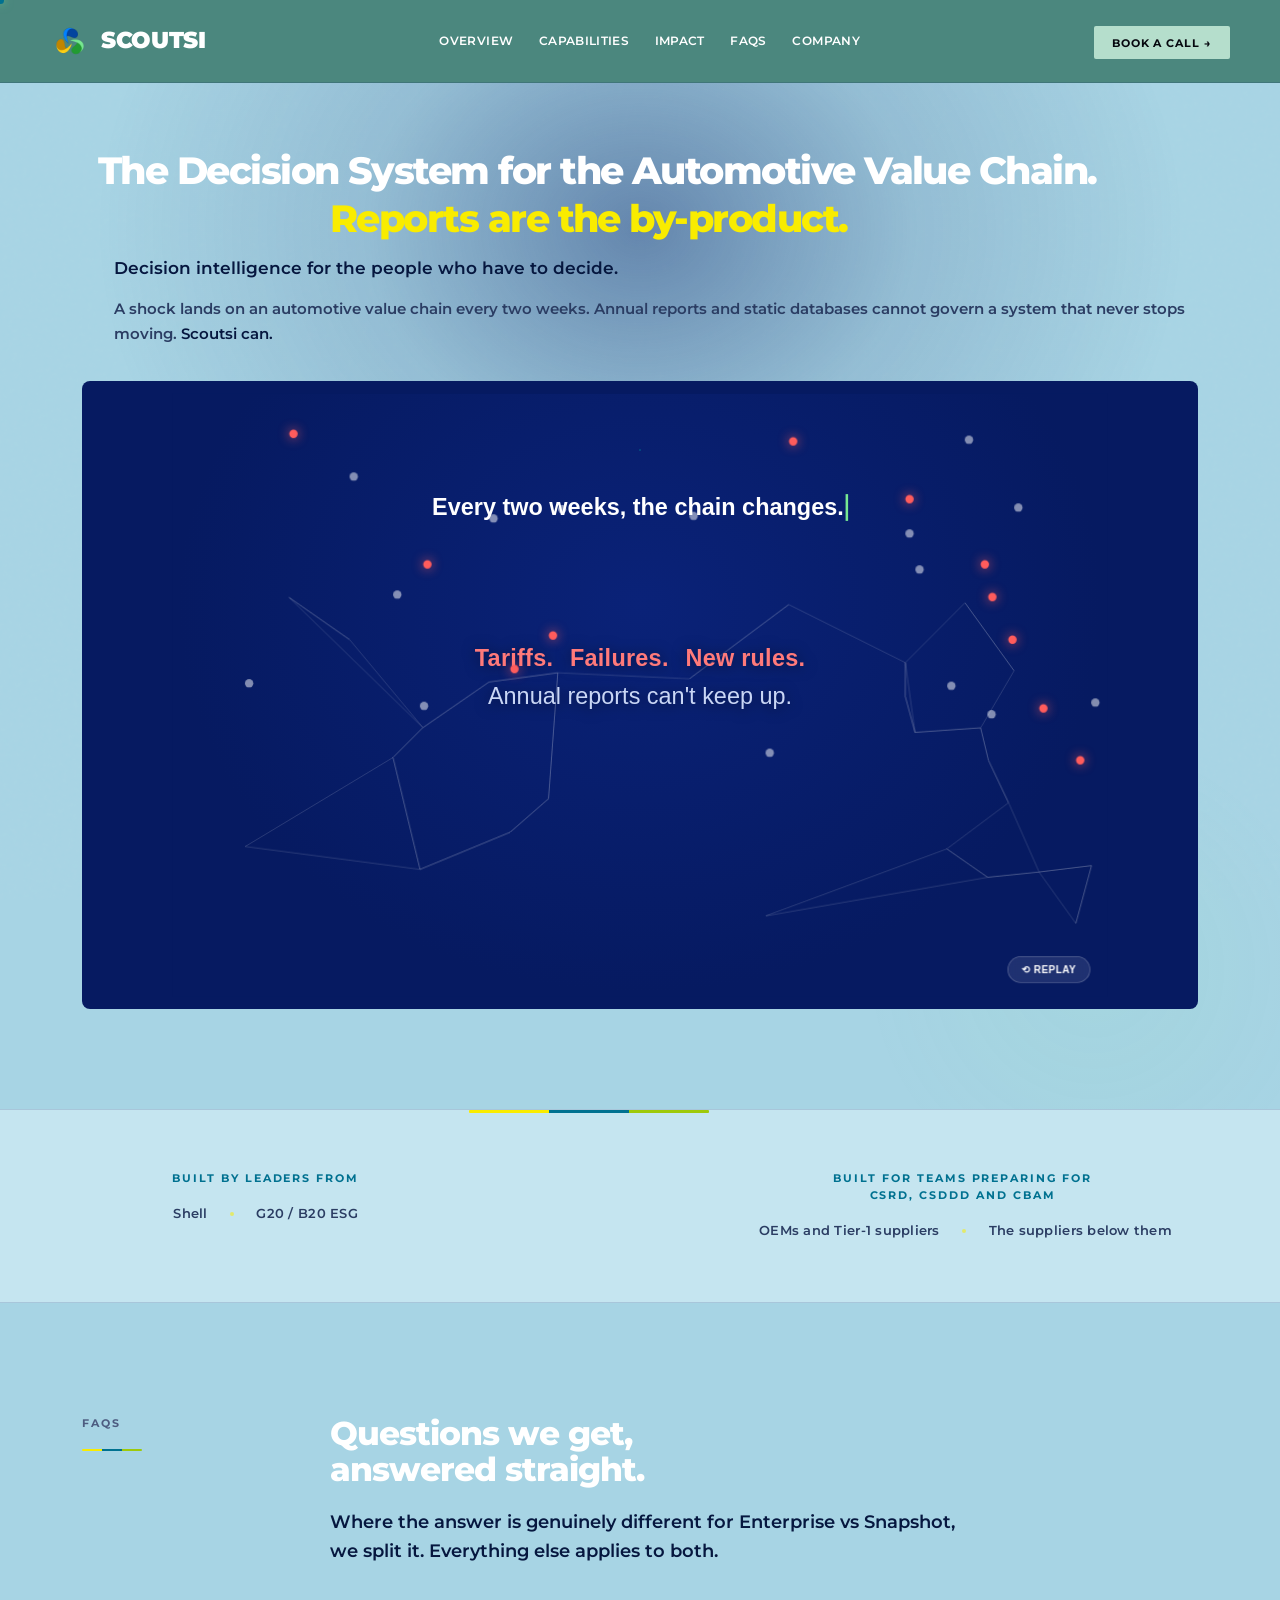
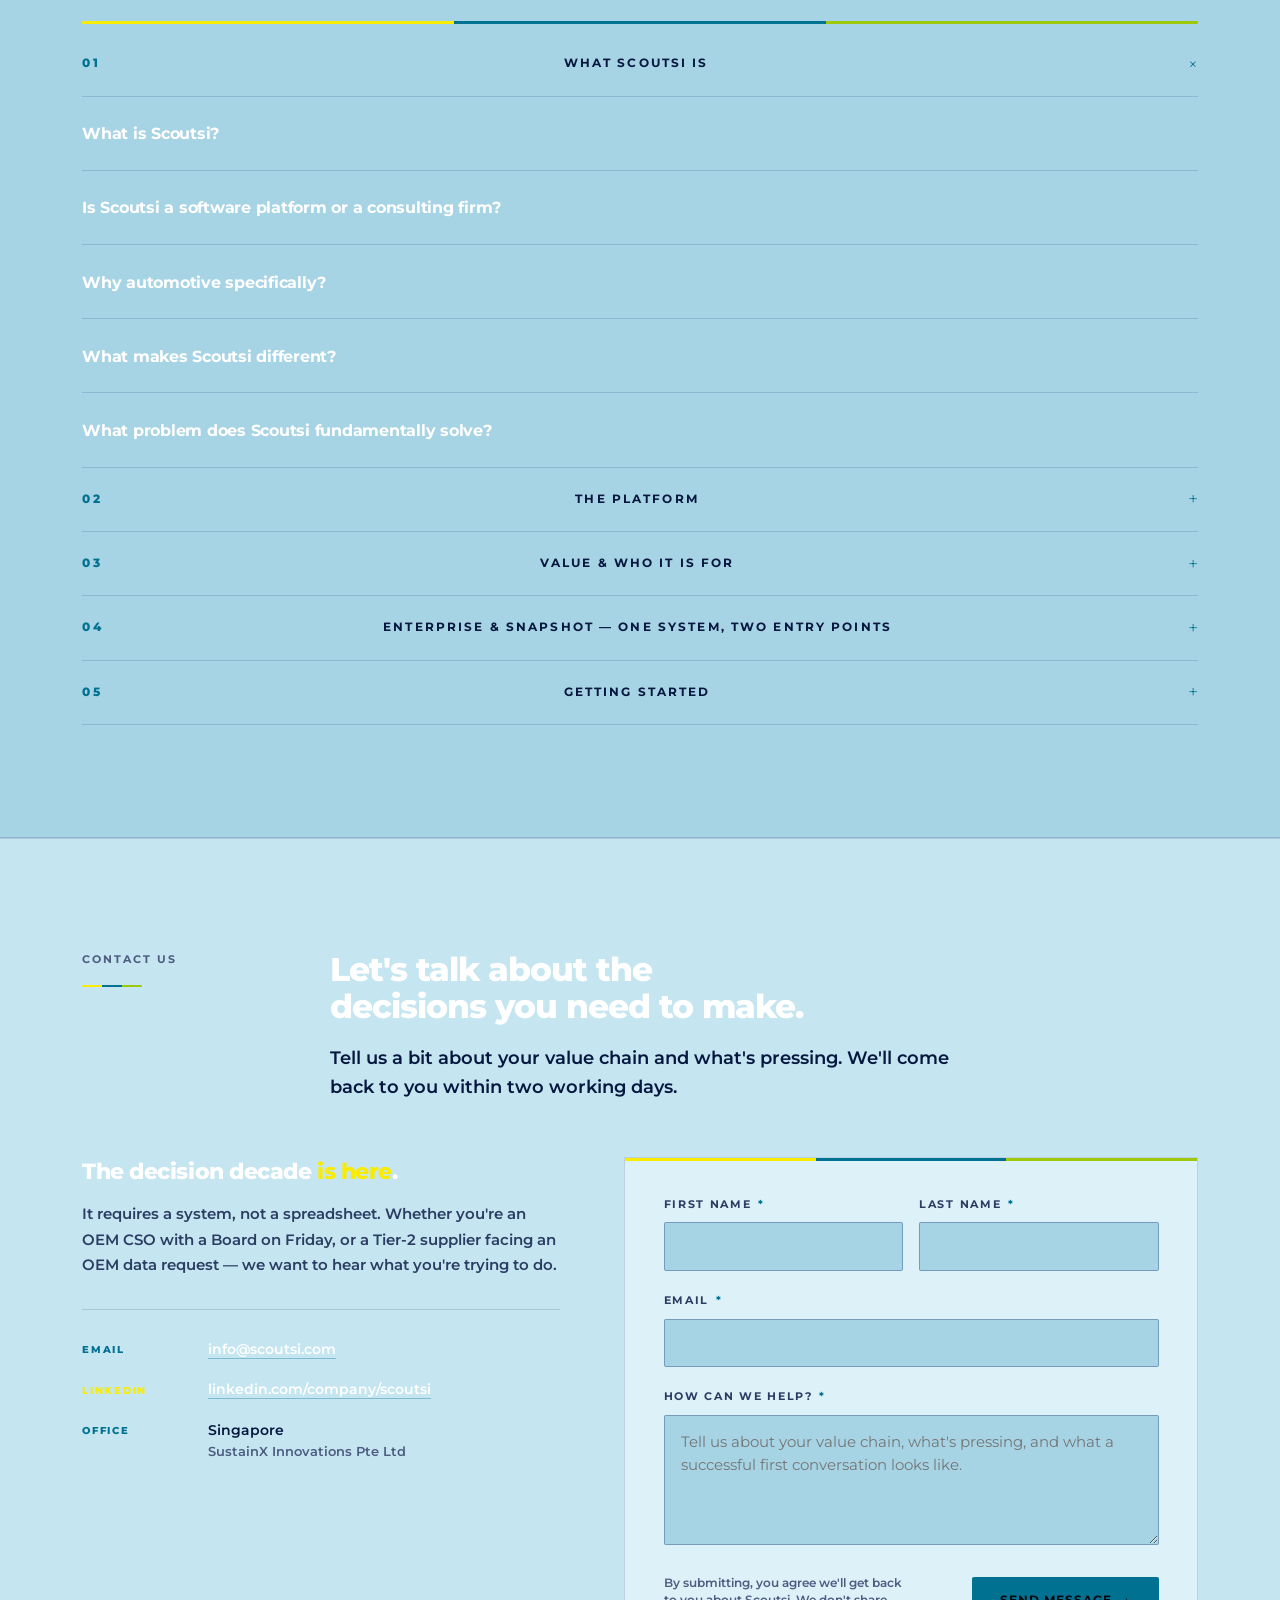
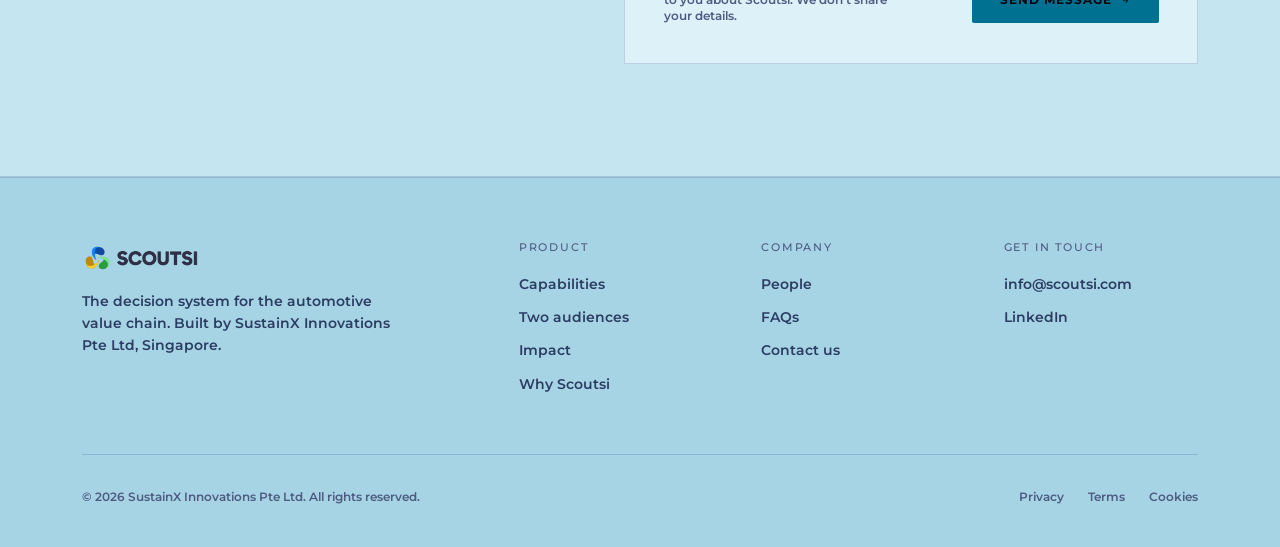
==== commit f173fd6b: "Align website copy with speedrun application (v1.0) - Team page: replace opening block with the Q06 " ====
--- a/index.html
+++ b/index.html
@@ -65,10 +65,14 @@
             >
           </h1>
 
+          <p class="hero-tag">
+            Decision intelligence for the people who have to decide.
+          </p>
+
           <p class="hero-sub">
-            Value chains now change every week. Annual reports and static
-            databases can't govern a system that never stops moving. l
-            <strong>Scoutsi can.</strong>
+            A shock lands on an automotive value chain every two weeks. Annual
+            reports and static databases cannot govern a system that never
+            stops moving. <strong>Scoutsi can.</strong>
           </p>
 
         <!-- DASHBOARD MOCKUP -->
@@ -114,11 +118,10 @@
     </div>
 
     <div class="trust-side trust-side--right">
-      <div class="trust-label">Trusted by teams preparing for<br>CSRD, CSDDD &amp; CBAM</div>
+      <div class="trust-label">Built for teams preparing for<br>CSRD, CSDDD and CBAM</div>
       <div class="trust-items">
-        <span class="trust-item">Global CDO offices</span>
-        <span class="trust-item">EU Regulatory Bodies</span>
-        <span class="trust-item">Enterprise AI</span>
+        <span class="trust-item">OEMs and Tier-1 suppliers</span>
+        <span class="trust-item">The suppliers below them</span>
       </div>
     </div>
 
@@ -717,7 +720,7 @@
                   cascade requirements across a complex chain, Scoutsi
                   Enterprise is the right conversation. It is a bespoke
                   deployment — we engage selectively and scope carefully before
-                  committing to a POC.
+                  committing to a paid pilot.
                 </p>
                 <p>
                   If you are an
@@ -768,21 +771,21 @@
                   latency is costing you most.
                 </p>
                 <p>
-                  If there is a fit, we scope a paid POC: tightly bounded,
+                  If there is a fit, we scope a paid pilot: tightly bounded,
                   focused on one priority use case, and designed to deliver a
                   working slice of your decision backbone in
-                  <strong>8–12 weeks</strong>. The POC is the foundation for
+                  <strong>8–12 weeks</strong>. The pilot is the foundation for
                   full deployment — not a separate exercise.
                 </p>
               </div>
             </div>
           </div>
           <div class="faq-item">
-            <div class="faq-q"><span>What does a POC involve?</span></div>
-            <div class="faq-a">
-              <div class="faq-a-inner">
-                <p>
-                  A paid, tightly scoped proof of concept focused on
+            <div class="faq-q"><span>What does a paid pilot involve?</span></div>
+            <div class="faq-a">
+              <div class="faq-a-inner">
+                <p>
+                  A paid, tightly scoped pilot focused on
                   <strong>one priority use case</strong> — typically one where
                   the value of faster, more defensible intelligence is
                   immediately visible.
@@ -810,15 +813,15 @@
             </div>
           </div>
           <div class="faq-item">
-            <div class="faq-q"><span>Why is the POC paid?</span></div>
-            <div class="faq-a">
-              <div class="faq-a-inner">
-                <p>
-                  Because it delivers something <strong>real</strong>. The POC
+            <div class="faq-q"><span>Why is the pilot paid?</span></div>
+            <div class="faq-a">
+              <div class="faq-a-inner">
+                <p>
+                  Because it delivers something <strong>real</strong>. The pilot
                   produces a working tool scoped to your use case — not a demo,
                   not a slide deck. It is priced to be proportionate to the
                   value it creates, and there is an option to move directly to
-                  full deployment once the POC is complete.
+                  full deployment once the pilot is complete.
                 </p>
               </div>
             </div>
@@ -846,14 +849,14 @@
             </div>
           </div>
           <div class="faq-item">
-            <div class="faq-q"><span>What happens after the POC?</span></div>
-            <div class="faq-a">
-              <div class="faq-a-inner">
-                <p>
-                  When the POC delivers — and it is scoped precisely so that it
+            <div class="faq-q"><span>What happens after the pilot?</span></div>
+            <div class="faq-a">
+              <div class="faq-a-inner">
+                <p>
+                  When the pilot delivers — and it is scoped precisely so that it
                   does — the path to full deployment is a
                   <strong>short step, not a new procurement cycle</strong>. The
-                  working tool produced in the POC is the foundation.
+                  working tool produced in the pilot is the foundation.
                 </p>
                 <p>
                   We also continue to evolve the platform alongside you: deeper
--- a/style.css
+++ b/style.css
@@ -629,6 +629,17 @@
   white-space: nowrap;
 }
 
+.hero-tag {
+  font-size: 1.05rem;
+  font-weight: 600;
+  line-height: 1.5;
+  color: var(--tx);
+  margin: -0.8rem 0 1rem;
+  animation: fadeUp 0.8s 0.3s both;
+  position: relative;
+  left: 2rem;
+}
+
 .hero-sub {
   font-size: 0.93rem;
   line-height: 1.62;
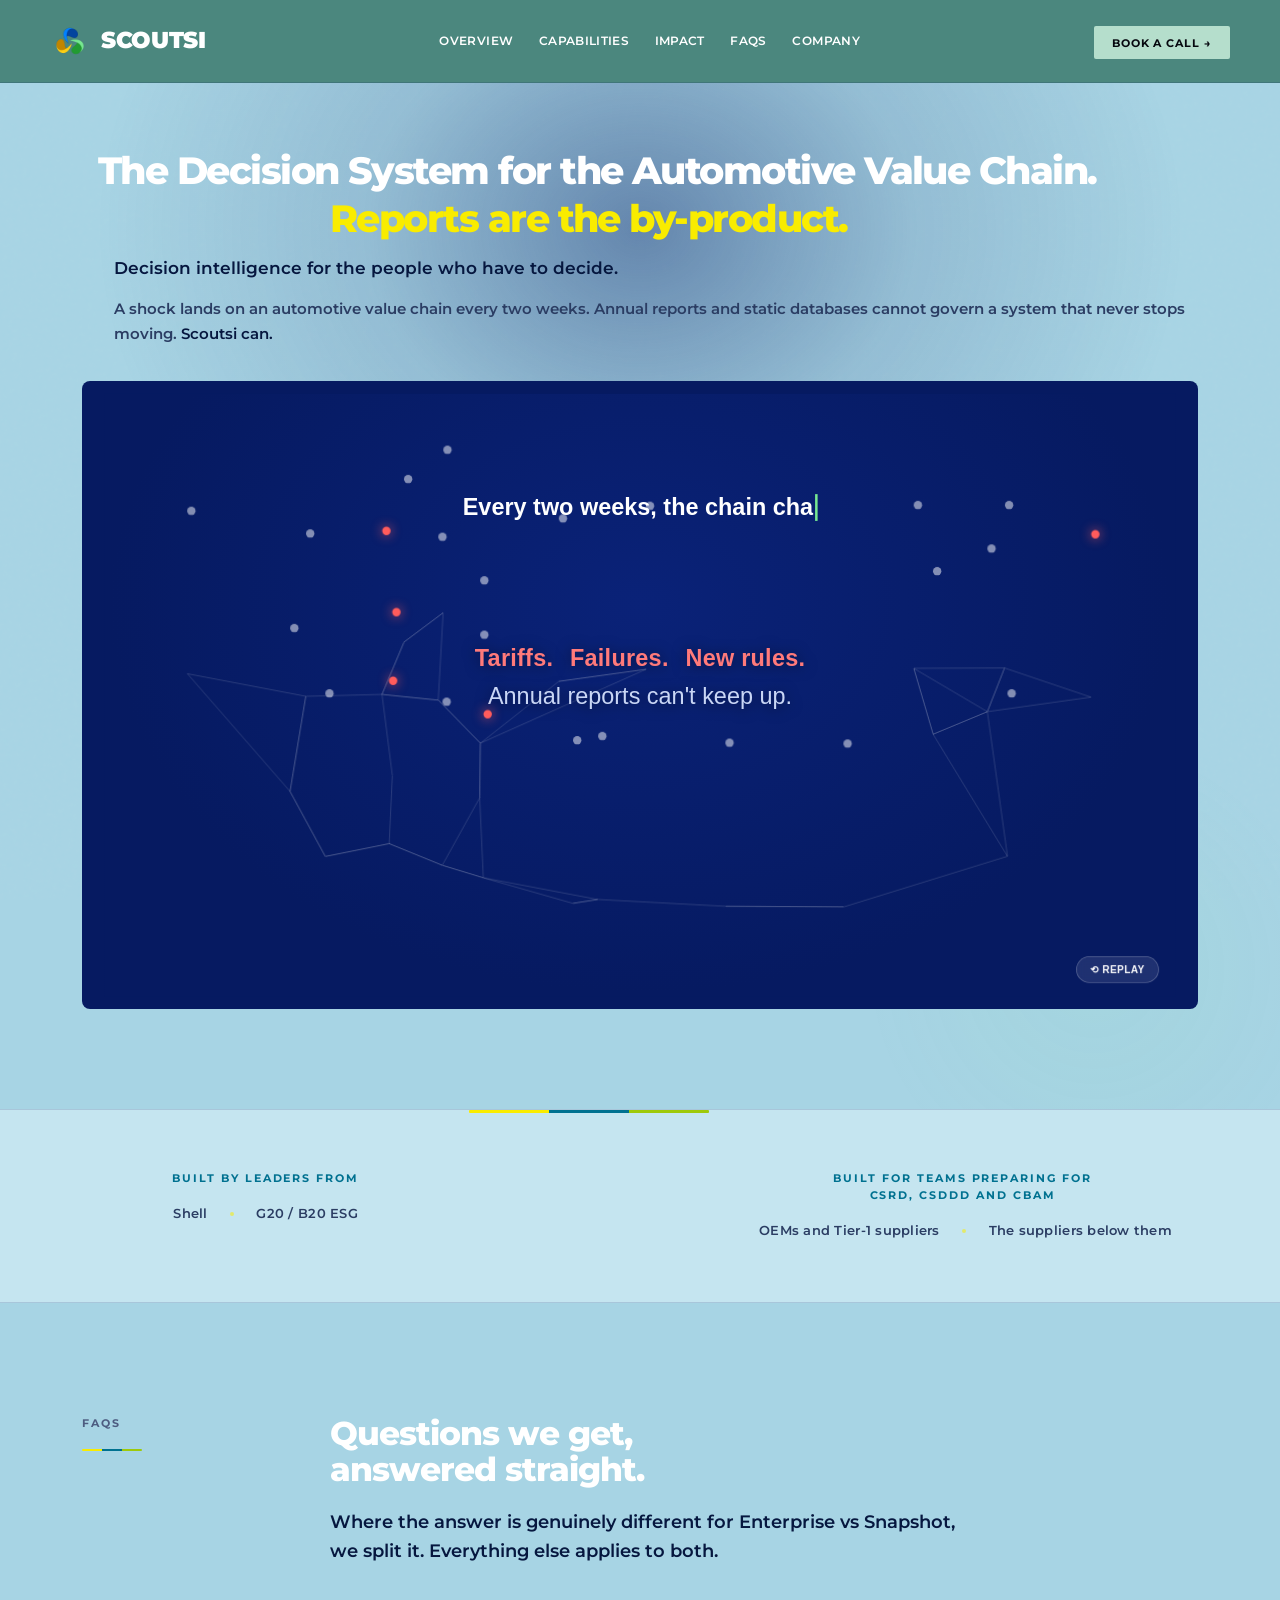
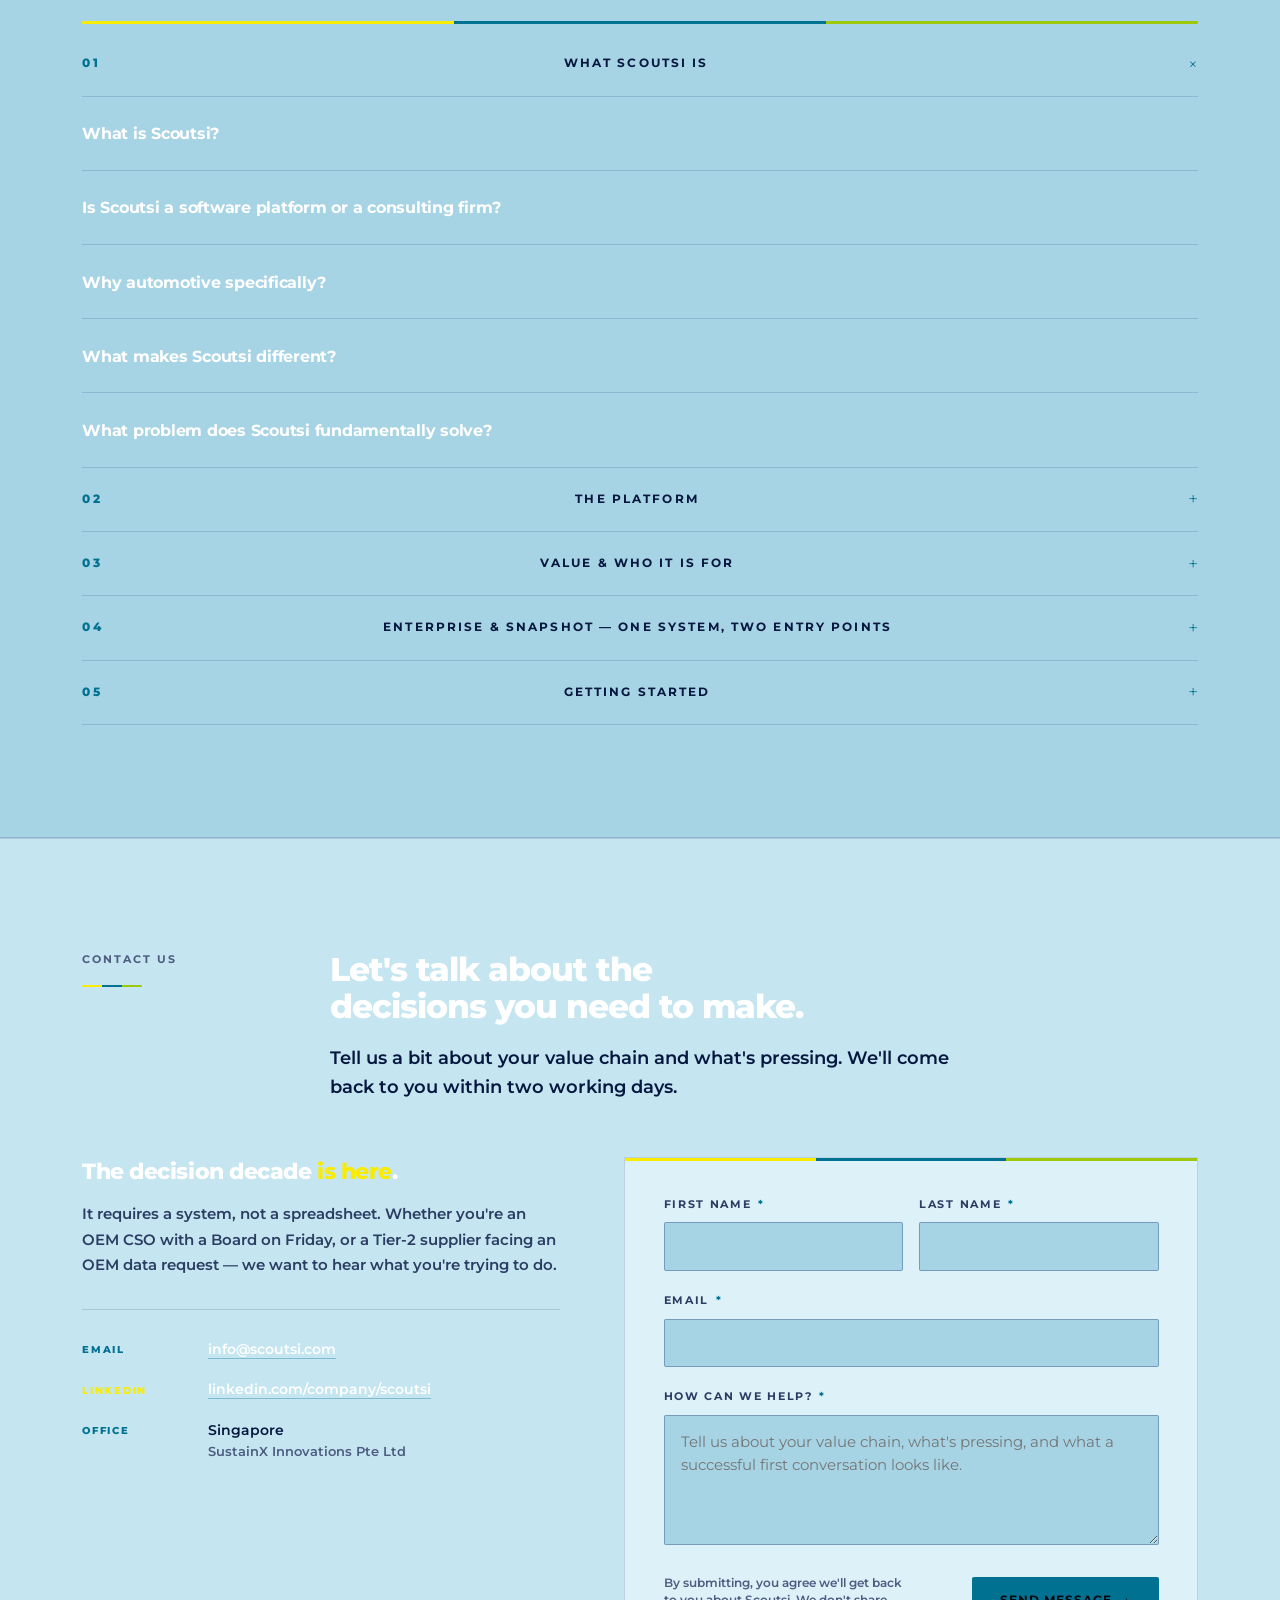
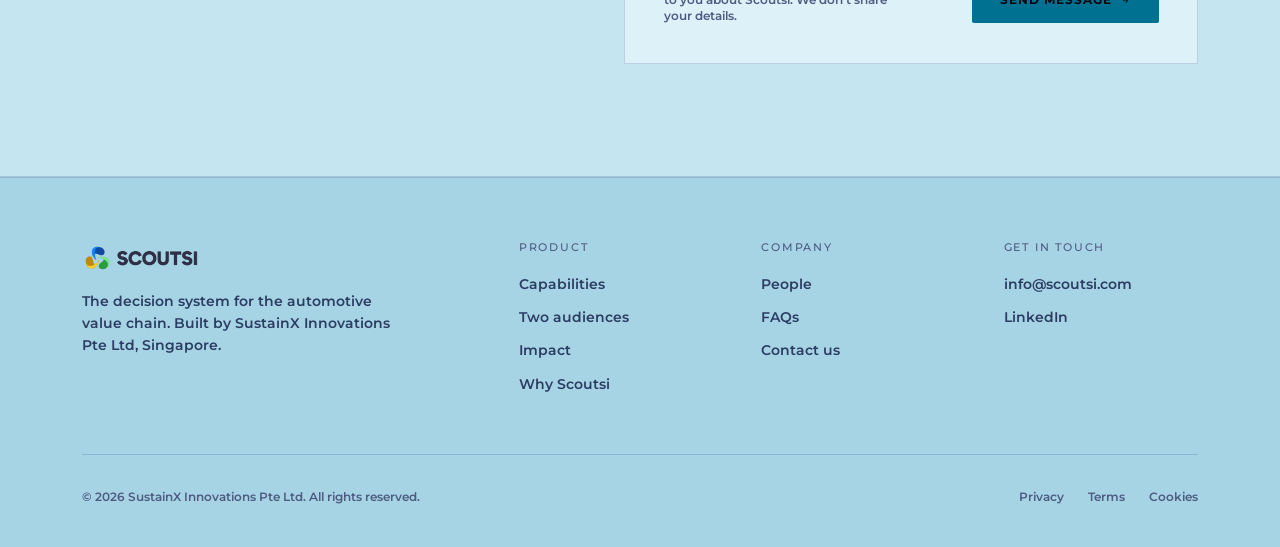
==== commit c6852f2d: "Remove pointer trail cursor; stop hero animation clipping - Remove the wind-streak cursor (trail + d" ====
--- a/index.html
+++ b/index.html
@@ -1059,9 +1059,6 @@
       <svg viewBox="0 0 24 24"><polyline points="18 15 12 9 6 15" /></svg>
     </button>
 
-    <!-- Wind cursor -->
-    <svg id="wind-cursor"><path id="wind-path"></path></svg>
-    <div id="wind-dot"></div>
     <script src="script.js" defer></script>
   </body>
 </html>
--- a/style.css
+++ b/style.css
@@ -2815,56 +2815,6 @@
     justify-content: center;
   }
 }
-/* Custom cursor — wind streak. Desktop only. */
-@media (hover: hover) and (pointer: fine) {
-    body {
-    cursor: auto;
-  }
-}
-#wind-cursor {
-  position: fixed;
-  inset: 0;
-  width: 100%;
-  height: 100%;
-  pointer-events: none;
-  z-index: 99998;
-}
-#wind-path {
-  fill: none;
-  stroke: var(--green);
-  stroke-width: 2;
-  stroke-linecap: round;
-  stroke-linejoin: round;
-  opacity: 0.6;
-  transition:
-    stroke-width 0.2s ease,
-    opacity 0.2s ease;
-  filter: drop-shadow(0 0 6px rgba(119, 232, 146, 0.45));
-}
-#wind-path.is-hot {
-  stroke-width: 4;
-  opacity: 0.95;
-}
-#wind-dot {
-  position: fixed;
-  top: 0;
-  left: 0;
-  width: 7px;
-  height: 7px;
-  margin: -3.5px 0 0 -3.5px;
-  border-radius: 50%;
-  background: var(--green);
-  pointer-events: none;
-  z-index: 99999;
-  box-shadow: 0 0 10px rgba(119, 232, 146, 0.6);
-}
-@media (hover: none), (pointer: coarse) {
-  #wind-cursor,
-  #wind-dot {
-    display: none;
-  }
-}
-
 .member-li-link {
   text-decoration: none;
   color: inherit;
